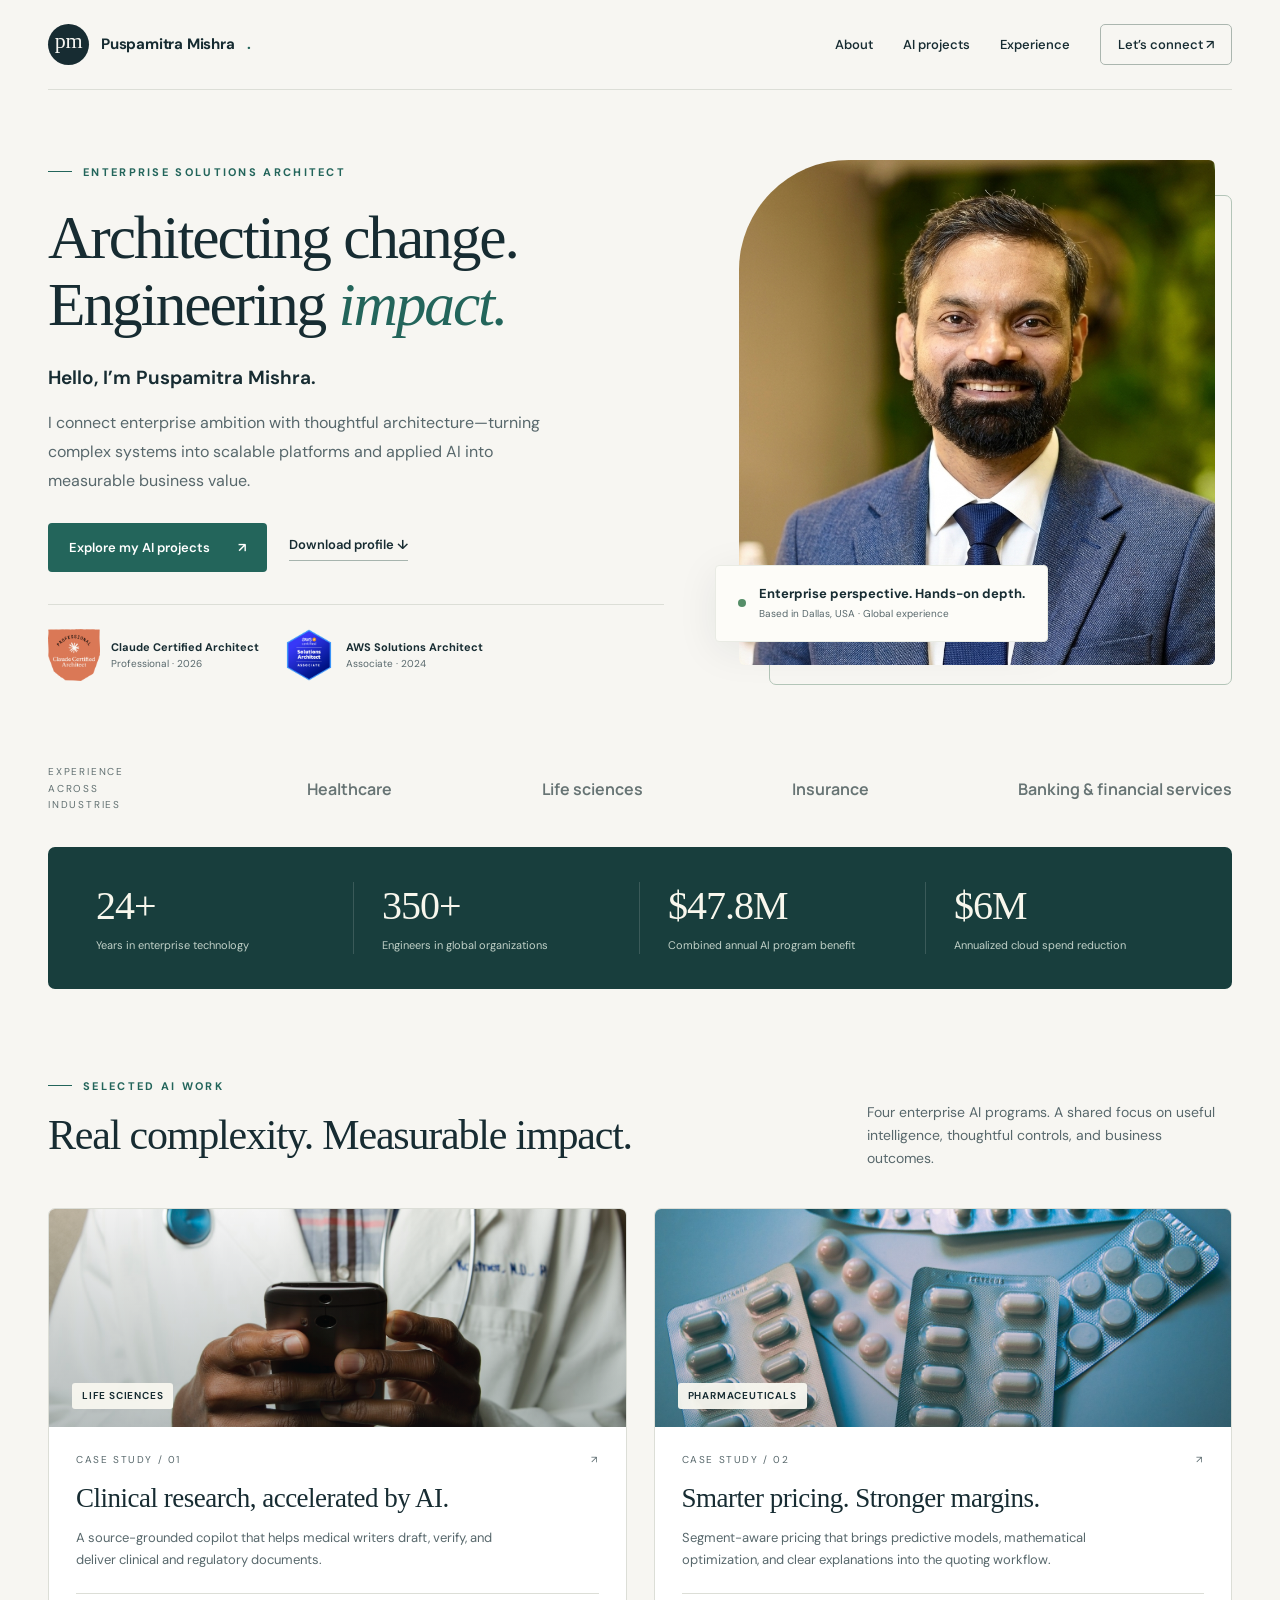
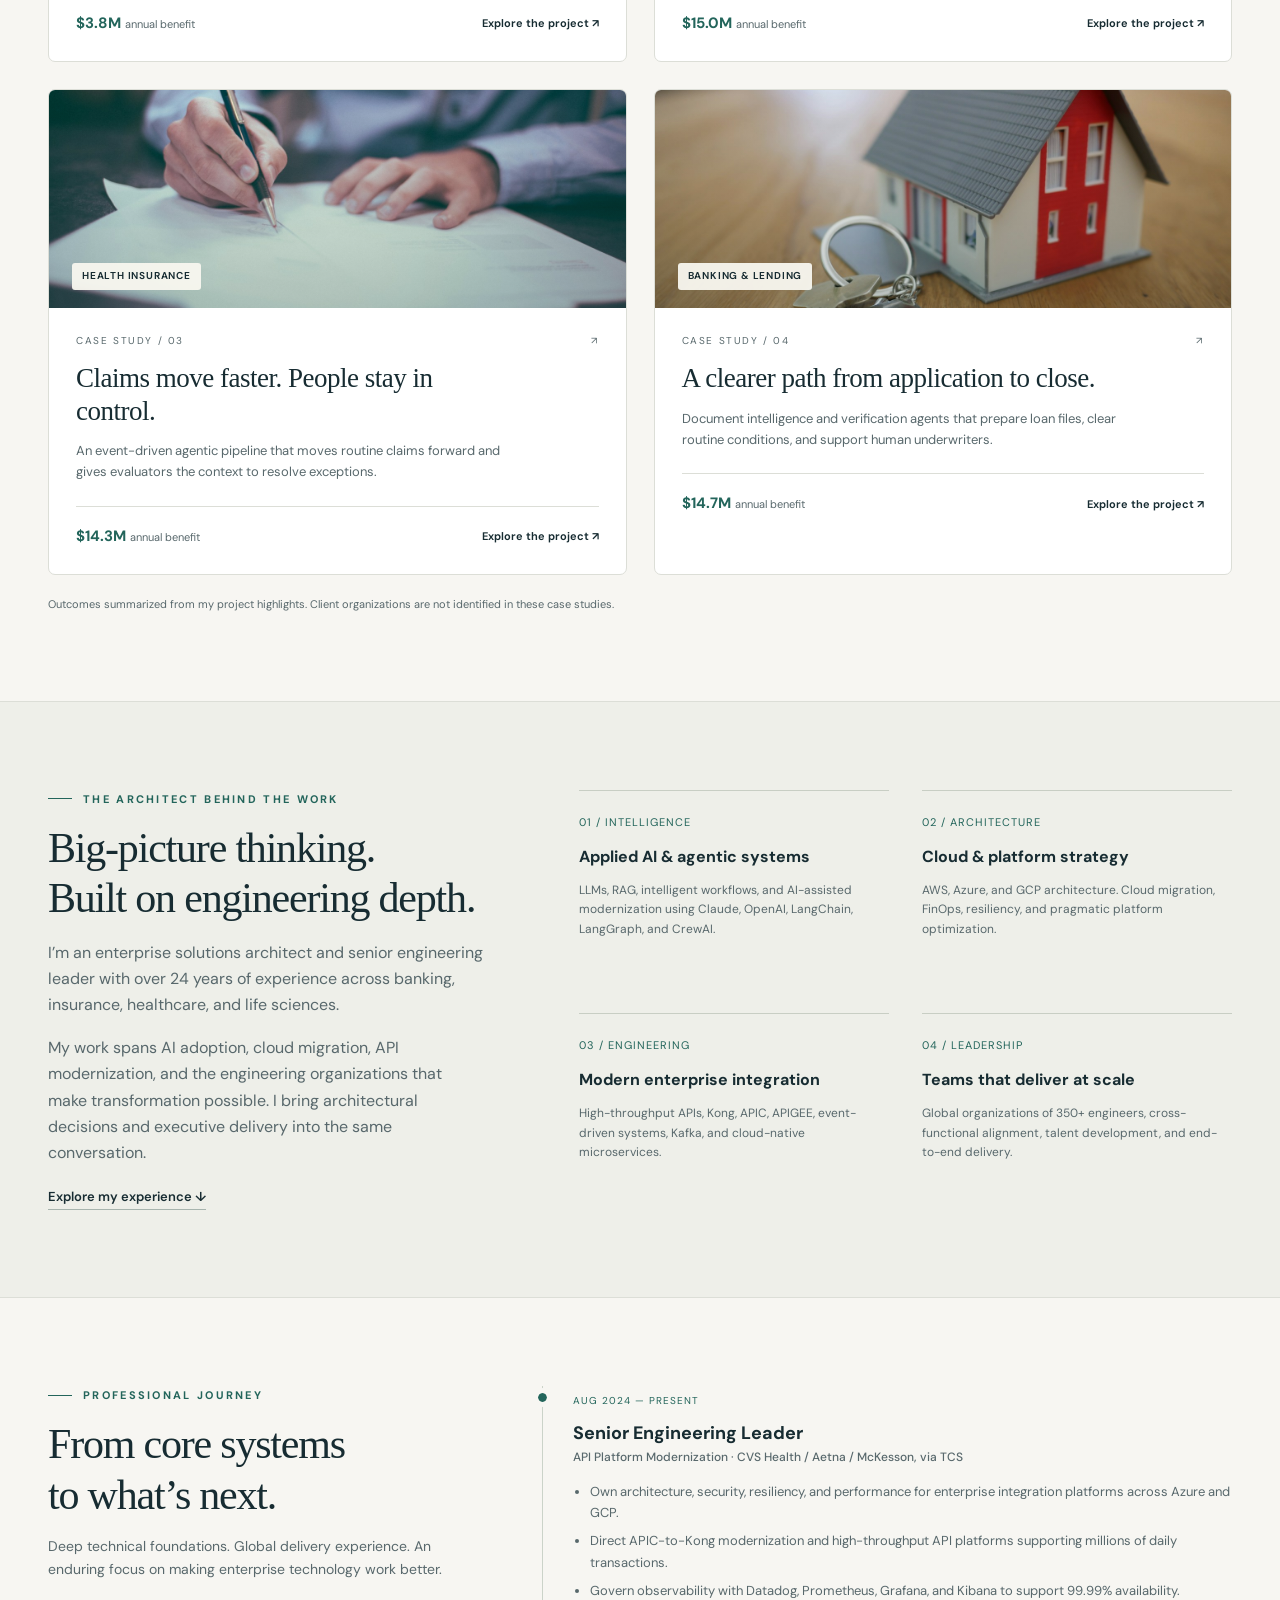
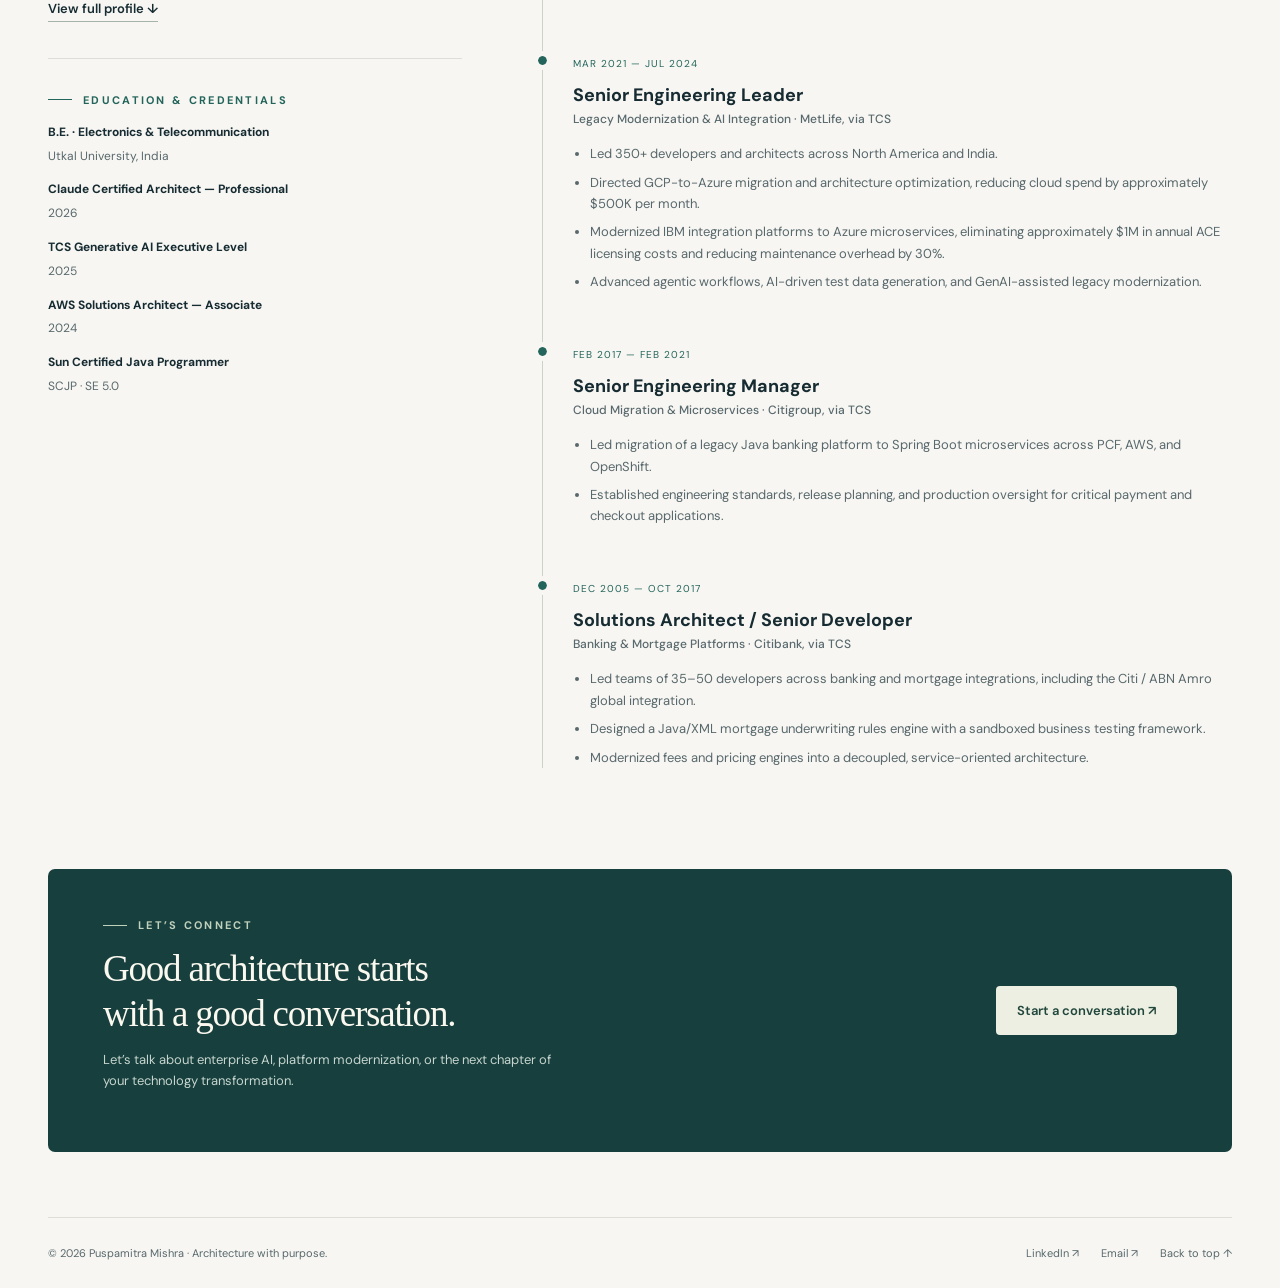
==== site/index.html @ d7cb0565 "first commit" ====
<!doctype html><html lang="en"><head><meta charset="utf-8"><meta name="viewport" content="width=device-width, initial-scale=1"><title>Enterprise Solutions Architect | Puspamitra Mishra</title><meta name="description" content="Puspamitra Mishra — enterprise solutions architect and engineering leader. Explore AI case studies, cloud modernization, and 24+ years of enterprise delivery."><meta name="theme-color" content="#173f3e"><meta property="og:title" content="Enterprise Solutions Architect"><meta property="og:description" content="Puspamitra Mishra — enterprise solutions architect and engineering leader. Explore AI case studies, cloud modernization, and 24+ years of enterprise delivery."><meta property="og:type" content="website"><link rel="icon" href="assets/favicon.svg" type="image/svg+xml"><link rel="stylesheet" href="styles.css"><script src="script.js" defer></script></head><body><a class="skip" href="#main">Skip to content</a><div class="wrap"><header class="header"><a class="brand" href="index.html" aria-label="Puspamitra Mishra home"><span class="monogram">pm<span class="sr-only"></span></span>Puspamitra Mishra<span style="color:var(--teal)">.</span></a><button class="menu" aria-expanded="false" aria-controls="navigation">Menu ☰</button><nav class="nav" id="navigation" aria-label="Main navigation"><a href="index.html#about">About</a><a href="index.html#projects">AI projects</a><a href="index.html#experience">Experience</a><a class="nav-contact" href="index.html#contact">Let’s connect ↗</a></nav></header></div><main id="main"><div class="wrap"><section class="hero" aria-labelledby="hero-title"><div><div class="eyebrow">Enterprise Solutions Architect</div><h1 id="hero-title">Architecting change.<br>Engineering <em>impact.</em></h1><p class="intro-name">Hello, I’m Puspamitra Mishra.</p><p class="hero-description">I connect enterprise ambition with thoughtful architecture—turning complex systems into scalable platforms and applied AI into measurable business value.</p><div class="actions"><a class="button" href="#projects">Explore my AI projects <span aria-hidden="true">↗</span></a><a class="text-link" href="assets/puspamitra-mishra-profile.pdf" download>Download profile ↓</a></div><div class="certs" aria-label="Professional certifications"><div class="cert"><img src="assets/claude-certified.png" width="52" height="54" alt="Claude Certified Architect Professional badge"><div><strong>Claude Certified Architect</strong>Professional · 2026</div></div><div class="cert"><img src="assets/aws-certified.png" width="52" height="54" alt="AWS Certified Solutions Architect Associate badge"><div><strong>AWS Solutions Architect</strong>Associate · 2024</div></div></div></div><div class="portrait-frame"><img class="portrait" src="assets/portrait.png" width="842" height="1008" alt="Puspamitra Mishra in a blue suit" fetchpriority="high"><div class="portrait-note"><span class="status-dot" aria-hidden="true"></span><div><strong>Enterprise perspective. Hands-on depth.</strong><small>Based in Dallas, USA · Global experience</small></div></div></div></section><div class="industries"><span>Experience across industries</span><b>Healthcare</b><b>Life sciences</b><b>Insurance</b><b>Banking & financial services</b></div><div class="metrics "><div class="metric"><strong>24+</strong><span>Years in enterprise technology</span></div><div class="metric"><strong>350+</strong><span>Engineers in global organizations</span></div><div class="metric"><strong>$47.8M</strong><span>Combined annual AI program benefit</span></div><div class="metric"><strong>$6M</strong><span>Annualized cloud spend reduction</span></div></div><section class="section" id="projects"><div class="section-head"><div><div class="eyebrow">Selected AI work</div><h2>Real complexity. Measurable impact.</h2></div><p>Four enterprise AI programs. A shared focus on useful intelligence, thoughtful controls, and business outcomes.</p></div><div class="project-grid"><a class="project-card" href="projects/clinical-document-intelligence.html"><div class="card-image"><img src="assets/clinical.jpg" alt="Clinical professionals reviewing information" width="1400" height="900" loading="lazy"><span class="image-label">Life sciences</span></div><div class="card-body"><div class="card-top"><span>Case study / 01</span><span aria-hidden="true">↗</span></div><h3>Clinical research, accelerated by AI.</h3><p>A source-grounded copilot that helps medical writers draft, verify, and deliver clinical and regulatory documents.</p><div class="card-bottom"><strong>$3.8M <small>annual benefit</small></strong><span>Explore the project <span aria-hidden="true">↗</span></span></div></div></a><a class="project-card" href="projects/ai-pharmaceutical-pricing.html"><div class="card-image"><img src="assets/pricing.jpg" alt="Pharmaceutical products and medication" width="1400" height="900" loading="lazy"><span class="image-label">Pharmaceuticals</span></div><div class="card-body"><div class="card-top"><span>Case study / 02</span><span aria-hidden="true">↗</span></div><h3>Smarter pricing. Stronger margins.</h3><p>Segment-aware pricing that brings predictive models, mathematical optimization, and clear explanations into the quoting workflow.</p><div class="card-bottom"><strong>$15.0M <small>annual benefit</small></strong><span>Explore the project <span aria-hidden="true">↗</span></span></div></div></a><a class="project-card" href="projects/agentic-claims-processing.html"><div class="card-image"><img src="assets/claims.jpg" alt="Professionals reviewing documents at a desk" width="1400" height="900" loading="lazy"><span class="image-label">Health insurance</span></div><div class="card-body"><div class="card-top"><span>Case study / 03</span><span aria-hidden="true">↗</span></div><h3>Claims move faster. People stay in control.</h3><p>An event-driven agentic pipeline that moves routine claims forward and gives evaluators the context to resolve exceptions.</p><div class="card-bottom"><strong>$14.3M <small>annual benefit</small></strong><span>Explore the project <span aria-hidden="true">↗</span></span></div></div></a><a class="project-card" href="projects/ai-mortgage-underwriting.html"><div class="card-image"><img src="assets/mortgage.jpg" alt="Residential home and mortgage-related imagery" width="1400" height="900" loading="lazy"><span class="image-label">Banking & lending</span></div><div class="card-body"><div class="card-top"><span>Case study / 04</span><span aria-hidden="true">↗</span></div><h3>A clearer path from application to close.</h3><p>Document intelligence and verification agents that prepare loan files, clear routine conditions, and support human underwriters.</p><div class="card-bottom"><strong>$14.7M <small>annual benefit</small></strong><span>Explore the project <span aria-hidden="true">↗</span></span></div></div></a></div><p class="project-note">Outcomes summarized from my project highlights. Client organizations are not identified in these case studies.</p></section></div><section class="about-section" id="about"><div class="section wrap about-grid"><div class="about-copy"><div class="eyebrow">The architect behind the work</div><h2>Big-picture thinking.<br>Built on engineering depth.</h2><p>I’m an enterprise solutions architect and senior engineering leader with over 24 years of experience across banking, insurance, healthcare, and life sciences.</p><p>My work spans AI adoption, cloud migration, API modernization, and the engineering organizations that make transformation possible. I bring architectural decisions and executive delivery into the same conversation.</p><a class="text-link" href="#experience">Explore my experience ↓</a></div><div class="expertise"><article><span class="number">01 / INTELLIGENCE</span><h3>Applied AI & agentic systems</h3><p>LLMs, RAG, intelligent workflows, and AI-assisted modernization using Claude, OpenAI, LangChain, LangGraph, and CrewAI.</p></article><article><span class="number">02 / ARCHITECTURE</span><h3>Cloud & platform strategy</h3><p>AWS, Azure, and GCP architecture. Cloud migration, FinOps, resiliency, and pragmatic platform optimization.</p></article><article><span class="number">03 / ENGINEERING</span><h3>Modern enterprise integration</h3><p>High-throughput APIs, Kong, APIC, APIGEE, event-driven systems, Kafka, and cloud-native microservices.</p></article><article><span class="number">04 / LEADERSHIP</span><h3>Teams that deliver at scale</h3><p>Global organizations of 350+ engineers, cross-functional alignment, talent development, and end-to-end delivery.</p></article></div></div></section><section class="section wrap experience-grid" id="experience"><div class="experience-intro"><div class="eyebrow">Professional journey</div><h2>From core systems<br>to what’s next.</h2><p>Deep technical foundations. Global delivery experience. An enduring focus on making enterprise technology work better.</p><a class="text-link" href="assets/puspamitra-mishra-profile.pdf" download>View full profile ↓</a><div class="credentials"><div class="eyebrow">Education & credentials</div><strong>B.E. · Electronics & Telecommunication</strong><p>Utkal University, India</p><strong>Claude Certified Architect — Professional</strong><p>2026</p><strong>TCS Generative AI Executive Level</strong><p>2025</p><strong>AWS Solutions Architect — Associate</strong><p>2024</p><strong>Sun Certified Java Programmer</strong><p>SCJP · SE 5.0</p></div></div><div class="timeline"><article><time>Aug 2024 — Present</time><h3>Senior Engineering Leader</h3><h4>API Platform Modernization · CVS Health / Aetna / McKesson, via TCS</h4><ul><li>Own architecture, security, resiliency, and performance for enterprise integration platforms across Azure and GCP.</li><li>Direct APIC-to-Kong modernization and high-throughput API platforms supporting millions of daily transactions.</li><li>Govern observability with Datadog, Prometheus, Grafana, and Kibana to support 99.99% availability.</li></ul></article><article><time>Mar 2021 — Jul 2024</time><h3>Senior Engineering Leader</h3><h4>Legacy Modernization & AI Integration · MetLife, via TCS</h4><ul><li>Led 350+ developers and architects across North America and India.</li><li>Directed GCP-to-Azure migration and architecture optimization, reducing cloud spend by approximately $500K per month.</li><li>Modernized IBM integration platforms to Azure microservices, eliminating approximately $1M in annual ACE licensing costs and reducing maintenance overhead by 30%.</li><li>Advanced agentic workflows, AI-driven test data generation, and GenAI-assisted legacy modernization.</li></ul></article><article><time>Feb 2017 — Feb 2021</time><h3>Senior Engineering Manager</h3><h4>Cloud Migration & Microservices · Citigroup, via TCS</h4><ul><li>Led migration of a legacy Java banking platform to Spring Boot microservices across PCF, AWS, and OpenShift.</li><li>Established engineering standards, release planning, and production oversight for critical payment and checkout applications.</li></ul></article><article><time>Dec 2005 — Oct 2017</time><h3>Solutions Architect / Senior Developer</h3><h4>Banking & Mortgage Platforms · Citibank, via TCS</h4><ul><li>Led teams of 35–50 developers across banking and mortgage integrations, including the Citi / ABN Amro global integration.</li><li>Designed a Java/XML mortgage underwriting rules engine with a sandboxed business testing framework.</li><li>Modernized fees and pricing engines into a decoupled, service-oriented architecture.</li></ul></article></div></section><section class="contact wrap" id="contact"><div><div class="eyebrow">Let’s connect</div><h2>Good architecture starts<br>with a good conversation.</h2><p>Let’s talk about enterprise AI, platform modernization, or the next chapter of your technology transformation.</p></div><a class="button" href="mailto:puspamitra.mishra@gmail.com">Start a conversation ↗</a></section></main><footer class="footer wrap"><span>© 2026 Puspamitra Mishra · Architecture with purpose.</span><div class="footer-links"><a href="https://www.linkedin.com/in/puspamitra-mishra-6b186b29/">LinkedIn ↗</a><a href="mailto:puspamitra.mishra@gmail.com">Email ↗</a><a href="#main">Back to top ↑</a></div></footer></body></html>
---- site/styles.css ----
@import url('https://fonts.googleapis.com/css2?family=DM+Sans:wght@400;450;500;550;600;650;700&family=Manrope:wght@400;500;600;650;700;750;800&display=swap');
:root{--paper:#f7f6f2;--ink:#172c32;--muted:#58686c;--teal:#23655b;--line:#dcded7;--white:#fff;--serif:Georgia,'Times New Roman',serif}*{box-sizing:border-box}html{scroll-behavior:smooth;scroll-padding-top:95px}body{margin:0;background:var(--paper);color:var(--ink);font-family:'DM Sans',Arial,sans-serif;font-size:16px;line-height:1.65}a{color:inherit;text-decoration:none}button{font:inherit}img{display:block;max-width:100%}::selection{background:#c8e0d3}a:focus-visible,button:focus-visible{outline:3px solid #c67c35;outline-offset:6px}.skip{position:fixed;left:20px;top:-100px;background:white;padding:12px;z-index:99}.skip:focus{top:10px}.wrap{width:min(1200px,calc(100% - 96px));margin:auto}.header{height:90px;display:flex;align-items:center;justify-content:space-between;border-bottom:1px solid var(--line);gap:28px}.brand{display:flex;align-items:center;gap:12px;font-weight:700;font-size:15px;letter-spacing:-.2px}.monogram{display:grid;place-items:center;width:41px;height:41px;background:var(--ink);color:var(--paper);border-radius:50%;font:22px var(--serif)}.nav{display:flex;align-items:center;gap:30px;font-size:13px;font-weight:550}.nav a:hover{color:var(--teal)}.nav .nav-contact{border:1px solid #abb6af;padding:9px 17px;border-radius:5px}.menu{display:none}.eyebrow{text-transform:uppercase;letter-spacing:2.3px;font-size:11px;font-weight:700;color:var(--teal);display:flex;align-items:center;gap:11px}.eyebrow:before{content:'';width:24px;height:1px;background:currentColor}.hero{display:grid;grid-template-columns:1.25fr 1fr;gap:75px;padding:70px 0 55px;align-items:center}.hero h1{font:clamp(42px,4.8vw,66px)/1.1 var(--serif);letter-spacing:-2.1px;margin:23px 0}.hero h1 em{font-weight:400;color:var(--teal)}.intro-name{font-size:19px;font-weight:650;margin:0 0 12px}.hero-description{color:var(--muted);font-size:16px;max-width:515px;line-height:1.8}.actions{display:flex;align-items:center;gap:22px;flex-wrap:wrap;margin:27px 0}.button{display:inline-flex;gap:28px;align-items:center;justify-content:center;background:var(--teal);color:white;font-size:13px;font-weight:600;padding:14px 21px;border-radius:4px;transition:background .2s,transform .2s}.button:hover{background:#174d45;transform:translateY(-2px)}.text-link{font-size:13px;font-weight:600;border-bottom:1px solid #a7b4ae;padding-bottom:4px}.certs{border-top:1px solid var(--line);padding-top:23px;display:flex;gap:24px;margin-top:32px}.cert{display:flex;gap:11px;align-items:center;font-size:10px;line-height:1.5;color:var(--muted)}.cert img{width:52px;height:54px;object-fit:contain}.cert strong{display:block;color:var(--ink);font-size:11px}.portrait-frame{position:relative;padding:0 17px 20px 0}.portrait-frame:after{content:'';position:absolute;inset:35px 0 0 30px;border:1px solid #b3c5b8;border-radius:110px 7px 7px 7px;z-index:-1}.portrait{height:505px;width:100%;object-fit:cover;object-position:center 30%;border-radius:110px 6px 6px 6px}.portrait-note{position:absolute;bottom:43px;left:-24px;background:#fdfcf8;padding:17px 22px;box-shadow:0 8px 40px #142b3214;border:1px solid #e9ebe4;border-radius:4px;display:flex;gap:13px;align-items:center;font-size:12px}.status-dot{width:8px;height:8px;border-radius:50%;background:#558e68}.portrait-note strong{display:block;font-size:13px}.portrait-note small{color:var(--muted)}.industries{display:flex;align-items:center;justify-content:space-between;gap:20px;padding:24px 0 33px;font-size:12px;color:#617071}.industries span:first-child{font-size:10px;letter-spacing:1.8px;text-transform:uppercase;max-width:110px}.industries b{font-family:Manrope,Arial,sans-serif;font-size:16px;color:#677474;font-weight:650}.metrics{background:#183e3d;color:#f8f7ed;border-radius:7px;display:grid;grid-template-columns:repeat(4,1fr);padding:35px 20px}.metric{padding:0 28px;border-right:1px solid #ffffff26}.metric:last-child{border:0}.metric strong{font:40px var(--serif);display:block;letter-spacing:-1px}.metric span{font-size:11px;color:#c1d1c8;display:block;margin-top:7px}.section{padding:88px 0}.section-head{display:flex;justify-content:space-between;align-items:flex-end;gap:35px;margin-bottom:33px}.section h2,.contact h2{font:42px/1.2 var(--serif);letter-spacing:-1.2px;margin:15px 0}.section-head p{max-width:365px;font-size:14px;color:var(--muted);margin:0 0 5px}.project-grid{display:grid;grid-template-columns:1fr 1fr;gap:27px}.project-card{background:#fff;border:1px solid var(--line);border-radius:7px;overflow:hidden;transition:transform .25s,box-shadow .25s}.project-card:hover{transform:translateY(-5px);box-shadow:0 15px 35px #172c3210}.card-image{height:218px;position:relative;overflow:hidden;background:#dbe4de}.card-image img{width:100%;height:100%;object-fit:cover;transition:transform .6s}.project-card:hover img{transform:scale(1.035)}.card-image:after{content:'';position:absolute;inset:0;background:linear-gradient(transparent,#112c3340)}.image-label{position:absolute;left:23px;bottom:18px;background:#f8f7f0f2;border-radius:3px;z-index:1;padding:5px 10px;font-size:10px;font-weight:650;letter-spacing:.8px;text-transform:uppercase}.card-body{padding:25px 27px}.card-top{display:flex;justify-content:space-between;font-size:10px;letter-spacing:1.6px;text-transform:uppercase;color:var(--muted)}.card-body h3{font:27px/1.2 var(--serif);letter-spacing:-.5px;max-width:420px;margin:13px 0}.card-body p{font-size:13px;color:var(--muted);margin:0 0 23px;max-width:440px}.card-bottom{border-top:1px solid var(--line);padding-top:17px;display:flex;align-items:center;justify-content:space-between;gap:12px}.card-bottom strong{color:var(--teal);font-size:15px}.card-bottom strong small{font-weight:400;font-size:11px;color:var(--muted)}.card-bottom span{font-size:11px;font-weight:650}.project-note{font-size:11px;color:var(--muted);margin:20px 0 0}.about-section{border-top:1px solid var(--line);border-bottom:1px solid var(--line);background:#eeefe9}.about-grid{display:grid;grid-template-columns:.8fr 1.2fr;gap:95px}.about-copy p{font-size:16px;color:var(--muted)}.expertise{display:grid;grid-template-columns:1fr 1fr;gap:27px 33px}.expertise article{border-top:1px solid #c8cec4;padding-top:17px}.expertise .number{color:var(--teal);font-size:11px;letter-spacing:1px}.expertise h3{font-size:16px;margin:10px 0}.expertise p{font-size:12px;color:var(--muted);margin:0}.experience-grid{display:grid;grid-template-columns:.75fr 1.25fr;gap:80px}.experience-intro p{font-size:14px;color:var(--muted)}.timeline article{border-left:1px solid #cbd3c9;position:relative;padding:0 0 34px 30px}.timeline article:last-child{padding-bottom:0}.timeline article:before{content:'';width:9px;height:9px;border-radius:50%;background:var(--teal);position:absolute;top:7px;left:-5px;outline:5px solid var(--paper)}.timeline time{font-size:10px;color:var(--teal);letter-spacing:1px;text-transform:uppercase}.timeline h3{font-size:18px;line-height:1.4;margin:8px 0 2px}.timeline h4{font-size:12px;font-weight:500;margin:0 0 12px;color:var(--muted)}.timeline ul{padding-left:17px;font-size:13px;color:var(--muted)}.timeline li{margin-bottom:7px}.credentials{border-top:1px solid var(--line);padding-top:32px;margin-top:36px;font-size:12px}.credentials strong{display:block;margin:14px 0 4px}.credentials p{font-size:12px;margin:0}.contact{background:#173f3e;color:#faf8ef;border-radius:7px;padding:47px 55px;display:flex;align-items:center;justify-content:space-between;gap:35px;margin-bottom:65px}.contact .eyebrow{color:#c0d1bc}.contact h2{font-size:37px;margin:13px 0}.contact p{color:#c6d5cd;font-size:13px;max-width:470px}.contact .button{background:#ecefe1;color:#21463c;white-space:nowrap}.footer{display:flex;justify-content:space-between;padding:26px 0;border-top:1px solid var(--line);font-size:11px;color:var(--muted);gap:20px}.footer-links{display:flex;gap:22px}.case-hero{padding:43px 0 45px}.back{font-size:12px;color:var(--muted);display:inline-block;margin-bottom:40px}.case-title-grid{display:grid;grid-template-columns:1.4fr .6fr;gap:70px;align-items:end}.case-title-grid h1{font:clamp(37px,4.6vw,60px)/1.1 var(--serif);letter-spacing:-1.8px;margin:20px 0}.case-title-grid p{font-size:16px;color:var(--muted);max-width:720px}.case-meta{font-size:12px;border-left:1px solid var(--line);padding-left:28px;margin-bottom:20px}.case-meta dt{text-transform:uppercase;letter-spacing:1.5px;font-size:9px;color:var(--muted);margin:15px 0 5px}.case-meta dd{margin:0}.case-cover{height:355px;object-fit:cover;width:100%;border-radius:7px}.case-metrics{margin-top:-1px;border-radius:0 0 7px 7px}.case-metrics .metric strong{font-size:33px}.article-layout{display:grid;grid-template-columns:230px 1fr;gap:65px;padding-top:64px}.article-nav{position:sticky;top:35px;align-self:start}.article-nav p{font-size:10px;letter-spacing:1.5px;text-transform:uppercase;margin:0 0 18px}.article-nav a{display:block;font-size:12px;padding:9px 0;color:var(--muted)}.article-nav a:hover{color:var(--teal)}.case-content section{margin-bottom:43px;scroll-margin-top:35px}.case-content h2{font:32px/1.2 var(--serif);margin:0 0 20px;letter-spacing:-.5px}.case-content p,.case-content li{color:var(--muted);font-size:15px;line-height:1.9}.case-content li{margin-bottom:12px}.case-content ul{padding-left:20px}.flow{background:#e9eee7;border:1px solid #d3ddcf;border-radius:6px;padding:29px;margin-top:25px}.flow-caption{font-size:10px;text-transform:uppercase;letter-spacing:1.6px;color:var(--teal);margin-bottom:20px}.flow-steps{display:grid;grid-template-columns:repeat(4,1fr);gap:17px}.flow-step{background:#fcfcf8;border:1px solid #c8d5c5;border-radius:5px;padding:17px 12px;position:relative;font-size:12px;line-height:1.5}.flow-step:not(:last-child):after{content:'→';position:absolute;right:-15px;top:42%;color:var(--teal)}.flow-step span{display:block;color:var(--teal);font-size:10px;margin-bottom:13px}.human-control{margin-top:16px;border-top:1px dashed #afc0ad;padding-top:14px;text-align:center;font-size:11px;color:#456449}.quote{padding:26px 30px;border-left:3px solid var(--teal);background:#eeefe8;font:24px/1.45 var(--serif);margin:23px 0}.results-table{width:100%;border-collapse:collapse;font-size:13px}.results-table th{text-align:left;font-size:10px;letter-spacing:1px;text-transform:uppercase;color:var(--muted);padding:13px 12px;background:#e9ede6}.results-table td{padding:15px 12px;border-bottom:1px solid var(--line)}.results-table td:last-child{color:var(--teal);font-weight:650}.next-project{display:block;border-top:1px solid var(--line);padding:30px 0 60px;margin-top:30px}.next-project small{font-size:10px;text-transform:uppercase;letter-spacing:2px;color:var(--muted)}.next-project strong{display:block;font:29px/1.3 var(--serif);margin-top:10px}.photo-credit{font-size:10px;color:var(--muted);margin:8px 0}.photo-credit a{text-decoration:underline}.case-footer-note{font-size:11px!important;border-top:1px solid var(--line);padding-top:18px}.mobile-only{display:none}
@media(min-width:1500px){.wrap{width:min(1280px,calc(100% - 120px))}.hero{gap:110px}.portrait{height:555px}.hero h1{font-size:72px}}
@media(max-width:1000px){.wrap{width:calc(100% - 56px)}.hero{gap:38px}.hero h1{font-size:49px}.portrait{height:480px}.certs{gap:12px}.cert{gap:7px}.cert img{width:42px}.nav{gap:20px}.about-grid,.experience-grid{gap:40px}.metric{padding:0 18px}.metric strong{font-size:34px}.case-title-grid{gap:35px}.article-layout{grid-template-columns:170px 1fr;gap:35px}}
@media(max-width:720px){.wrap{width:calc(100% - 40px)}.header{height:75px;position:relative}.brand{font-size:13px}.menu{display:block;border:1px solid var(--line);background:transparent;border-radius:4px;padding:7px 11px;font-size:12px}.nav{display:none;position:absolute;top:65px;left:0;right:0;padding:18px;background:var(--paper);border:1px solid var(--line);border-radius:5px;z-index:5;box-shadow:0 10px 20px #172c3210}.nav.open{display:flex;flex-direction:column;align-items:stretch;gap:16px}.hero{grid-template-columns:1fr;padding:40px 0 25px;gap:33px}.hero h1{font-size:48px;letter-spacing:-1.7px;max-width:500px}.hero-description{font-size:15px}.certs{gap:24px}.portrait-frame{max-width:460px;width:100%;margin:auto;padding-left:10px}.portrait{height:440px;border-radius:85px 5px 5px 5px}.portrait-note{left:0;bottom:40px}.industries{flex-wrap:wrap;justify-content:flex-start;gap:17px 23px;padding-bottom:27px}.industries span:first-child{max-width:none;width:100%}.industries b{font-size:13px}.metrics{grid-template-columns:1fr 1fr;padding:25px 10px;gap:25px 0}.metric{padding:0 16px}.metric:nth-child(2){border:0}.metric strong{font-size:34px}.metric span{font-size:10px}.section{padding:56px 0}.section-head{display:block}.section h2{font-size:35px}.section-head p{max-width:100%}.project-grid{grid-template-columns:1fr;gap:23px}.card-image{height:225px}.card-body{padding:23px}.card-body h3{font-size:27px}.about-grid,.experience-grid{grid-template-columns:1fr;gap:30px}.expertise{gap:25px}.expertise h3{font-size:15px}.contact{padding:30px;display:block;margin-bottom:35px}.contact h2{font-size:32px}.contact .button{margin-top:15px}.footer{flex-direction:column;gap:12px}.case-hero{padding-top:28px}.back{margin-bottom:24px}.case-title-grid{grid-template-columns:1fr;gap:7px}.case-title-grid h1{font-size:43px}.case-meta{display:flex;gap:28px;border-left:0;padding-left:0;flex-wrap:wrap}.case-cover{height:260px}.article-layout{display:block;padding-top:37px}.article-nav{position:static;display:flex;gap:15px;flex-wrap:wrap;border-bottom:1px solid var(--line);margin-bottom:32px;padding-bottom:15px}.article-nav p{width:100%;margin:0}.article-nav a{padding:0;font-size:11px}.flow{padding:18px}.flow-steps{grid-template-columns:1fr 1fr;gap:17px}.flow-step:nth-child(2):after{display:none}.results-table{font-size:11px}.results-table td,.results-table th{padding:12px 7px}.next-project strong{font-size:25px}}
@media(prefers-reduced-motion:reduce){html{scroll-behavior:auto}*,*:before,*:after{transition:none!important}}
@media(max-width:720px){html:not(.js) .header{height:auto;flex-wrap:wrap;padding:18px 0}html:not(.js) .menu{display:none}html:not(.js) .nav{display:flex;position:static;flex-wrap:wrap;box-shadow:none;border:0;padding:0}}
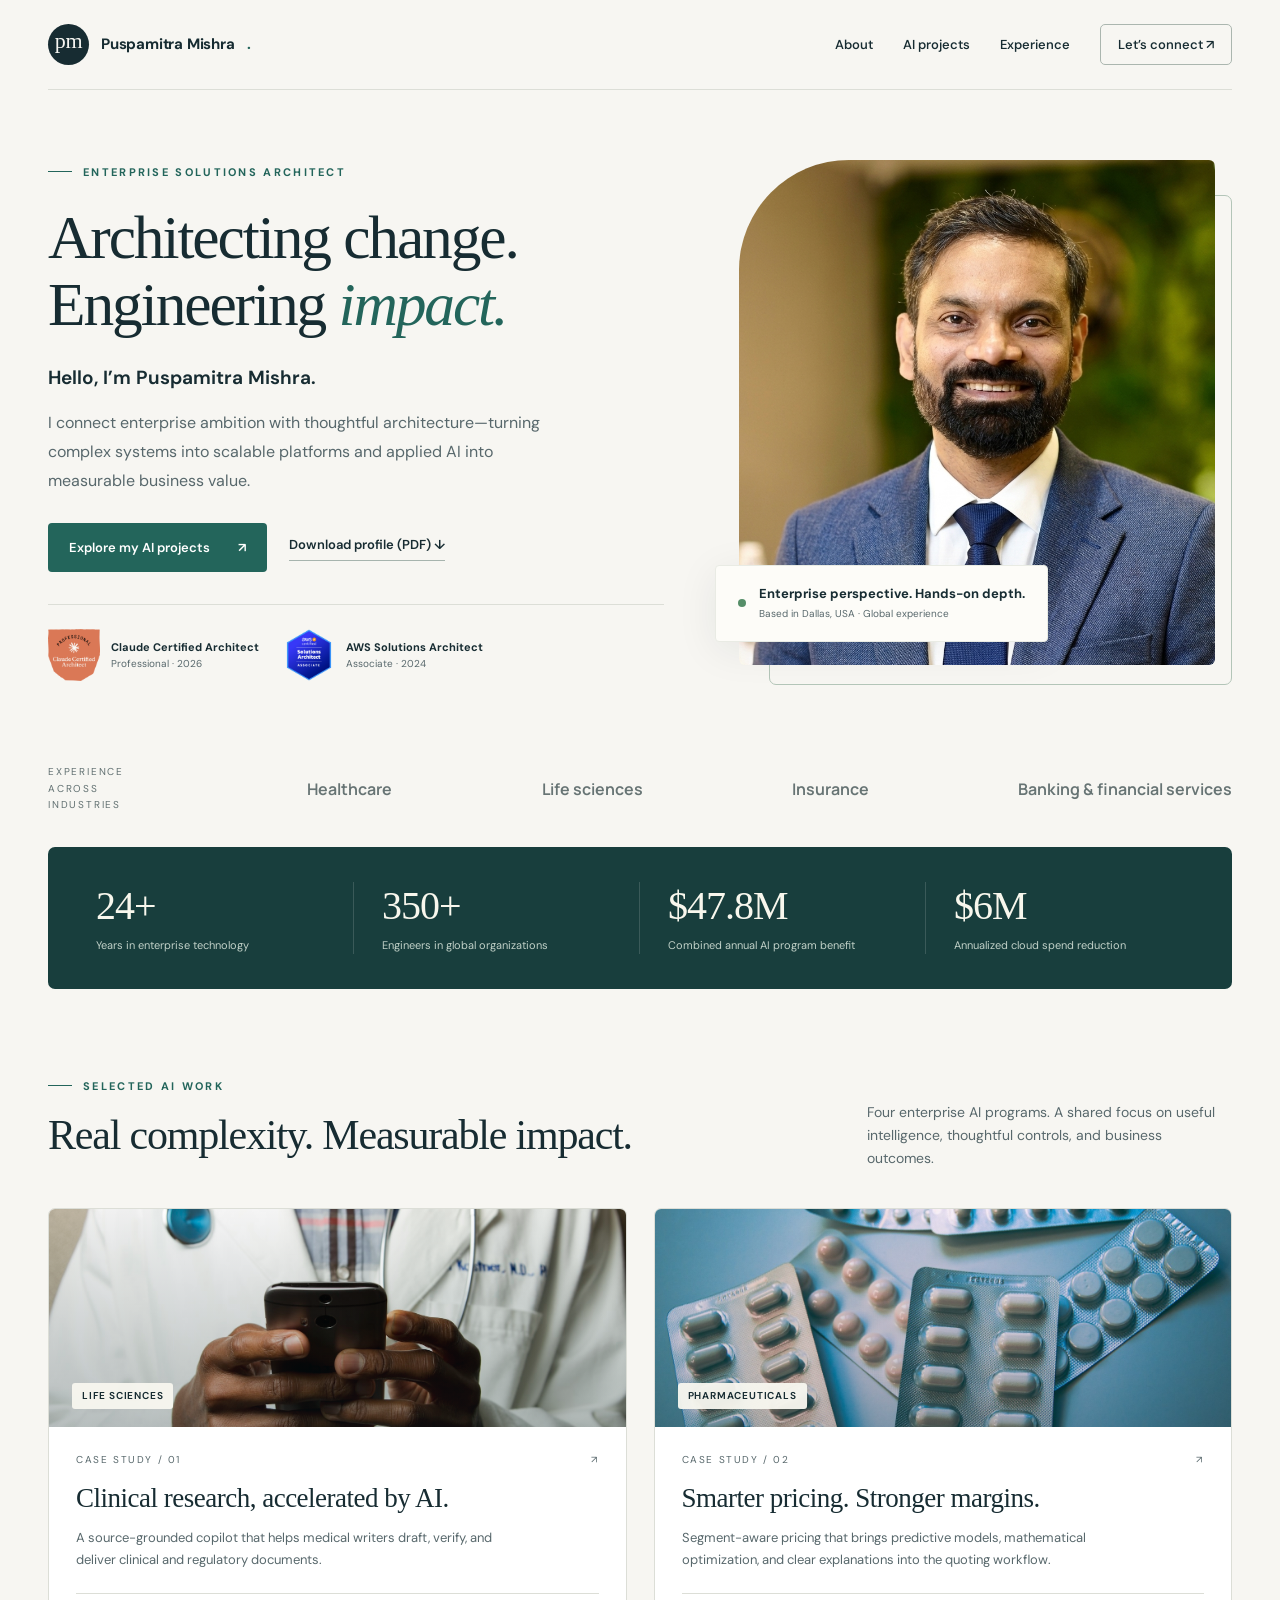
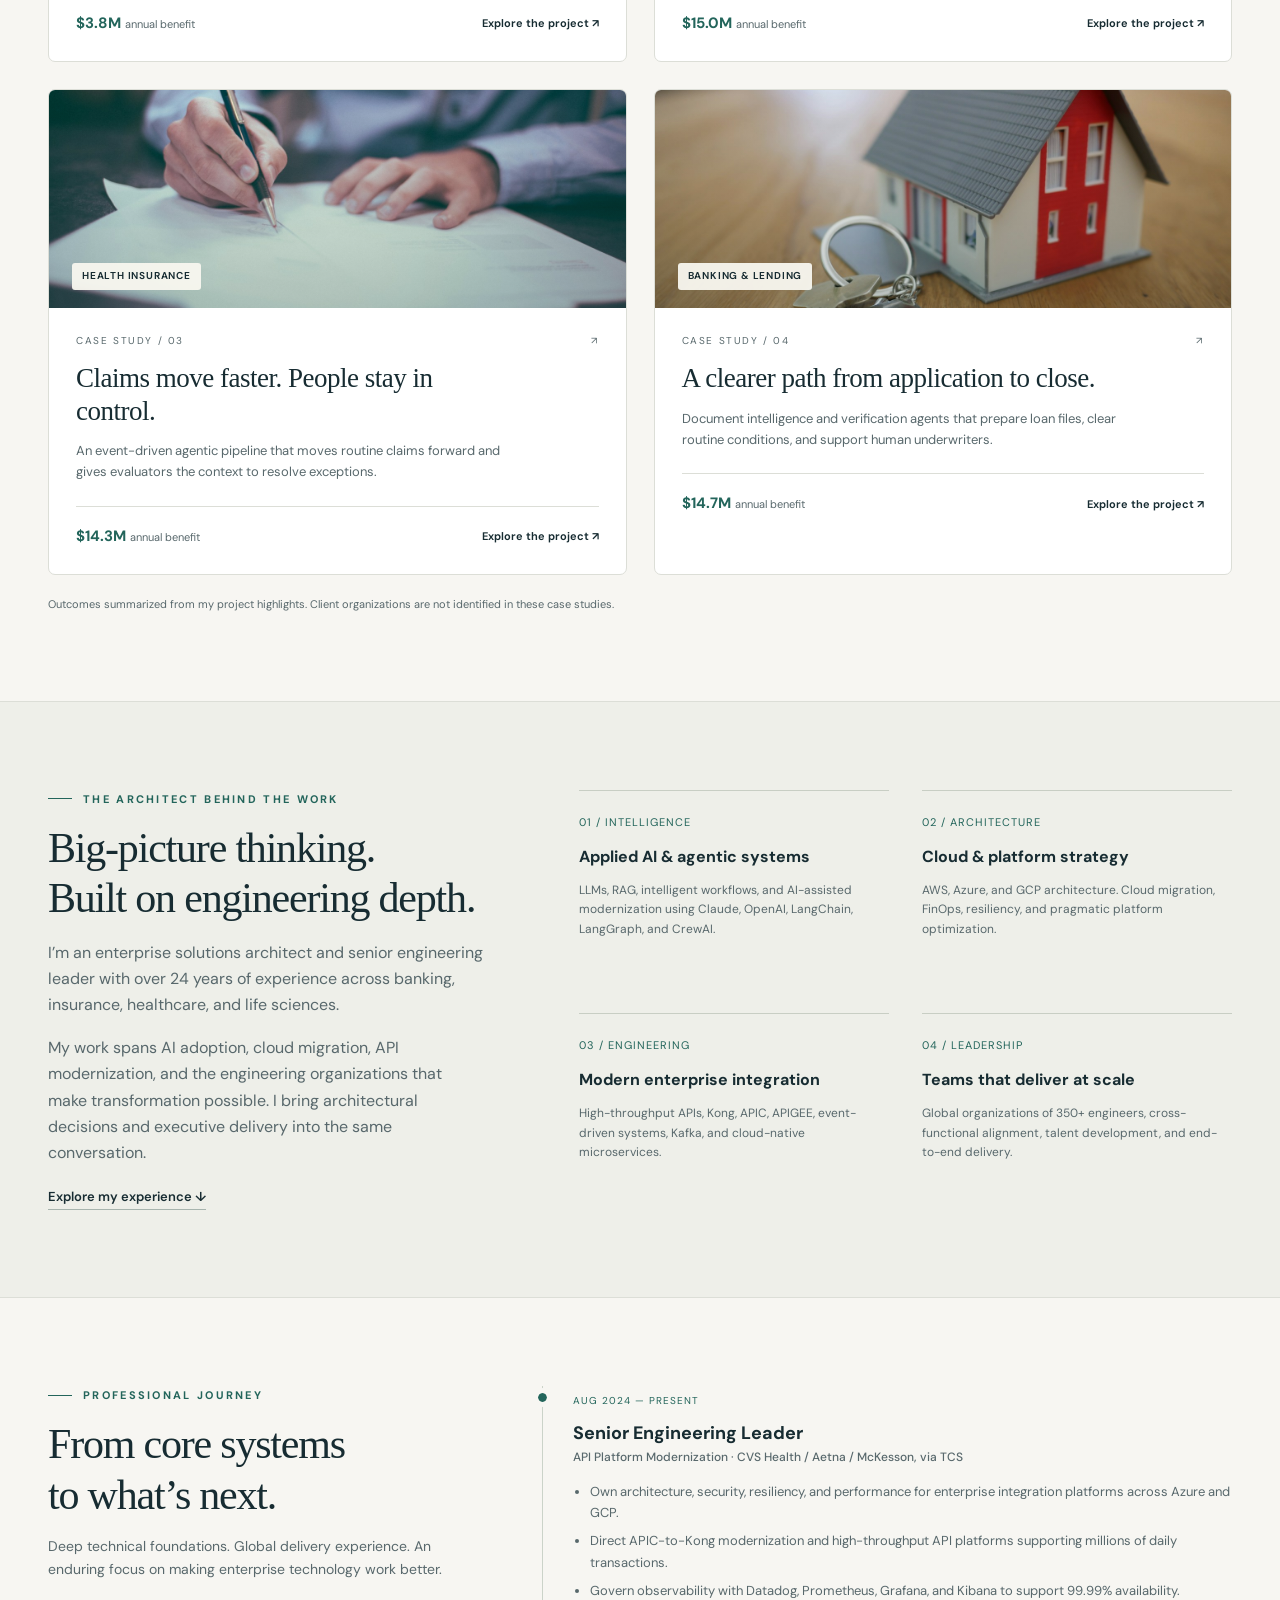
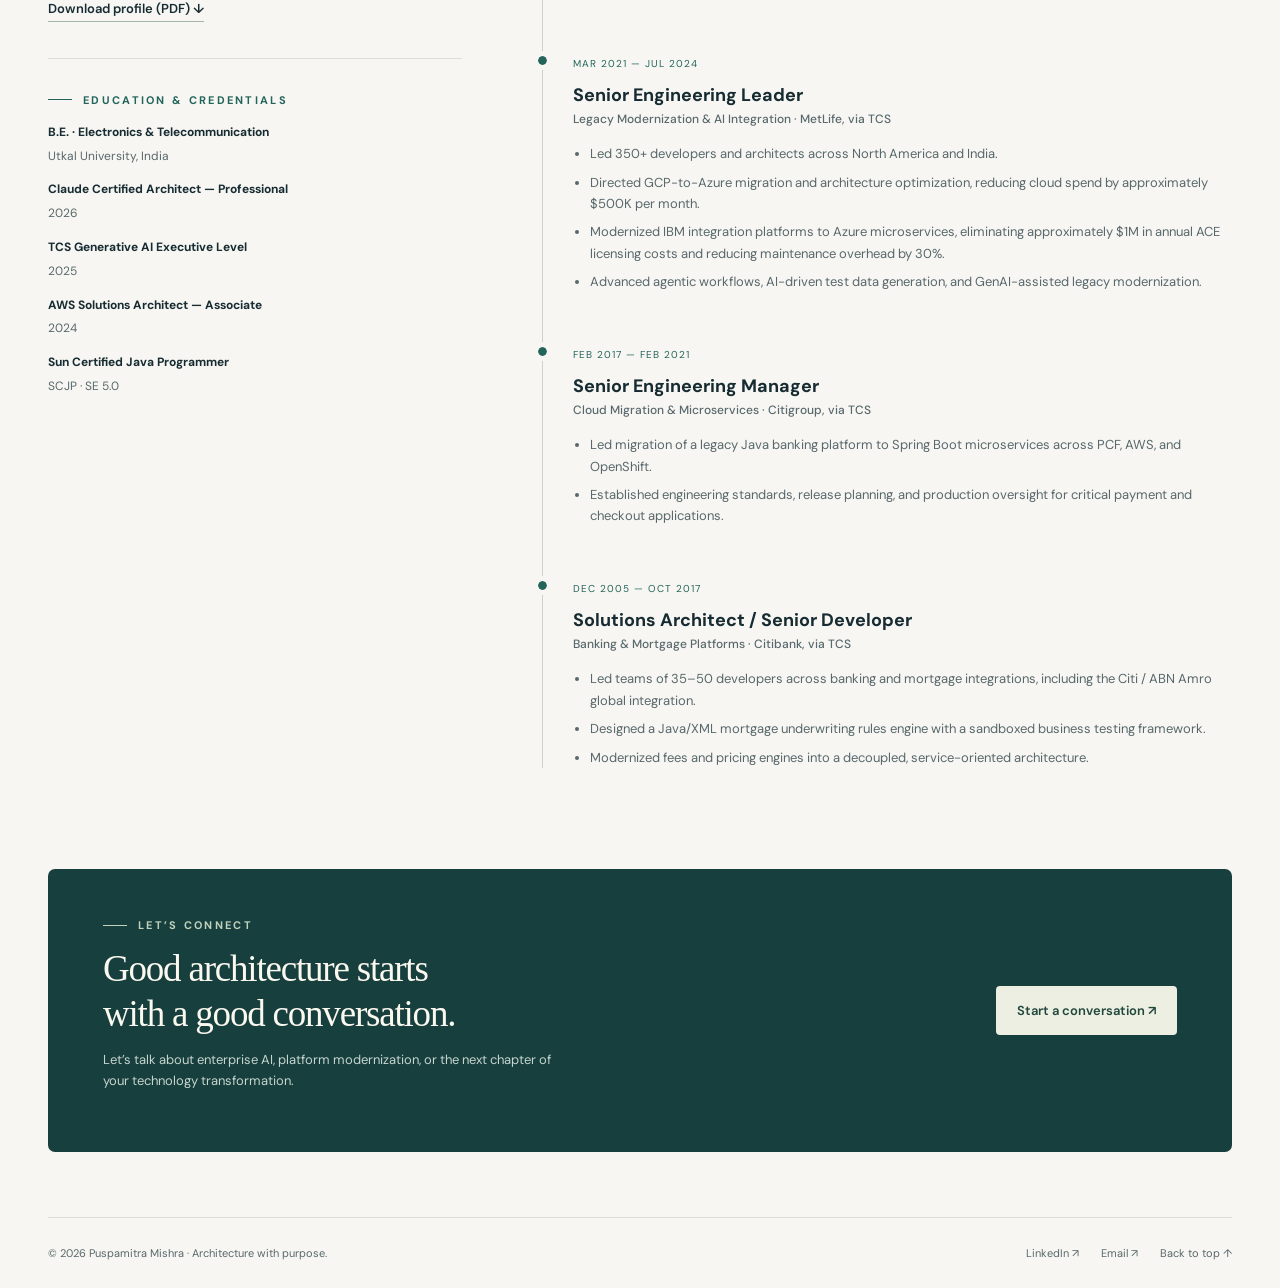
==== commit 7b18913d: "Updated download features" ====
--- a/site/index.html
+++ b/site/index.html
@@ -1 +1 @@
-<!doctype html><html lang="en"><head><meta charset="utf-8"><meta name="viewport" content="width=device-width, initial-scale=1"><title>Enterprise Solutions Architect | Puspamitra Mishra</title><meta name="description" content="Puspamitra Mishra — enterprise solutions architect and engineering leader. Explore AI case studies, cloud modernization, and 24+ years of enterprise delivery."><meta name="theme-color" content="#173f3e"><meta property="og:title" content="Enterprise Solutions Architect"><meta property="og:description" content="Puspamitra Mishra — enterprise solutions architect and engineering leader. Explore AI case studies, cloud modernization, and 24+ years of enterprise delivery."><meta property="og:type" content="website"><link rel="icon" href="assets/favicon.svg" type="image/svg+xml"><link rel="stylesheet" href="styles.css"><script src="script.js" defer></script></head><body><a class="skip" href="#main">Skip to content</a><div class="wrap"><header class="header"><a class="brand" href="index.html" aria-label="Puspamitra Mishra home"><span class="monogram">pm<span class="sr-only"></span></span>Puspamitra Mishra<span style="color:var(--teal)">.</span></a><button class="menu" aria-expanded="false" aria-controls="navigation">Menu ☰</button><nav class="nav" id="navigation" aria-label="Main navigation"><a href="index.html#about">About</a><a href="index.html#projects">AI projects</a><a href="index.html#experience">Experience</a><a class="nav-contact" href="index.html#contact">Let’s connect ↗</a></nav></header></div><main id="main"><div class="wrap"><section class="hero" aria-labelledby="hero-title"><div><div class="eyebrow">Enterprise Solutions Architect</div><h1 id="hero-title">Architecting change.<br>Engineering <em>impact.</em></h1><p class="intro-name">Hello, I’m Puspamitra Mishra.</p><p class="hero-description">I connect enterprise ambition with thoughtful architecture—turning complex systems into scalable platforms and applied AI into measurable business value.</p><div class="actions"><a class="button" href="#projects">Explore my AI projects <span aria-hidden="true">↗</span></a><a class="text-link" href="assets/puspamitra-mishra-profile.pdf" download>Download profile ↓</a></div><div class="certs" aria-label="Professional certifications"><div class="cert"><img src="assets/claude-certified.png" width="52" height="54" alt="Claude Certified Architect Professional badge"><div><strong>Claude Certified Architect</strong>Professional · 2026</div></div><div class="cert"><img src="assets/aws-certified.png" width="52" height="54" alt="AWS Certified Solutions Architect Associate badge"><div><strong>AWS Solutions Architect</strong>Associate · 2024</div></div></div></div><div class="portrait-frame"><img class="portrait" src="assets/portrait.png" width="842" height="1008" alt="Puspamitra Mishra in a blue suit" fetchpriority="high"><div class="portrait-note"><span class="status-dot" aria-hidden="true"></span><div><strong>Enterprise perspective. Hands-on depth.</strong><small>Based in Dallas, USA · Global experience</small></div></div></div></section><div class="industries"><span>Experience across industries</span><b>Healthcare</b><b>Life sciences</b><b>Insurance</b><b>Banking & financial services</b></div><div class="metrics "><div class="metric"><strong>24+</strong><span>Years in enterprise technology</span></div><div class="metric"><strong>350+</strong><span>Engineers in global organizations</span></div><div class="metric"><strong>$47.8M</strong><span>Combined annual AI program benefit</span></div><div class="metric"><strong>$6M</strong><span>Annualized cloud spend reduction</span></div></div><section class="section" id="projects"><div class="section-head"><div><div class="eyebrow">Selected AI work</div><h2>Real complexity. Measurable impact.</h2></div><p>Four enterprise AI programs. A shared focus on useful intelligence, thoughtful controls, and business outcomes.</p></div><div class="project-grid"><a class="project-card" href="projects/clinical-document-intelligence.html"><div class="card-image"><img src="assets/clinical.jpg" alt="Clinical professionals reviewing information" width="1400" height="900" loading="lazy"><span class="image-label">Life sciences</span></div><div class="card-body"><div class="card-top"><span>Case study / 01</span><span aria-hidden="true">↗</span></div><h3>Clinical research, accelerated by AI.</h3><p>A source-grounded copilot that helps medical writers draft, verify, and deliver clinical and regulatory documents.</p><div class="card-bottom"><strong>$3.8M <small>annual benefit</small></strong><span>Explore the project <span aria-hidden="true">↗</span></span></div></div></a><a class="project-card" href="projects/ai-pharmaceutical-pricing.html"><div class="card-image"><img src="assets/pricing.jpg" alt="Pharmaceutical products and medication" width="1400" height="900" loading="lazy"><span class="image-label">Pharmaceuticals</span></div><div class="card-body"><div class="card-top"><span>Case study / 02</span><span aria-hidden="true">↗</span></div><h3>Smarter pricing. Stronger margins.</h3><p>Segment-aware pricing that brings predictive models, mathematical optimization, and clear explanations into the quoting workflow.</p><div class="card-bottom"><strong>$15.0M <small>annual benefit</small></strong><span>Explore the project <span aria-hidden="true">↗</span></span></div></div></a><a class="project-card" href="projects/agentic-claims-processing.html"><div class="card-image"><img src="assets/claims.jpg" alt="Professionals reviewing documents at a desk" width="1400" height="900" loading="lazy"><span class="image-label">Health insurance</span></div><div class="card-body"><div class="card-top"><span>Case study / 03</span><span aria-hidden="true">↗</span></div><h3>Claims move faster. People stay in control.</h3><p>An event-driven agentic pipeline that moves routine claims forward and gives evaluators the context to resolve exceptions.</p><div class="card-bottom"><strong>$14.3M <small>annual benefit</small></strong><span>Explore the project <span aria-hidden="true">↗</span></span></div></div></a><a class="project-card" href="projects/ai-mortgage-underwriting.html"><div class="card-image"><img src="assets/mortgage.jpg" alt="Residential home and mortgage-related imagery" width="1400" height="900" loading="lazy"><span class="image-label">Banking & lending</span></div><div class="card-body"><div class="card-top"><span>Case study / 04</span><span aria-hidden="true">↗</span></div><h3>A clearer path from application to close.</h3><p>Document intelligence and verification agents that prepare loan files, clear routine conditions, and support human underwriters.</p><div class="card-bottom"><strong>$14.7M <small>annual benefit</small></strong><span>Explore the project <span aria-hidden="true">↗</span></span></div></div></a></div><p class="project-note">Outcomes summarized from my project highlights. Client organizations are not identified in these case studies.</p></section></div><section class="about-section" id="about"><div class="section wrap about-grid"><div class="about-copy"><div class="eyebrow">The architect behind the work</div><h2>Big-picture thinking.<br>Built on engineering depth.</h2><p>I’m an enterprise solutions architect and senior engineering leader with over 24 years of experience across banking, insurance, healthcare, and life sciences.</p><p>My work spans AI adoption, cloud migration, API modernization, and the engineering organizations that make transformation possible. I bring architectural decisions and executive delivery into the same conversation.</p><a class="text-link" href="#experience">Explore my experience ↓</a></div><div class="expertise"><article><span class="number">01 / INTELLIGENCE</span><h3>Applied AI & agentic systems</h3><p>LLMs, RAG, intelligent workflows, and AI-assisted modernization using Claude, OpenAI, LangChain, LangGraph, and CrewAI.</p></article><article><span class="number">02 / ARCHITECTURE</span><h3>Cloud & platform strategy</h3><p>AWS, Azure, and GCP architecture. Cloud migration, FinOps, resiliency, and pragmatic platform optimization.</p></article><article><span class="number">03 / ENGINEERING</span><h3>Modern enterprise integration</h3><p>High-throughput APIs, Kong, APIC, APIGEE, event-driven systems, Kafka, and cloud-native microservices.</p></article><article><span class="number">04 / LEADERSHIP</span><h3>Teams that deliver at scale</h3><p>Global organizations of 350+ engineers, cross-functional alignment, talent development, and end-to-end delivery.</p></article></div></div></section><section class="section wrap experience-grid" id="experience"><div class="experience-intro"><div class="eyebrow">Professional journey</div><h2>From core systems<br>to what’s next.</h2><p>Deep technical foundations. Global delivery experience. An enduring focus on making enterprise technology work better.</p><a class="text-link" href="assets/puspamitra-mishra-profile.pdf" download>View full profile ↓</a><div class="credentials"><div class="eyebrow">Education & credentials</div><strong>B.E. · Electronics & Telecommunication</strong><p>Utkal University, India</p><strong>Claude Certified Architect — Professional</strong><p>2026</p><strong>TCS Generative AI Executive Level</strong><p>2025</p><strong>AWS Solutions Architect — Associate</strong><p>2024</p><strong>Sun Certified Java Programmer</strong><p>SCJP · SE 5.0</p></div></div><div class="timeline"><article><time>Aug 2024 — Present</time><h3>Senior Engineering Leader</h3><h4>API Platform Modernization · CVS Health / Aetna / McKesson, via TCS</h4><ul><li>Own architecture, security, resiliency, and performance for enterprise integration platforms across Azure and GCP.</li><li>Direct APIC-to-Kong modernization and high-throughput API platforms supporting millions of daily transactions.</li><li>Govern observability with Datadog, Prometheus, Grafana, and Kibana to support 99.99% availability.</li></ul></article><article><time>Mar 2021 — Jul 2024</time><h3>Senior Engineering Leader</h3><h4>Legacy Modernization & AI Integration · MetLife, via TCS</h4><ul><li>Led 350+ developers and architects across North America and India.</li><li>Directed GCP-to-Azure migration and architecture optimization, reducing cloud spend by approximately $500K per month.</li><li>Modernized IBM integration platforms to Azure microservices, eliminating approximately $1M in annual ACE licensing costs and reducing maintenance overhead by 30%.</li><li>Advanced agentic workflows, AI-driven test data generation, and GenAI-assisted legacy modernization.</li></ul></article><article><time>Feb 2017 — Feb 2021</time><h3>Senior Engineering Manager</h3><h4>Cloud Migration & Microservices · Citigroup, via TCS</h4><ul><li>Led migration of a legacy Java banking platform to Spring Boot microservices across PCF, AWS, and OpenShift.</li><li>Established engineering standards, release planning, and production oversight for critical payment and checkout applications.</li></ul></article><article><time>Dec 2005 — Oct 2017</time><h3>Solutions Architect / Senior Developer</h3><h4>Banking & Mortgage Platforms · Citibank, via TCS</h4><ul><li>Led teams of 35–50 developers across banking and mortgage integrations, including the Citi / ABN Amro global integration.</li><li>Designed a Java/XML mortgage underwriting rules engine with a sandboxed business testing framework.</li><li>Modernized fees and pricing engines into a decoupled, service-oriented architecture.</li></ul></article></div></section><section class="contact wrap" id="contact"><div><div class="eyebrow">Let’s connect</div><h2>Good architecture starts<br>with a good conversation.</h2><p>Let’s talk about enterprise AI, platform modernization, or the next chapter of your technology transformation.</p></div><a class="button" href="mailto:puspamitra.mishra@gmail.com">Start a conversation ↗</a></section></main><footer class="footer wrap"><span>© 2026 Puspamitra Mishra · Architecture with purpose.</span><div class="footer-links"><a href="https://www.linkedin.com/in/puspamitra-mishra-6b186b29/">LinkedIn ↗</a><a href="mailto:puspamitra.mishra@gmail.com">Email ↗</a><a href="#main">Back to top ↑</a></div></footer></body></html>+<!doctype html><html lang="en"><head><meta charset="utf-8"><meta name="viewport" content="width=device-width, initial-scale=1"><title>Enterprise Solutions Architect | Puspamitra Mishra</title><meta name="description" content="Puspamitra Mishra — enterprise solutions architect and engineering leader. Explore AI case studies, cloud modernization, and 24+ years of enterprise delivery."><meta name="theme-color" content="#173f3e"><meta property="og:title" content="Enterprise Solutions Architect"><meta property="og:description" content="Puspamitra Mishra — enterprise solutions architect and engineering leader. Explore AI case studies, cloud modernization, and 24+ years of enterprise delivery."><meta property="og:type" content="website"><link rel="icon" href="assets/favicon.svg" type="image/svg+xml"><link rel="stylesheet" href="styles.css"><script src="script.js" defer></script></head><body><a class="skip" href="#main">Skip to content</a><div class="wrap"><header class="header"><a class="brand" href="index.html" aria-label="Puspamitra Mishra home"><span class="monogram">pm<span class="sr-only"></span></span>Puspamitra Mishra<span style="color:var(--teal)">.</span></a><button class="menu" aria-expanded="false" aria-controls="navigation">Menu ☰</button><nav class="nav" id="navigation" aria-label="Main navigation"><a href="index.html#about">About</a><a href="index.html#projects">AI projects</a><a href="index.html#experience">Experience</a><a class="nav-contact" href="index.html#contact">Let’s connect ↗</a></nav></header></div><main id="main"><div class="wrap"><section class="hero" aria-labelledby="hero-title"><div><div class="eyebrow">Enterprise Solutions Architect</div><h1 id="hero-title">Architecting change.<br>Engineering <em>impact.</em></h1><p class="intro-name">Hello, I’m Puspamitra Mishra.</p><p class="hero-description">I connect enterprise ambition with thoughtful architecture—turning complex systems into scalable platforms and applied AI into measurable business value.</p><div class="actions"><a class="button" href="#projects">Explore my AI projects <span aria-hidden="true">↗</span></a><a class="text-link" href="assets/puspamitra-mishra-profile.pdf" download="Puspamitra-Mishra-Profile.pdf" type="application/pdf" aria-label="Download profile (PDF, 3 pages)">Download profile (PDF) ↓</a></div><div class="certs" aria-label="Professional certifications"><div class="cert"><img src="assets/claude-certified.png" width="52" height="54" alt="Claude Certified Architect Professional badge"><div><strong>Claude Certified Architect</strong>Professional · 2026</div></div><div class="cert"><img src="assets/aws-certified.png" width="52" height="54" alt="AWS Certified Solutions Architect Associate badge"><div><strong>AWS Solutions Architect</strong>Associate · 2024</div></div></div></div><div class="portrait-frame"><img class="portrait" src="assets/portrait.png" width="842" height="1008" alt="Puspamitra Mishra in a blue suit" fetchpriority="high"><div class="portrait-note"><span class="status-dot" aria-hidden="true"></span><div><strong>Enterprise perspective. Hands-on depth.</strong><small>Based in Dallas, USA · Global experience</small></div></div></div></section><div class="industries"><span>Experience across industries</span><b>Healthcare</b><b>Life sciences</b><b>Insurance</b><b>Banking & financial services</b></div><div class="metrics "><div class="metric"><strong>24+</strong><span>Years in enterprise technology</span></div><div class="metric"><strong>350+</strong><span>Engineers in global organizations</span></div><div class="metric"><strong>$47.8M</strong><span>Combined annual AI program benefit</span></div><div class="metric"><strong>$6M</strong><span>Annualized cloud spend reduction</span></div></div><section class="section" id="projects"><div class="section-head"><div><div class="eyebrow">Selected AI work</div><h2>Real complexity. Measurable impact.</h2></div><p>Four enterprise AI programs. A shared focus on useful intelligence, thoughtful controls, and business outcomes.</p></div><div class="project-grid"><a class="project-card" href="projects/clinical-document-intelligence.html"><div class="card-image"><img src="assets/clinical.jpg" alt="Clinical professionals reviewing information" width="1400" height="900" loading="lazy"><span class="image-label">Life sciences</span></div><div class="card-body"><div class="card-top"><span>Case study / 01</span><span aria-hidden="true">↗</span></div><h3>Clinical research, accelerated by AI.</h3><p>A source-grounded copilot that helps medical writers draft, verify, and deliver clinical and regulatory documents.</p><div class="card-bottom"><strong>$3.8M <small>annual benefit</small></strong><span>Explore the project <span aria-hidden="true">↗</span></span></div></div></a><a class="project-card" href="projects/ai-pharmaceutical-pricing.html"><div class="card-image"><img src="assets/pricing.jpg" alt="Pharmaceutical products and medication" width="1400" height="900" loading="lazy"><span class="image-label">Pharmaceuticals</span></div><div class="card-body"><div class="card-top"><span>Case study / 02</span><span aria-hidden="true">↗</span></div><h3>Smarter pricing. Stronger margins.</h3><p>Segment-aware pricing that brings predictive models, mathematical optimization, and clear explanations into the quoting workflow.</p><div class="card-bottom"><strong>$15.0M <small>annual benefit</small></strong><span>Explore the project <span aria-hidden="true">↗</span></span></div></div></a><a class="project-card" href="projects/agentic-claims-processing.html"><div class="card-image"><img src="assets/claims.jpg" alt="Professionals reviewing documents at a desk" width="1400" height="900" loading="lazy"><span class="image-label">Health insurance</span></div><div class="card-body"><div class="card-top"><span>Case study / 03</span><span aria-hidden="true">↗</span></div><h3>Claims move faster. People stay in control.</h3><p>An event-driven agentic pipeline that moves routine claims forward and gives evaluators the context to resolve exceptions.</p><div class="card-bottom"><strong>$14.3M <small>annual benefit</small></strong><span>Explore the project <span aria-hidden="true">↗</span></span></div></div></a><a class="project-card" href="projects/ai-mortgage-underwriting.html"><div class="card-image"><img src="assets/mortgage.jpg" alt="Residential home and mortgage-related imagery" width="1400" height="900" loading="lazy"><span class="image-label">Banking & lending</span></div><div class="card-body"><div class="card-top"><span>Case study / 04</span><span aria-hidden="true">↗</span></div><h3>A clearer path from application to close.</h3><p>Document intelligence and verification agents that prepare loan files, clear routine conditions, and support human underwriters.</p><div class="card-bottom"><strong>$14.7M <small>annual benefit</small></strong><span>Explore the project <span aria-hidden="true">↗</span></span></div></div></a></div><p class="project-note">Outcomes summarized from my project highlights. Client organizations are not identified in these case studies.</p></section></div><section class="about-section" id="about"><div class="section wrap about-grid"><div class="about-copy"><div class="eyebrow">The architect behind the work</div><h2>Big-picture thinking.<br>Built on engineering depth.</h2><p>I’m an enterprise solutions architect and senior engineering leader with over 24 years of experience across banking, insurance, healthcare, and life sciences.</p><p>My work spans AI adoption, cloud migration, API modernization, and the engineering organizations that make transformation possible. I bring architectural decisions and executive delivery into the same conversation.</p><a class="text-link" href="#experience">Explore my experience ↓</a></div><div class="expertise"><article><span class="number">01 / INTELLIGENCE</span><h3>Applied AI & agentic systems</h3><p>LLMs, RAG, intelligent workflows, and AI-assisted modernization using Claude, OpenAI, LangChain, LangGraph, and CrewAI.</p></article><article><span class="number">02 / ARCHITECTURE</span><h3>Cloud & platform strategy</h3><p>AWS, Azure, and GCP architecture. Cloud migration, FinOps, resiliency, and pragmatic platform optimization.</p></article><article><span class="number">03 / ENGINEERING</span><h3>Modern enterprise integration</h3><p>High-throughput APIs, Kong, APIC, APIGEE, event-driven systems, Kafka, and cloud-native microservices.</p></article><article><span class="number">04 / LEADERSHIP</span><h3>Teams that deliver at scale</h3><p>Global organizations of 350+ engineers, cross-functional alignment, talent development, and end-to-end delivery.</p></article></div></div></section><section class="section wrap experience-grid" id="experience"><div class="experience-intro"><div class="eyebrow">Professional journey</div><h2>From core systems<br>to what’s next.</h2><p>Deep technical foundations. Global delivery experience. An enduring focus on making enterprise technology work better.</p><a class="text-link" href="assets/puspamitra-mishra-profile.pdf" download="Puspamitra-Mishra-Profile.pdf" type="application/pdf" aria-label="Download profile (PDF, 3 pages)">Download profile (PDF) ↓</a><div class="credentials"><div class="eyebrow">Education & credentials</div><strong>B.E. · Electronics & Telecommunication</strong><p>Utkal University, India</p><strong>Claude Certified Architect — Professional</strong><p>2026</p><strong>TCS Generative AI Executive Level</strong><p>2025</p><strong>AWS Solutions Architect — Associate</strong><p>2024</p><strong>Sun Certified Java Programmer</strong><p>SCJP · SE 5.0</p></div></div><div class="timeline"><article><time>Aug 2024 — Present</time><h3>Senior Engineering Leader</h3><h4>API Platform Modernization · CVS Health / Aetna / McKesson, via TCS</h4><ul><li>Own architecture, security, resiliency, and performance for enterprise integration platforms across Azure and GCP.</li><li>Direct APIC-to-Kong modernization and high-throughput API platforms supporting millions of daily transactions.</li><li>Govern observability with Datadog, Prometheus, Grafana, and Kibana to support 99.99% availability.</li></ul></article><article><time>Mar 2021 — Jul 2024</time><h3>Senior Engineering Leader</h3><h4>Legacy Modernization & AI Integration · MetLife, via TCS</h4><ul><li>Led 350+ developers and architects across North America and India.</li><li>Directed GCP-to-Azure migration and architecture optimization, reducing cloud spend by approximately $500K per month.</li><li>Modernized IBM integration platforms to Azure microservices, eliminating approximately $1M in annual ACE licensing costs and reducing maintenance overhead by 30%.</li><li>Advanced agentic workflows, AI-driven test data generation, and GenAI-assisted legacy modernization.</li></ul></article><article><time>Feb 2017 — Feb 2021</time><h3>Senior Engineering Manager</h3><h4>Cloud Migration & Microservices · Citigroup, via TCS</h4><ul><li>Led migration of a legacy Java banking platform to Spring Boot microservices across PCF, AWS, and OpenShift.</li><li>Established engineering standards, release planning, and production oversight for critical payment and checkout applications.</li></ul></article><article><time>Dec 2005 — Oct 2017</time><h3>Solutions Architect / Senior Developer</h3><h4>Banking & Mortgage Platforms · Citibank, via TCS</h4><ul><li>Led teams of 35–50 developers across banking and mortgage integrations, including the Citi / ABN Amro global integration.</li><li>Designed a Java/XML mortgage underwriting rules engine with a sandboxed business testing framework.</li><li>Modernized fees and pricing engines into a decoupled, service-oriented architecture.</li></ul></article></div></section><section class="contact wrap" id="contact"><div><div class="eyebrow">Let’s connect</div><h2>Good architecture starts<br>with a good conversation.</h2><p>Let’s talk about enterprise AI, platform modernization, or the next chapter of your technology transformation.</p></div><a class="button" href="mailto:puspamitra.mishra@gmail.com">Start a conversation ↗</a></section></main><footer class="footer wrap"><span>© 2026 Puspamitra Mishra · Architecture with purpose.</span><div class="footer-links"><a href="https://www.linkedin.com/in/puspamitra-mishra-6b186b29/">LinkedIn ↗</a><a href="mailto:puspamitra.mishra@gmail.com">Email ↗</a><a href="#main">Back to top ↑</a></div></footer></body></html>
--- a/site/styles.css
+++ b/site/styles.css
@@ -4,4 +4,22 @@
 @media(max-width:1000px){.wrap{width:calc(100% - 56px)}.hero{gap:38px}.hero h1{font-size:49px}.portrait{height:480px}.certs{gap:12px}.cert{gap:7px}.cert img{width:42px}.nav{gap:20px}.about-grid,.experience-grid{gap:40px}.metric{padding:0 18px}.metric strong{font-size:34px}.case-title-grid{gap:35px}.article-layout{grid-template-columns:170px 1fr;gap:35px}}
 @media(max-width:720px){.wrap{width:calc(100% - 40px)}.header{height:75px;position:relative}.brand{font-size:13px}.menu{display:block;border:1px solid var(--line);background:transparent;border-radius:4px;padding:7px 11px;font-size:12px}.nav{display:none;position:absolute;top:65px;left:0;right:0;padding:18px;background:var(--paper);border:1px solid var(--line);border-radius:5px;z-index:5;box-shadow:0 10px 20px #172c3210}.nav.open{display:flex;flex-direction:column;align-items:stretch;gap:16px}.hero{grid-template-columns:1fr;padding:40px 0 25px;gap:33px}.hero h1{font-size:48px;letter-spacing:-1.7px;max-width:500px}.hero-description{font-size:15px}.certs{gap:24px}.portrait-frame{max-width:460px;width:100%;margin:auto;padding-left:10px}.portrait{height:440px;border-radius:85px 5px 5px 5px}.portrait-note{left:0;bottom:40px}.industries{flex-wrap:wrap;justify-content:flex-start;gap:17px 23px;padding-bottom:27px}.industries span:first-child{max-width:none;width:100%}.industries b{font-size:13px}.metrics{grid-template-columns:1fr 1fr;padding:25px 10px;gap:25px 0}.metric{padding:0 16px}.metric:nth-child(2){border:0}.metric strong{font-size:34px}.metric span{font-size:10px}.section{padding:56px 0}.section-head{display:block}.section h2{font-size:35px}.section-head p{max-width:100%}.project-grid{grid-template-columns:1fr;gap:23px}.card-image{height:225px}.card-body{padding:23px}.card-body h3{font-size:27px}.about-grid,.experience-grid{grid-template-columns:1fr;gap:30px}.expertise{gap:25px}.expertise h3{font-size:15px}.contact{padding:30px;display:block;margin-bottom:35px}.contact h2{font-size:32px}.contact .button{margin-top:15px}.footer{flex-direction:column;gap:12px}.case-hero{padding-top:28px}.back{margin-bottom:24px}.case-title-grid{grid-template-columns:1fr;gap:7px}.case-title-grid h1{font-size:43px}.case-meta{display:flex;gap:28px;border-left:0;padding-left:0;flex-wrap:wrap}.case-cover{height:260px}.article-layout{display:block;padding-top:37px}.article-nav{position:static;display:flex;gap:15px;flex-wrap:wrap;border-bottom:1px solid var(--line);margin-bottom:32px;padding-bottom:15px}.article-nav p{width:100%;margin:0}.article-nav a{padding:0;font-size:11px}.flow{padding:18px}.flow-steps{grid-template-columns:1fr 1fr;gap:17px}.flow-step:nth-child(2):after{display:none}.results-table{font-size:11px}.results-table td,.results-table th{padding:12px 7px}.next-project strong{font-size:25px}}
 @media(prefers-reduced-motion:reduce){html{scroll-behavior:auto}*,*:before,*:after{transition:none!important}}
+/* A compact identity-first hero for phones; desktop rules remain unchanged. */
+@media(max-width:720px){
+  .hero{gap:0;padding:28px 0 25px;text-align:center}
+  .hero > div:first-child{display:contents}
+  .hero .intro-name{grid-row:1;font-size:23px;line-height:1.3;margin:0 0 8px}
+  .hero > div:first-child > .eyebrow{grid-row:2;justify-content:center;font-size:9px;letter-spacing:1.6px;margin-bottom:20px}
+  .hero > div:first-child > .eyebrow:before{display:none}
+  .hero .portrait-frame{grid-row:3;width:180px;max-width:100%;padding:0;margin:0 auto 20px}
+  .hero .portrait-frame:after,.hero .portrait-note{display:none}
+  .hero .portrait{width:180px;height:190px;border-radius:70px 6px 6px 6px;object-position:center 28%}
+  .hero h1{grid-row:4;font-size:30px;line-height:1.15;letter-spacing:-.8px;margin:0 0 12px;max-width:none}
+  .hero-description{grid-row:5;font-size:14px;line-height:1.65;max-width:360px;margin:0 auto 18px;text-wrap:pretty}
+  .hero .certs{grid-row:6;display:grid;grid-template-columns:1fr 1fr;gap:12px;width:100%;max-width:380px;margin:0 auto;padding-top:16px;text-align:left}
+  .hero .cert{gap:8px;min-width:0;font-size:9px}
+  .hero .cert strong{font-size:10px}
+  .hero .cert img{width:44px;height:46px;flex-shrink:0}
+  .hero .actions{grid-row:7;justify-content:center;gap:15px 20px;margin:22px 0 0}
+}
 @media(max-width:720px){html:not(.js) .header{height:auto;flex-wrap:wrap;padding:18px 0}html:not(.js) .menu{display:none}html:not(.js) .nav{display:flex;position:static;flex-wrap:wrap;box-shadow:none;border:0;padding:0}}
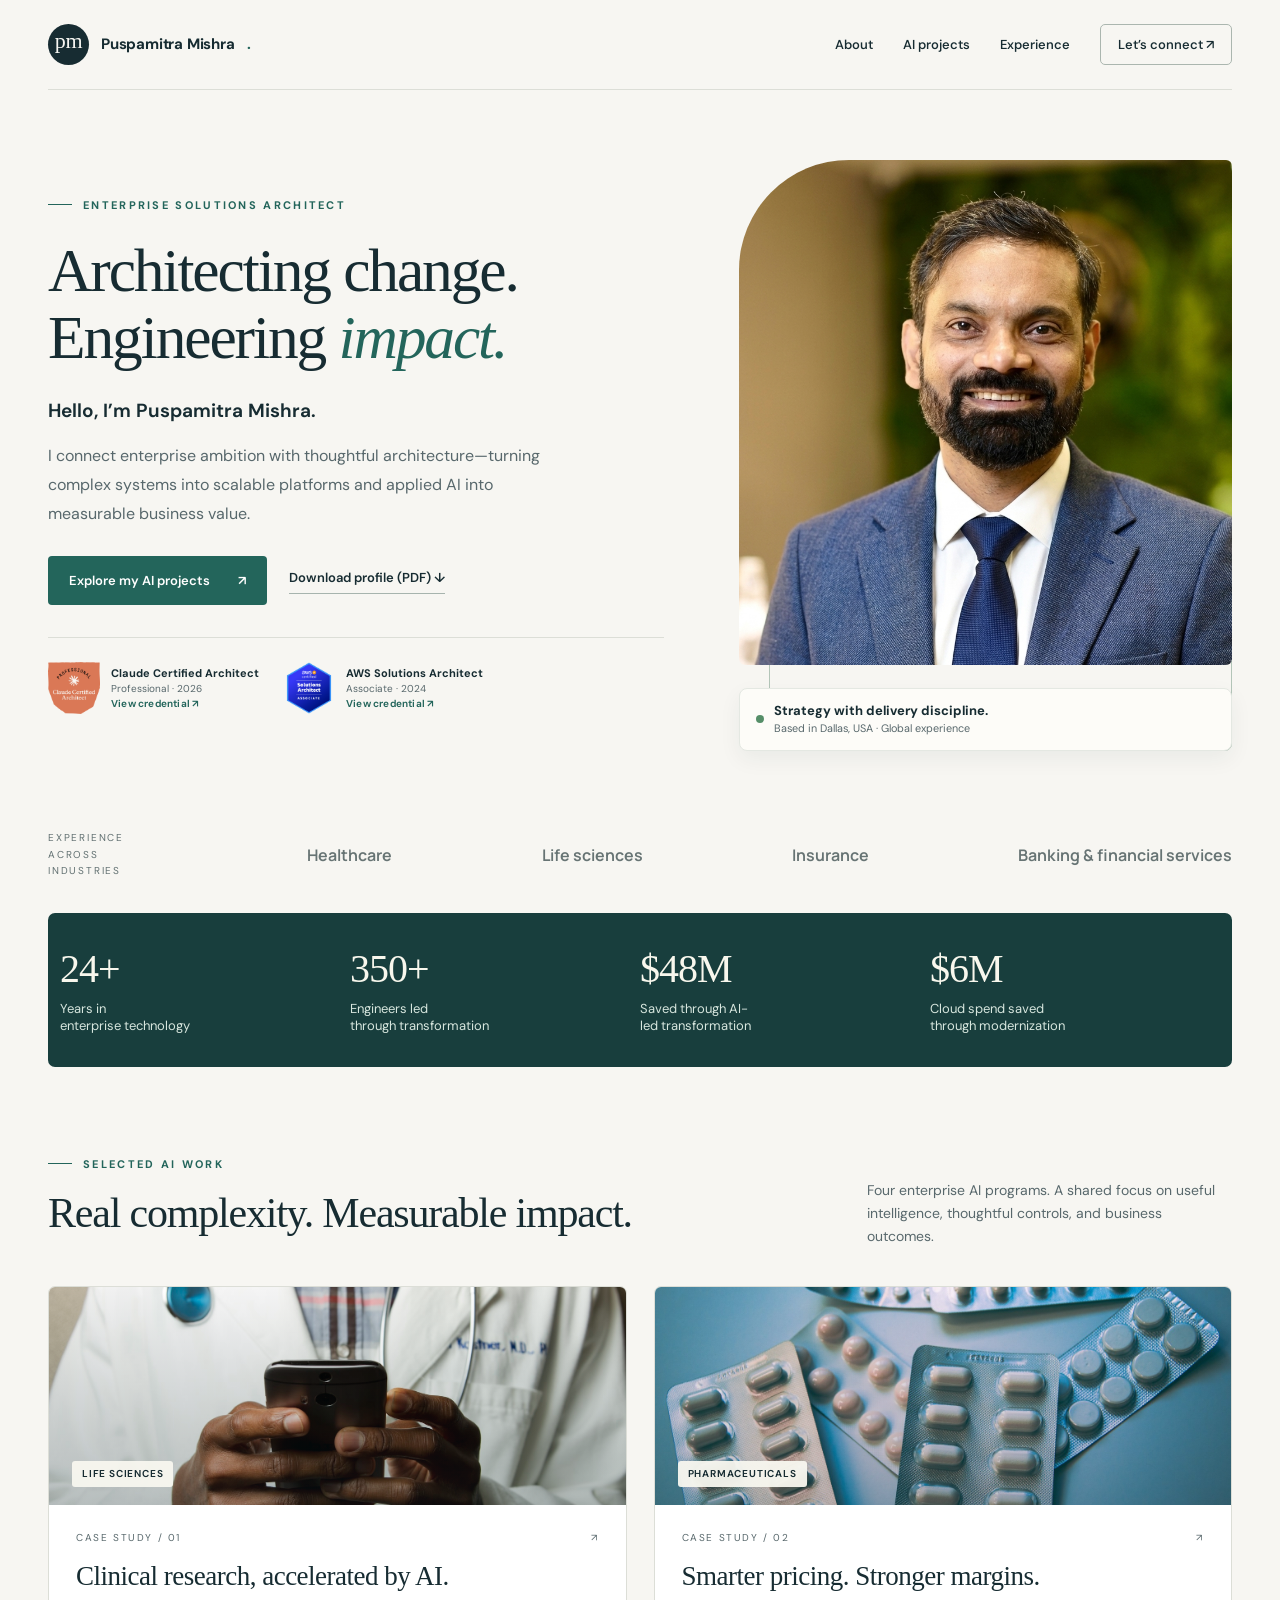
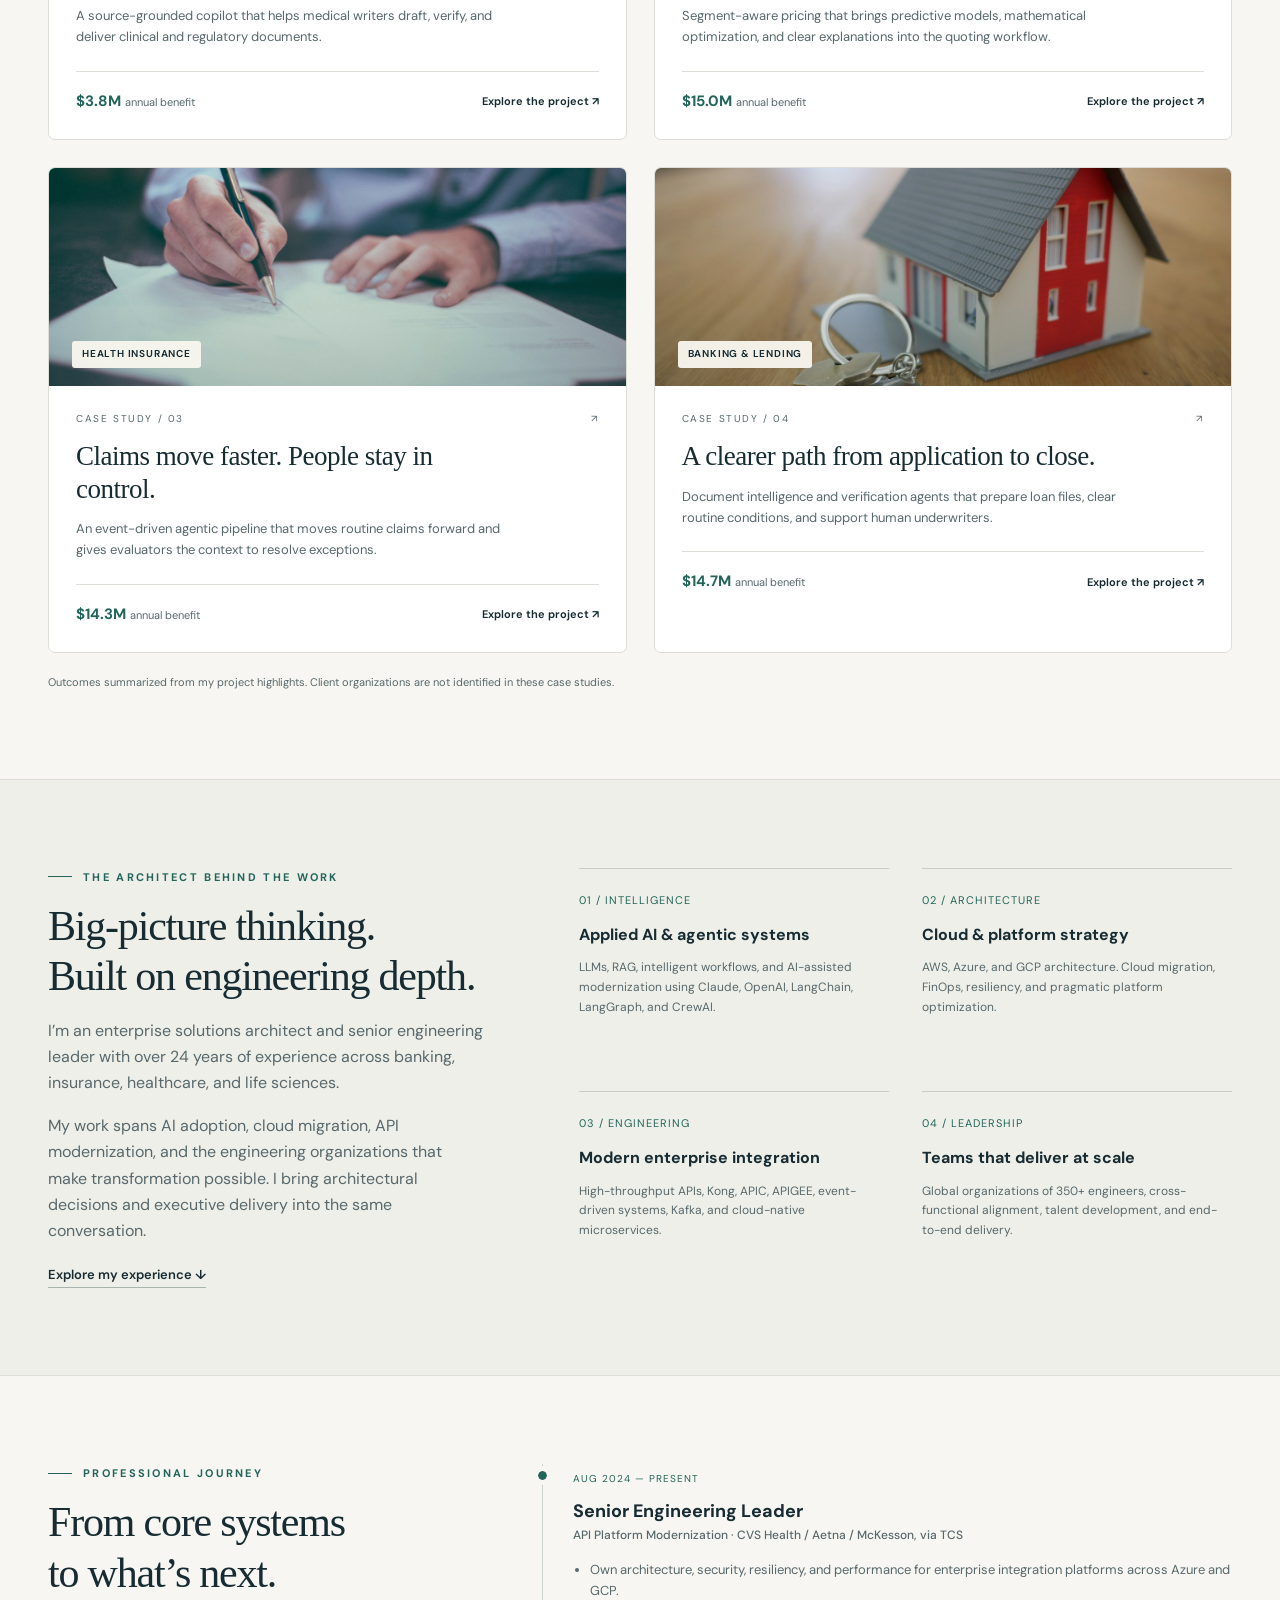
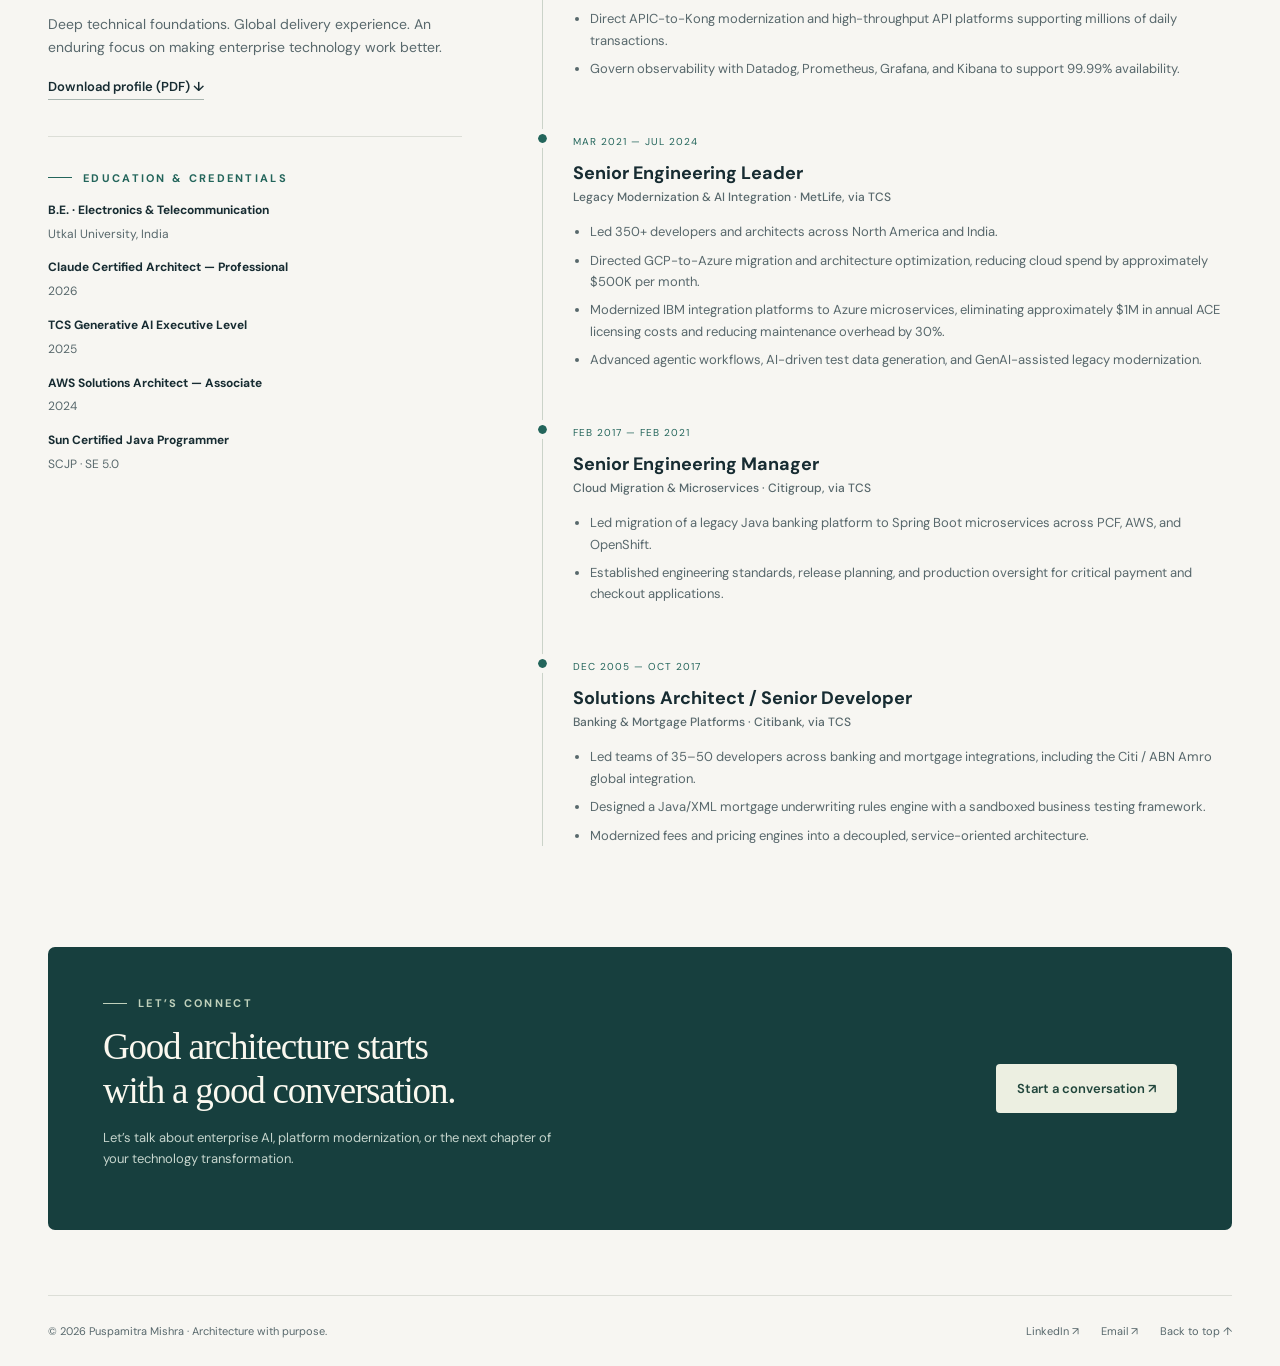
==== commit a017f048: "UX and Download profile changes" ====
--- a/site/index.html
+++ b/site/index.html
@@ -1 +1 @@
-<!doctype html><html lang="en"><head><meta charset="utf-8"><meta name="viewport" content="width=device-width, initial-scale=1"><title>Enterprise Solutions Architect | Puspamitra Mishra</title><meta name="description" content="Puspamitra Mishra — enterprise solutions architect and engineering leader. Explore AI case studies, cloud modernization, and 24+ years of enterprise delivery."><meta name="theme-color" content="#173f3e"><meta property="og:title" content="Enterprise Solutions Architect"><meta property="og:description" content="Puspamitra Mishra — enterprise solutions architect and engineering leader. Explore AI case studies, cloud modernization, and 24+ years of enterprise delivery."><meta property="og:type" content="website"><link rel="icon" href="assets/favicon.svg" type="image/svg+xml"><link rel="stylesheet" href="styles.css"><script src="script.js" defer></script></head><body><a class="skip" href="#main">Skip to content</a><div class="wrap"><header class="header"><a class="brand" href="index.html" aria-label="Puspamitra Mishra home"><span class="monogram">pm<span class="sr-only"></span></span>Puspamitra Mishra<span style="color:var(--teal)">.</span></a><button class="menu" aria-expanded="false" aria-controls="navigation">Menu ☰</button><nav class="nav" id="navigation" aria-label="Main navigation"><a href="index.html#about">About</a><a href="index.html#projects">AI projects</a><a href="index.html#experience">Experience</a><a class="nav-contact" href="index.html#contact">Let’s connect ↗</a></nav></header></div><main id="main"><div class="wrap"><section class="hero" aria-labelledby="hero-title"><div><div class="eyebrow">Enterprise Solutions Architect</div><h1 id="hero-title">Architecting change.<br>Engineering <em>impact.</em></h1><p class="intro-name">Hello, I’m Puspamitra Mishra.</p><p class="hero-description">I connect enterprise ambition with thoughtful architecture—turning complex systems into scalable platforms and applied AI into measurable business value.</p><div class="actions"><a class="button" href="#projects">Explore my AI projects <span aria-hidden="true">↗</span></a><a class="text-link" href="assets/puspamitra-mishra-profile.pdf" download="Puspamitra-Mishra-Profile.pdf" type="application/pdf" aria-label="Download profile (PDF, 3 pages)">Download profile (PDF) ↓</a></div><div class="certs" aria-label="Professional certifications"><div class="cert"><img src="assets/claude-certified.png" width="52" height="54" alt="Claude Certified Architect Professional badge"><div><strong>Claude Certified Architect</strong>Professional · 2026</div></div><div class="cert"><img src="assets/aws-certified.png" width="52" height="54" alt="AWS Certified Solutions Architect Associate badge"><div><strong>AWS Solutions Architect</strong>Associate · 2024</div></div></div></div><div class="portrait-frame"><img class="portrait" src="assets/portrait.png" width="842" height="1008" alt="Puspamitra Mishra in a blue suit" fetchpriority="high"><div class="portrait-note"><span class="status-dot" aria-hidden="true"></span><div><strong>Enterprise perspective. Hands-on depth.</strong><small>Based in Dallas, USA · Global experience</small></div></div></div></section><div class="industries"><span>Experience across industries</span><b>Healthcare</b><b>Life sciences</b><b>Insurance</b><b>Banking & financial services</b></div><div class="metrics "><div class="metric"><strong>24+</strong><span>Years in enterprise technology</span></div><div class="metric"><strong>350+</strong><span>Engineers in global organizations</span></div><div class="metric"><strong>$47.8M</strong><span>Combined annual AI program benefit</span></div><div class="metric"><strong>$6M</strong><span>Annualized cloud spend reduction</span></div></div><section class="section" id="projects"><div class="section-head"><div><div class="eyebrow">Selected AI work</div><h2>Real complexity. Measurable impact.</h2></div><p>Four enterprise AI programs. A shared focus on useful intelligence, thoughtful controls, and business outcomes.</p></div><div class="project-grid"><a class="project-card" href="projects/clinical-document-intelligence.html"><div class="card-image"><img src="assets/clinical.jpg" alt="Clinical professionals reviewing information" width="1400" height="900" loading="lazy"><span class="image-label">Life sciences</span></div><div class="card-body"><div class="card-top"><span>Case study / 01</span><span aria-hidden="true">↗</span></div><h3>Clinical research, accelerated by AI.</h3><p>A source-grounded copilot that helps medical writers draft, verify, and deliver clinical and regulatory documents.</p><div class="card-bottom"><strong>$3.8M <small>annual benefit</small></strong><span>Explore the project <span aria-hidden="true">↗</span></span></div></div></a><a class="project-card" href="projects/ai-pharmaceutical-pricing.html"><div class="card-image"><img src="assets/pricing.jpg" alt="Pharmaceutical products and medication" width="1400" height="900" loading="lazy"><span class="image-label">Pharmaceuticals</span></div><div class="card-body"><div class="card-top"><span>Case study / 02</span><span aria-hidden="true">↗</span></div><h3>Smarter pricing. Stronger margins.</h3><p>Segment-aware pricing that brings predictive models, mathematical optimization, and clear explanations into the quoting workflow.</p><div class="card-bottom"><strong>$15.0M <small>annual benefit</small></strong><span>Explore the project <span aria-hidden="true">↗</span></span></div></div></a><a class="project-card" href="projects/agentic-claims-processing.html"><div class="card-image"><img src="assets/claims.jpg" alt="Professionals reviewing documents at a desk" width="1400" height="900" loading="lazy"><span class="image-label">Health insurance</span></div><div class="card-body"><div class="card-top"><span>Case study / 03</span><span aria-hidden="true">↗</span></div><h3>Claims move faster. People stay in control.</h3><p>An event-driven agentic pipeline that moves routine claims forward and gives evaluators the context to resolve exceptions.</p><div class="card-bottom"><strong>$14.3M <small>annual benefit</small></strong><span>Explore the project <span aria-hidden="true">↗</span></span></div></div></a><a class="project-card" href="projects/ai-mortgage-underwriting.html"><div class="card-image"><img src="assets/mortgage.jpg" alt="Residential home and mortgage-related imagery" width="1400" height="900" loading="lazy"><span class="image-label">Banking & lending</span></div><div class="card-body"><div class="card-top"><span>Case study / 04</span><span aria-hidden="true">↗</span></div><h3>A clearer path from application to close.</h3><p>Document intelligence and verification agents that prepare loan files, clear routine conditions, and support human underwriters.</p><div class="card-bottom"><strong>$14.7M <small>annual benefit</small></strong><span>Explore the project <span aria-hidden="true">↗</span></span></div></div></a></div><p class="project-note">Outcomes summarized from my project highlights. Client organizations are not identified in these case studies.</p></section></div><section class="about-section" id="about"><div class="section wrap about-grid"><div class="about-copy"><div class="eyebrow">The architect behind the work</div><h2>Big-picture thinking.<br>Built on engineering depth.</h2><p>I’m an enterprise solutions architect and senior engineering leader with over 24 years of experience across banking, insurance, healthcare, and life sciences.</p><p>My work spans AI adoption, cloud migration, API modernization, and the engineering organizations that make transformation possible. I bring architectural decisions and executive delivery into the same conversation.</p><a class="text-link" href="#experience">Explore my experience ↓</a></div><div class="expertise"><article><span class="number">01 / INTELLIGENCE</span><h3>Applied AI & agentic systems</h3><p>LLMs, RAG, intelligent workflows, and AI-assisted modernization using Claude, OpenAI, LangChain, LangGraph, and CrewAI.</p></article><article><span class="number">02 / ARCHITECTURE</span><h3>Cloud & platform strategy</h3><p>AWS, Azure, and GCP architecture. Cloud migration, FinOps, resiliency, and pragmatic platform optimization.</p></article><article><span class="number">03 / ENGINEERING</span><h3>Modern enterprise integration</h3><p>High-throughput APIs, Kong, APIC, APIGEE, event-driven systems, Kafka, and cloud-native microservices.</p></article><article><span class="number">04 / LEADERSHIP</span><h3>Teams that deliver at scale</h3><p>Global organizations of 350+ engineers, cross-functional alignment, talent development, and end-to-end delivery.</p></article></div></div></section><section class="section wrap experience-grid" id="experience"><div class="experience-intro"><div class="eyebrow">Professional journey</div><h2>From core systems<br>to what’s next.</h2><p>Deep technical foundations. Global delivery experience. An enduring focus on making enterprise technology work better.</p><a class="text-link" href="assets/puspamitra-mishra-profile.pdf" download="Puspamitra-Mishra-Profile.pdf" type="application/pdf" aria-label="Download profile (PDF, 3 pages)">Download profile (PDF) ↓</a><div class="credentials"><div class="eyebrow">Education & credentials</div><strong>B.E. · Electronics & Telecommunication</strong><p>Utkal University, India</p><strong>Claude Certified Architect — Professional</strong><p>2026</p><strong>TCS Generative AI Executive Level</strong><p>2025</p><strong>AWS Solutions Architect — Associate</strong><p>2024</p><strong>Sun Certified Java Programmer</strong><p>SCJP · SE 5.0</p></div></div><div class="timeline"><article><time>Aug 2024 — Present</time><h3>Senior Engineering Leader</h3><h4>API Platform Modernization · CVS Health / Aetna / McKesson, via TCS</h4><ul><li>Own architecture, security, resiliency, and performance for enterprise integration platforms across Azure and GCP.</li><li>Direct APIC-to-Kong modernization and high-throughput API platforms supporting millions of daily transactions.</li><li>Govern observability with Datadog, Prometheus, Grafana, and Kibana to support 99.99% availability.</li></ul></article><article><time>Mar 2021 — Jul 2024</time><h3>Senior Engineering Leader</h3><h4>Legacy Modernization & AI Integration · MetLife, via TCS</h4><ul><li>Led 350+ developers and architects across North America and India.</li><li>Directed GCP-to-Azure migration and architecture optimization, reducing cloud spend by approximately $500K per month.</li><li>Modernized IBM integration platforms to Azure microservices, eliminating approximately $1M in annual ACE licensing costs and reducing maintenance overhead by 30%.</li><li>Advanced agentic workflows, AI-driven test data generation, and GenAI-assisted legacy modernization.</li></ul></article><article><time>Feb 2017 — Feb 2021</time><h3>Senior Engineering Manager</h3><h4>Cloud Migration & Microservices · Citigroup, via TCS</h4><ul><li>Led migration of a legacy Java banking platform to Spring Boot microservices across PCF, AWS, and OpenShift.</li><li>Established engineering standards, release planning, and production oversight for critical payment and checkout applications.</li></ul></article><article><time>Dec 2005 — Oct 2017</time><h3>Solutions Architect / Senior Developer</h3><h4>Banking & Mortgage Platforms · Citibank, via TCS</h4><ul><li>Led teams of 35–50 developers across banking and mortgage integrations, including the Citi / ABN Amro global integration.</li><li>Designed a Java/XML mortgage underwriting rules engine with a sandboxed business testing framework.</li><li>Modernized fees and pricing engines into a decoupled, service-oriented architecture.</li></ul></article></div></section><section class="contact wrap" id="contact"><div><div class="eyebrow">Let’s connect</div><h2>Good architecture starts<br>with a good conversation.</h2><p>Let’s talk about enterprise AI, platform modernization, or the next chapter of your technology transformation.</p></div><a class="button" href="mailto:puspamitra.mishra@gmail.com">Start a conversation ↗</a></section></main><footer class="footer wrap"><span>© 2026 Puspamitra Mishra · Architecture with purpose.</span><div class="footer-links"><a href="https://www.linkedin.com/in/puspamitra-mishra-6b186b29/">LinkedIn ↗</a><a href="mailto:puspamitra.mishra@gmail.com">Email ↗</a><a href="#main">Back to top ↑</a></div></footer></body></html>+<!doctype html><html lang="en"><head><meta charset="utf-8"><meta name="viewport" content="width=device-width, initial-scale=1"><title>Enterprise Solutions Architect | Puspamitra Mishra</title><meta name="description" content="Puspamitra Mishra — enterprise solutions architect and engineering leader. Explore AI case studies, cloud modernization, and 24+ years of enterprise delivery."><meta name="theme-color" content="#173f3e"><meta property="og:title" content="Enterprise Solutions Architect"><meta property="og:description" content="Puspamitra Mishra — enterprise solutions architect and engineering leader. Explore AI case studies, cloud modernization, and 24+ years of enterprise delivery."><meta property="og:type" content="website"><link rel="icon" href="assets/favicon.svg" type="image/svg+xml"><link rel="stylesheet" href="styles.css"><script src="script.js" defer></script></head><body><a class="skip" href="#main">Skip to content</a><div class="wrap"><header class="header"><a class="brand" href="index.html" aria-label="Puspamitra Mishra home"><span class="monogram">pm<span class="sr-only"></span></span>Puspamitra Mishra<span style="color:var(--teal)">.</span></a><button class="menu" aria-expanded="false" aria-controls="navigation">Menu ☰</button><nav class="nav" id="navigation" aria-label="Main navigation"><a href="index.html#about">About</a><a href="index.html#projects">AI projects</a><a href="index.html#experience">Experience</a><a class="nav-contact" href="index.html#contact">Let’s connect ↗</a></nav></header></div><main id="main"><div class="wrap"><section class="hero" aria-labelledby="hero-title"><div><div class="eyebrow">Enterprise Solutions Architect</div><h1 id="hero-title">Architecting change.<br>Engineering <em>impact.</em></h1><p class="intro-name">Hello, I’m Puspamitra Mishra.</p><p class="hero-description">I connect enterprise ambition with thoughtful architecture—turning complex systems into scalable platforms and applied AI into measurable business value.</p><div class="actions"><a class="button" href="#projects">Explore my AI projects <span aria-hidden="true">↗</span></a><a class="text-link" href="assets/puspamitra-mishra-profile.pdf" download="Puspamitra-Mishra-Profile.pdf" type="application/pdf" aria-label="Download profile (PDF, 3 pages)">Download profile (PDF) ↓</a></div><div class="certs" aria-label="Professional certifications"><a class="cert" href="https://www.credly.com/badges/764b629f-2a50-4570-b988-5cd7cc30ea04" target="_blank" rel="noopener noreferrer"><img src="assets/claude-certified.png" width="52" height="54" alt="Claude Certified Architect Professional badge"><div><strong>Claude Certified Architect</strong>Professional · 2026 <span class="cert-link">View credential ↗</span></div></a><a class="cert" href="https://www.credly.com/badges/07dc9b54-49b2-461e-a9d6-54759287af67/public_url" target="_blank" rel="noopener noreferrer"><img src="assets/aws-certified.png" width="52" height="54" alt="AWS Certified Solutions Architect Associate badge"><div><strong>AWS Solutions Architect</strong>Associate · 2024 <span class="cert-link">View credential ↗</span></div></a></div></div><div class="portrait-frame"><img class="portrait" src="assets/portrait.png" width="842" height="1008" alt="Puspamitra Mishra in a blue suit" fetchpriority="high"><div class="portrait-note"><span class="status-dot" aria-hidden="true"></span><div><strong>Strategy with delivery discipline.</strong><small>Based in Dallas, USA · Global experience</small></div></div></div></section><div class="industries"><span>Experience across industries</span><b>Healthcare</b><b>Life sciences</b><b>Insurance</b><b>Banking & financial services</b></div><div class="metrics "><div class="metric"><strong>24+</strong><span>Years in enterprise technology</span></div><div class="metric"><strong>350+</strong><span>Engineers led through transformation</span></div><div class="metric"><strong>$48M</strong><span>Saved through AI-led transformation</span></div><div class="metric"><strong>$6M</strong><span>Cloud spend saved through modernization</span></div></div><section class="section" id="projects"><div class="section-head"><div><div class="eyebrow">Selected AI work</div><h2>Real complexity. Measurable impact.</h2></div><p>Four enterprise AI programs. A shared focus on useful intelligence, thoughtful controls, and business outcomes.</p></div><div class="project-grid"><a class="project-card" href="projects/clinical-document-intelligence.html"><div class="card-image"><img src="assets/clinical.jpg" alt="Clinical professionals reviewing information" width="1400" height="900" loading="lazy"><span class="image-label">Life sciences</span></div><div class="card-body"><div class="card-top"><span>Case study / 01</span><span aria-hidden="true">↗</span></div><h3>Clinical research, accelerated by AI.</h3><p>A source-grounded copilot that helps medical writers draft, verify, and deliver clinical and regulatory documents.</p><div class="card-bottom"><strong>$3.8M <small>annual benefit</small></strong><span>Explore the project <span aria-hidden="true">↗</span></span></div></div></a><a class="project-card" href="projects/ai-pharmaceutical-pricing.html"><div class="card-image"><img src="assets/pricing.jpg" alt="Pharmaceutical products and medication" width="1400" height="900" loading="lazy"><span class="image-label">Pharmaceuticals</span></div><div class="card-body"><div class="card-top"><span>Case study / 02</span><span aria-hidden="true">↗</span></div><h3>Smarter pricing. Stronger margins.</h3><p>Segment-aware pricing that brings predictive models, mathematical optimization, and clear explanations into the quoting workflow.</p><div class="card-bottom"><strong>$15.0M <small>annual benefit</small></strong><span>Explore the project <span aria-hidden="true">↗</span></span></div></div></a><a class="project-card" href="projects/agentic-claims-processing.html"><div class="card-image"><img src="assets/claims.jpg" alt="Professionals reviewing documents at a desk" width="1400" height="900" loading="lazy"><span class="image-label">Health insurance</span></div><div class="card-body"><div class="card-top"><span>Case study / 03</span><span aria-hidden="true">↗</span></div><h3>Claims move faster. People stay in control.</h3><p>An event-driven agentic pipeline that moves routine claims forward and gives evaluators the context to resolve exceptions.</p><div class="card-bottom"><strong>$14.3M <small>annual benefit</small></strong><span>Explore the project <span aria-hidden="true">↗</span></span></div></div></a><a class="project-card" href="projects/ai-mortgage-underwriting.html"><div class="card-image"><img src="assets/mortgage.jpg" alt="Residential home and mortgage-related imagery" width="1400" height="900" loading="lazy"><span class="image-label">Banking & lending</span></div><div class="card-body"><div class="card-top"><span>Case study / 04</span><span aria-hidden="true">↗</span></div><h3>A clearer path from application to close.</h3><p>Document intelligence and verification agents that prepare loan files, clear routine conditions, and support human underwriters.</p><div class="card-bottom"><strong>$14.7M <small>annual benefit</small></strong><span>Explore the project <span aria-hidden="true">↗</span></span></div></div></a></div><p class="project-note">Outcomes summarized from my project highlights. Client organizations are not identified in these case studies.</p></section></div><section class="about-section" id="about"><div class="section wrap about-grid"><div class="about-copy"><div class="eyebrow">The architect behind the work</div><h2>Big-picture thinking.<br>Built on engineering depth.</h2><p>I’m an enterprise solutions architect and senior engineering leader with over 24 years of experience across banking, insurance, healthcare, and life sciences.</p><p>My work spans AI adoption, cloud migration, API modernization, and the engineering organizations that make transformation possible. I bring architectural decisions and executive delivery into the same conversation.</p><a class="text-link" href="#experience">Explore my experience ↓</a></div><div class="expertise"><article><span class="number">01 / INTELLIGENCE</span><h3>Applied AI & agentic systems</h3><p>LLMs, RAG, intelligent workflows, and AI-assisted modernization using Claude, OpenAI, LangChain, LangGraph, and CrewAI.</p></article><article><span class="number">02 / ARCHITECTURE</span><h3>Cloud & platform strategy</h3><p>AWS, Azure, and GCP architecture. Cloud migration, FinOps, resiliency, and pragmatic platform optimization.</p></article><article><span class="number">03 / ENGINEERING</span><h3>Modern enterprise integration</h3><p>High-throughput APIs, Kong, APIC, APIGEE, event-driven systems, Kafka, and cloud-native microservices.</p></article><article><span class="number">04 / LEADERSHIP</span><h3>Teams that deliver at scale</h3><p>Global organizations of 350+ engineers, cross-functional alignment, talent development, and end-to-end delivery.</p></article></div></div></section><section class="section wrap experience-grid" id="experience"><div class="experience-intro"><div class="eyebrow">Professional journey</div><h2>From core systems<br>to what’s next.</h2><p>Deep technical foundations. Global delivery experience. An enduring focus on making enterprise technology work better.</p><a class="text-link" href="assets/puspamitra-mishra-profile.pdf" download="Puspamitra-Mishra-Profile.pdf" type="application/pdf" aria-label="Download profile (PDF, 3 pages)">Download profile (PDF) ↓</a><div class="credentials"><div class="eyebrow">Education & credentials</div><strong>B.E. · Electronics & Telecommunication</strong><p>Utkal University, India</p><strong>Claude Certified Architect — Professional</strong><p>2026</p><strong>TCS Generative AI Executive Level</strong><p>2025</p><strong>AWS Solutions Architect — Associate</strong><p>2024</p><strong>Sun Certified Java Programmer</strong><p>SCJP · SE 5.0</p></div></div><div class="timeline"><article><time>Aug 2024 — Present</time><h3>Senior Engineering Leader</h3><h4>API Platform Modernization · CVS Health / Aetna / McKesson, via TCS</h4><ul><li>Own architecture, security, resiliency, and performance for enterprise integration platforms across Azure and GCP.</li><li>Direct APIC-to-Kong modernization and high-throughput API platforms supporting millions of daily transactions.</li><li>Govern observability with Datadog, Prometheus, Grafana, and Kibana to support 99.99% availability.</li></ul></article><article><time>Mar 2021 — Jul 2024</time><h3>Senior Engineering Leader</h3><h4>Legacy Modernization & AI Integration · MetLife, via TCS</h4><ul><li>Led 350+ developers and architects across North America and India.</li><li>Directed GCP-to-Azure migration and architecture optimization, reducing cloud spend by approximately $500K per month.</li><li>Modernized IBM integration platforms to Azure microservices, eliminating approximately $1M in annual ACE licensing costs and reducing maintenance overhead by 30%.</li><li>Advanced agentic workflows, AI-driven test data generation, and GenAI-assisted legacy modernization.</li></ul></article><article><time>Feb 2017 — Feb 2021</time><h3>Senior Engineering Manager</h3><h4>Cloud Migration & Microservices · Citigroup, via TCS</h4><ul><li>Led migration of a legacy Java banking platform to Spring Boot microservices across PCF, AWS, and OpenShift.</li><li>Established engineering standards, release planning, and production oversight for critical payment and checkout applications.</li></ul></article><article><time>Dec 2005 — Oct 2017</time><h3>Solutions Architect / Senior Developer</h3><h4>Banking & Mortgage Platforms · Citibank, via TCS</h4><ul><li>Led teams of 35–50 developers across banking and mortgage integrations, including the Citi / ABN Amro global integration.</li><li>Designed a Java/XML mortgage underwriting rules engine with a sandboxed business testing framework.</li><li>Modernized fees and pricing engines into a decoupled, service-oriented architecture.</li></ul></article></div></section><section class="contact wrap" id="contact"><div><div class="eyebrow">Let’s connect</div><h2>Good architecture starts<br>with a good conversation.</h2><p>Let’s talk about enterprise AI, platform modernization, or the next chapter of your technology transformation.</p></div><a class="button" href="mailto:puspamitra.mishra@gmail.com">Start a conversation ↗</a></section></main><footer class="footer wrap"><span>© 2026 Puspamitra Mishra · Architecture with purpose.</span><div class="footer-links"><a href="https://www.linkedin.com/in/puspamitra-mishra-6b186b29/">LinkedIn ↗</a><a href="mailto:puspamitra.mishra@gmail.com">Email ↗</a><a href="#main">Back to top ↑</a></div></footer></body></html>
--- a/site/styles.css
+++ b/site/styles.css
@@ -1,8 +1,8 @@
 @import url('https://fonts.googleapis.com/css2?family=DM+Sans:wght@400;450;500;550;600;650;700&family=Manrope:wght@400;500;600;650;700;750;800&display=swap');
-:root{--paper:#f7f6f2;--ink:#172c32;--muted:#58686c;--teal:#23655b;--line:#dcded7;--white:#fff;--serif:Georgia,'Times New Roman',serif}*{box-sizing:border-box}html{scroll-behavior:smooth;scroll-padding-top:95px}body{margin:0;background:var(--paper);color:var(--ink);font-family:'DM Sans',Arial,sans-serif;font-size:16px;line-height:1.65}a{color:inherit;text-decoration:none}button{font:inherit}img{display:block;max-width:100%}::selection{background:#c8e0d3}a:focus-visible,button:focus-visible{outline:3px solid #c67c35;outline-offset:6px}.skip{position:fixed;left:20px;top:-100px;background:white;padding:12px;z-index:99}.skip:focus{top:10px}.wrap{width:min(1200px,calc(100% - 96px));margin:auto}.header{height:90px;display:flex;align-items:center;justify-content:space-between;border-bottom:1px solid var(--line);gap:28px}.brand{display:flex;align-items:center;gap:12px;font-weight:700;font-size:15px;letter-spacing:-.2px}.monogram{display:grid;place-items:center;width:41px;height:41px;background:var(--ink);color:var(--paper);border-radius:50%;font:22px var(--serif)}.nav{display:flex;align-items:center;gap:30px;font-size:13px;font-weight:550}.nav a:hover{color:var(--teal)}.nav .nav-contact{border:1px solid #abb6af;padding:9px 17px;border-radius:5px}.menu{display:none}.eyebrow{text-transform:uppercase;letter-spacing:2.3px;font-size:11px;font-weight:700;color:var(--teal);display:flex;align-items:center;gap:11px}.eyebrow:before{content:'';width:24px;height:1px;background:currentColor}.hero{display:grid;grid-template-columns:1.25fr 1fr;gap:75px;padding:70px 0 55px;align-items:center}.hero h1{font:clamp(42px,4.8vw,66px)/1.1 var(--serif);letter-spacing:-2.1px;margin:23px 0}.hero h1 em{font-weight:400;color:var(--teal)}.intro-name{font-size:19px;font-weight:650;margin:0 0 12px}.hero-description{color:var(--muted);font-size:16px;max-width:515px;line-height:1.8}.actions{display:flex;align-items:center;gap:22px;flex-wrap:wrap;margin:27px 0}.button{display:inline-flex;gap:28px;align-items:center;justify-content:center;background:var(--teal);color:white;font-size:13px;font-weight:600;padding:14px 21px;border-radius:4px;transition:background .2s,transform .2s}.button:hover{background:#174d45;transform:translateY(-2px)}.text-link{font-size:13px;font-weight:600;border-bottom:1px solid #a7b4ae;padding-bottom:4px}.certs{border-top:1px solid var(--line);padding-top:23px;display:flex;gap:24px;margin-top:32px}.cert{display:flex;gap:11px;align-items:center;font-size:10px;line-height:1.5;color:var(--muted)}.cert img{width:52px;height:54px;object-fit:contain}.cert strong{display:block;color:var(--ink);font-size:11px}.portrait-frame{position:relative;padding:0 17px 20px 0}.portrait-frame:after{content:'';position:absolute;inset:35px 0 0 30px;border:1px solid #b3c5b8;border-radius:110px 7px 7px 7px;z-index:-1}.portrait{height:505px;width:100%;object-fit:cover;object-position:center 30%;border-radius:110px 6px 6px 6px}.portrait-note{position:absolute;bottom:43px;left:-24px;background:#fdfcf8;padding:17px 22px;box-shadow:0 8px 40px #142b3214;border:1px solid #e9ebe4;border-radius:4px;display:flex;gap:13px;align-items:center;font-size:12px}.status-dot{width:8px;height:8px;border-radius:50%;background:#558e68}.portrait-note strong{display:block;font-size:13px}.portrait-note small{color:var(--muted)}.industries{display:flex;align-items:center;justify-content:space-between;gap:20px;padding:24px 0 33px;font-size:12px;color:#617071}.industries span:first-child{font-size:10px;letter-spacing:1.8px;text-transform:uppercase;max-width:110px}.industries b{font-family:Manrope,Arial,sans-serif;font-size:16px;color:#677474;font-weight:650}.metrics{background:#183e3d;color:#f8f7ed;border-radius:7px;display:grid;grid-template-columns:repeat(4,1fr);padding:35px 20px}.metric{padding:0 28px;border-right:1px solid #ffffff26}.metric:last-child{border:0}.metric strong{font:40px var(--serif);display:block;letter-spacing:-1px}.metric span{font-size:11px;color:#c1d1c8;display:block;margin-top:7px}.section{padding:88px 0}.section-head{display:flex;justify-content:space-between;align-items:flex-end;gap:35px;margin-bottom:33px}.section h2,.contact h2{font:42px/1.2 var(--serif);letter-spacing:-1.2px;margin:15px 0}.section-head p{max-width:365px;font-size:14px;color:var(--muted);margin:0 0 5px}.project-grid{display:grid;grid-template-columns:1fr 1fr;gap:27px}.project-card{background:#fff;border:1px solid var(--line);border-radius:7px;overflow:hidden;transition:transform .25s,box-shadow .25s}.project-card:hover{transform:translateY(-5px);box-shadow:0 15px 35px #172c3210}.card-image{height:218px;position:relative;overflow:hidden;background:#dbe4de}.card-image img{width:100%;height:100%;object-fit:cover;transition:transform .6s}.project-card:hover img{transform:scale(1.035)}.card-image:after{content:'';position:absolute;inset:0;background:linear-gradient(transparent,#112c3340)}.image-label{position:absolute;left:23px;bottom:18px;background:#f8f7f0f2;border-radius:3px;z-index:1;padding:5px 10px;font-size:10px;font-weight:650;letter-spacing:.8px;text-transform:uppercase}.card-body{padding:25px 27px}.card-top{display:flex;justify-content:space-between;font-size:10px;letter-spacing:1.6px;text-transform:uppercase;color:var(--muted)}.card-body h3{font:27px/1.2 var(--serif);letter-spacing:-.5px;max-width:420px;margin:13px 0}.card-body p{font-size:13px;color:var(--muted);margin:0 0 23px;max-width:440px}.card-bottom{border-top:1px solid var(--line);padding-top:17px;display:flex;align-items:center;justify-content:space-between;gap:12px}.card-bottom strong{color:var(--teal);font-size:15px}.card-bottom strong small{font-weight:400;font-size:11px;color:var(--muted)}.card-bottom span{font-size:11px;font-weight:650}.project-note{font-size:11px;color:var(--muted);margin:20px 0 0}.about-section{border-top:1px solid var(--line);border-bottom:1px solid var(--line);background:#eeefe9}.about-grid{display:grid;grid-template-columns:.8fr 1.2fr;gap:95px}.about-copy p{font-size:16px;color:var(--muted)}.expertise{display:grid;grid-template-columns:1fr 1fr;gap:27px 33px}.expertise article{border-top:1px solid #c8cec4;padding-top:17px}.expertise .number{color:var(--teal);font-size:11px;letter-spacing:1px}.expertise h3{font-size:16px;margin:10px 0}.expertise p{font-size:12px;color:var(--muted);margin:0}.experience-grid{display:grid;grid-template-columns:.75fr 1.25fr;gap:80px}.experience-intro p{font-size:14px;color:var(--muted)}.timeline article{border-left:1px solid #cbd3c9;position:relative;padding:0 0 34px 30px}.timeline article:last-child{padding-bottom:0}.timeline article:before{content:'';width:9px;height:9px;border-radius:50%;background:var(--teal);position:absolute;top:7px;left:-5px;outline:5px solid var(--paper)}.timeline time{font-size:10px;color:var(--teal);letter-spacing:1px;text-transform:uppercase}.timeline h3{font-size:18px;line-height:1.4;margin:8px 0 2px}.timeline h4{font-size:12px;font-weight:500;margin:0 0 12px;color:var(--muted)}.timeline ul{padding-left:17px;font-size:13px;color:var(--muted)}.timeline li{margin-bottom:7px}.credentials{border-top:1px solid var(--line);padding-top:32px;margin-top:36px;font-size:12px}.credentials strong{display:block;margin:14px 0 4px}.credentials p{font-size:12px;margin:0}.contact{background:#173f3e;color:#faf8ef;border-radius:7px;padding:47px 55px;display:flex;align-items:center;justify-content:space-between;gap:35px;margin-bottom:65px}.contact .eyebrow{color:#c0d1bc}.contact h2{font-size:37px;margin:13px 0}.contact p{color:#c6d5cd;font-size:13px;max-width:470px}.contact .button{background:#ecefe1;color:#21463c;white-space:nowrap}.footer{display:flex;justify-content:space-between;padding:26px 0;border-top:1px solid var(--line);font-size:11px;color:var(--muted);gap:20px}.footer-links{display:flex;gap:22px}.case-hero{padding:43px 0 45px}.back{font-size:12px;color:var(--muted);display:inline-block;margin-bottom:40px}.case-title-grid{display:grid;grid-template-columns:1.4fr .6fr;gap:70px;align-items:end}.case-title-grid h1{font:clamp(37px,4.6vw,60px)/1.1 var(--serif);letter-spacing:-1.8px;margin:20px 0}.case-title-grid p{font-size:16px;color:var(--muted);max-width:720px}.case-meta{font-size:12px;border-left:1px solid var(--line);padding-left:28px;margin-bottom:20px}.case-meta dt{text-transform:uppercase;letter-spacing:1.5px;font-size:9px;color:var(--muted);margin:15px 0 5px}.case-meta dd{margin:0}.case-cover{height:355px;object-fit:cover;width:100%;border-radius:7px}.case-metrics{margin-top:-1px;border-radius:0 0 7px 7px}.case-metrics .metric strong{font-size:33px}.article-layout{display:grid;grid-template-columns:230px 1fr;gap:65px;padding-top:64px}.article-nav{position:sticky;top:35px;align-self:start}.article-nav p{font-size:10px;letter-spacing:1.5px;text-transform:uppercase;margin:0 0 18px}.article-nav a{display:block;font-size:12px;padding:9px 0;color:var(--muted)}.article-nav a:hover{color:var(--teal)}.case-content section{margin-bottom:43px;scroll-margin-top:35px}.case-content h2{font:32px/1.2 var(--serif);margin:0 0 20px;letter-spacing:-.5px}.case-content p,.case-content li{color:var(--muted);font-size:15px;line-height:1.9}.case-content li{margin-bottom:12px}.case-content ul{padding-left:20px}.flow{background:#e9eee7;border:1px solid #d3ddcf;border-radius:6px;padding:29px;margin-top:25px}.flow-caption{font-size:10px;text-transform:uppercase;letter-spacing:1.6px;color:var(--teal);margin-bottom:20px}.flow-steps{display:grid;grid-template-columns:repeat(4,1fr);gap:17px}.flow-step{background:#fcfcf8;border:1px solid #c8d5c5;border-radius:5px;padding:17px 12px;position:relative;font-size:12px;line-height:1.5}.flow-step:not(:last-child):after{content:'→';position:absolute;right:-15px;top:42%;color:var(--teal)}.flow-step span{display:block;color:var(--teal);font-size:10px;margin-bottom:13px}.human-control{margin-top:16px;border-top:1px dashed #afc0ad;padding-top:14px;text-align:center;font-size:11px;color:#456449}.quote{padding:26px 30px;border-left:3px solid var(--teal);background:#eeefe8;font:24px/1.45 var(--serif);margin:23px 0}.results-table{width:100%;border-collapse:collapse;font-size:13px}.results-table th{text-align:left;font-size:10px;letter-spacing:1px;text-transform:uppercase;color:var(--muted);padding:13px 12px;background:#e9ede6}.results-table td{padding:15px 12px;border-bottom:1px solid var(--line)}.results-table td:last-child{color:var(--teal);font-weight:650}.next-project{display:block;border-top:1px solid var(--line);padding:30px 0 60px;margin-top:30px}.next-project small{font-size:10px;text-transform:uppercase;letter-spacing:2px;color:var(--muted)}.next-project strong{display:block;font:29px/1.3 var(--serif);margin-top:10px}.photo-credit{font-size:10px;color:var(--muted);margin:8px 0}.photo-credit a{text-decoration:underline}.case-footer-note{font-size:11px!important;border-top:1px solid var(--line);padding-top:18px}.mobile-only{display:none}
+:root{--paper:#f7f6f2;--ink:#172c32;--muted:#58686c;--teal:#23655b;--line:#dcded7;--white:#fff;--serif:Georgia,'Times New Roman',serif}*{box-sizing:border-box}html{scroll-behavior:smooth;scroll-padding-top:95px}body{margin:0;background:var(--paper);color:var(--ink);font-family:'DM Sans',Arial,sans-serif;font-size:16px;line-height:1.65}a{color:inherit;text-decoration:none}button{font:inherit}img{display:block;max-width:100%}::selection{background:#c8e0d3}a:focus-visible,button:focus-visible{outline:3px solid #c67c35;outline-offset:6px}.skip{position:fixed;left:20px;top:-100px;background:white;padding:12px;z-index:99}.skip:focus{top:10px}.wrap{width:min(1200px,calc(100% - 96px));margin:auto}.header{height:90px;display:flex;align-items:center;justify-content:space-between;border-bottom:1px solid var(--line);gap:28px}.brand{display:flex;align-items:center;gap:12px;font-weight:700;font-size:15px;letter-spacing:-.2px}.monogram{display:grid;place-items:center;width:41px;height:41px;background:var(--ink);color:var(--paper);border-radius:50%;font:22px var(--serif)}.nav{display:flex;align-items:center;gap:30px;font-size:13px;font-weight:550}.nav a:hover{color:var(--teal)}.nav .nav-contact{border:1px solid #abb6af;padding:9px 17px;border-radius:5px}.menu{display:none}.eyebrow{text-transform:uppercase;letter-spacing:2.3px;font-size:11px;font-weight:700;color:var(--teal);display:flex;align-items:center;gap:11px}.eyebrow:before{content:'';width:24px;height:1px;background:currentColor}.hero{display:grid;grid-template-columns:1.25fr 1fr;gap:75px;padding:70px 0 55px;align-items:center}.hero h1{font:clamp(42px,4.8vw,66px)/1.1 var(--serif);letter-spacing:-2.1px;margin:23px 0}.hero h1 em{font-weight:400;color:var(--teal)}.intro-name{font-size:19px;font-weight:650;margin:0 0 12px}.hero-description{color:var(--muted);font-size:16px;max-width:515px;line-height:1.8}.actions{display:flex;align-items:center;gap:22px;flex-wrap:wrap;margin:27px 0}.button{display:inline-flex;gap:28px;align-items:center;justify-content:center;background:var(--teal);color:white;font-size:13px;font-weight:600;padding:14px 21px;border-radius:4px;transition:background .2s,transform .2s}.button:hover{background:#174d45;transform:translateY(-2px)}.text-link{font-size:13px;font-weight:600;border-bottom:1px solid #a7b4ae;padding-bottom:4px}.certs{border-top:1px solid var(--line);padding-top:23px;display:flex;gap:24px;margin-top:32px}.cert{display:flex;gap:11px;align-items:center;font-size:10px;line-height:1.5;color:var(--muted);border-radius:6px}.cert:hover{color:var(--teal)}.cert:hover strong{color:var(--teal)}.cert-link{display:block;color:var(--teal);font-weight:650;letter-spacing:.2px}.cert img{width:52px;height:54px;object-fit:contain}.cert strong{display:block;color:var(--ink);font-size:11px}.portrait-frame{position:relative;padding:0 0 86px 0}.portrait-frame:after{content:'';position:absolute;inset:35px 0 0 30px;border:1px solid #b3c5b8;border-radius:110px 7px 7px 7px;z-index:-1}.portrait{height:505px;width:100%;object-fit:cover;object-position:center 22%;border-radius:110px 6px 6px 6px}.portrait-note{position:absolute;left:0;right:0;bottom:0;background:#fdfcf8;padding:13px 16px;box-shadow:0 8px 22px #142b320f;border:1px solid #e4e8e2;border-radius:8px;display:flex;gap:10px;align-items:center;font-size:13px;line-height:1.35}.status-dot{width:8px;height:8px;border-radius:50%;background:#558e68}.portrait-note strong{display:block;font-size:13px}.portrait-note small{color:var(--muted)}.industries{display:flex;align-items:center;justify-content:space-between;gap:20px;padding:24px 0 33px;font-size:12px;color:#617071}.industries span:first-child{font-size:10px;letter-spacing:1.8px;text-transform:uppercase;max-width:110px}.industries b{font-family:Manrope,Arial,sans-serif;font-size:16px;color:#677474;font-weight:650}.metrics{background:#183e3d;color:#f8f7ed;border-radius:7px;display:grid;grid-template-columns:repeat(4,1fr);padding:32px 12px;align-items:start}1metric{padding:0 28px;border-right:1px solid #ffffff26}.metric:last-child{border:0}.metric strong{font:40px var(--serif);display:block;letter-spacing:-1px}.metric span{font-size:13px;line-height:1.35;color:#d7e6de;display:block;margin-top:8px;max-width:16ch;text-wrap:balance}.section{padding:88px 0}.section-head{display:flex;justify-content:space-between;align-items:flex-end;gap:35px;margin-bottom:33px}.section h2,.contact h2{font:42px/1.2 var(--serif);letter-spacing:-1.2px;margin:15px 0}.section-head p{max-width:365px;font-size:14px;color:var(--muted);margin:0 0 5px}.project-grid{display:grid;grid-template-columns:1fr 1fr;gap:27px}.project-card{background:#fff;border:1px solid var(--line);border-radius:7px;overflow:hidden;transition:transform .25s,box-shadow .25s}.project-card:hover{transform:translateY(-5px);box-shadow:0 15px 35px #172c3210}.card-image{height:218px;position:relative;overflow:hidden;background:#dbe4de}.card-image img{width:100%;height:100%;object-fit:cover;transition:transform .6s}.project-card:hover img{transform:scale(1.035)}.card-image:after{content:'';position:absolute;inset:0;background:linear-gradient(transparent,#112c3340)}.image-label{position:absolute;left:23px;bottom:18px;background:#f8f7f0f2;border-radius:3px;z-index:1;padding:5px 10px;font-size:10px;font-weight:650;letter-spacing:.8px;text-transform:uppercase}.card-body{padding:25px 27px}.card-top{display:flex;justify-content:space-between;font-size:10px;letter-spacing:1.6px;text-transform:uppercase;color:var(--muted)}.card-body h3{font:27px/1.2 var(--serif);letter-spacing:-.5px;max-width:420px;margin:13px 0}.card-body p{font-size:13px;color:var(--muted);margin:0 0 23px;max-width:440px}.card-bottom{border-top:1px solid var(--line);padding-top:17px;display:flex;align-items:center;justify-content:space-between;gap:12px}.card-bottom strong{color:var(--teal);font-size:15px}.card-bottom strong small{font-weight:400;font-size:11px;color:var(--muted)}.card-bottom span{font-size:11px;font-weight:650}.project-note{font-size:11px;color:var(--muted);margin:20px 0 0}.about-section{border-top:1px solid var(--line);border-bottom:1px solid var(--line);background:#eeefe9}.about-grid{display:grid;grid-template-columns:.8fr 1.2fr;gap:95px}.about-copy p{font-size:16px;color:var(--muted)}.expertise{display:grid;grid-template-columns:1fr 1fr;gap:27px 33px}.expertise article{border-top:1px solid #c8cec4;padding-top:17px}.expertise .number{color:var(--teal);font-size:11px;letter-spacing:1px}.expertise h3{font-size:16px;margin:10px 0}.expertise p{font-size:12px;color:var(--muted);margin:0}.experience-grid{display:grid;grid-template-columns:.75fr 1.25fr;gap:80px}.experience-intro p{font-size:14px;color:var(--muted)}.timeline article{border-left:1px solid #cbd3c9;position:relative;padding:0 0 34px 30px}.timeline article:last-child{padding-bottom:0}.timeline article:before{content:'';width:9px;height:9px;border-radius:50%;background:var(--teal);position:absolute;top:7px;left:-5px;outline:5px solid var(--paper)}.timeline time{font-size:10px;color:var(--teal);letter-spacing:1px;text-transform:uppercase}.timeline h3{font-size:18px;line-height:1.4;margin:8px 0 2px}.timeline h4{font-size:12px;font-weight:500;margin:0 0 12px;color:var(--muted)}.timeline ul{padding-left:17px;font-size:13px;color:var(--muted)}.timeline li{margin-bottom:7px}.credentials{border-top:1px solid var(--line);padding-top:32px;margin-top:36px;font-size:12px}.credentials strong{display:block;margin:14px 0 4px}.credentials p{font-size:12px;margin:0}.contact{background:#173f3e;color:#faf8ef;border-radius:7px;padding:47px 55px;display:flex;align-items:center;justify-content:space-between;gap:35px;margin-bottom:65px}.contact .eyebrow{color:#c0d1bc}.contact h2{font-size:37px;margin:13px 0}.contact p{color:#c6d5cd;font-size:13px;max-width:470px}.contact .button{background:#ecefe1;color:#21463c;white-space:nowrap}.footer{display:flex;justify-content:space-between;padding:26px 0;border-top:1px solid var(--line);font-size:11px;color:var(--muted);gap:20px}.footer-links{display:flex;gap:22px}.case-hero{padding:43px 0 45px}.back{font-size:12px;color:var(--muted);display:inline-block;margin-bottom:40px}.case-title-grid{display:grid;grid-template-columns:1.4fr .6fr;gap:70px;align-items:end}.case-title-grid h1{font:clamp(37px,4.6vw,60px)/1.1 var(--serif);letter-spacing:-1.8px;margin:20px 0}.case-title-grid p{font-size:16px;color:var(--muted);max-width:720px}.case-meta{font-size:12px;border-left:1px solid var(--line);padding-left:28px;margin-bottom:20px}.case-meta dt{text-transform:uppercase;letter-spacing:1.5px;font-size:9px;color:var(--muted);margin:15px 0 5px}.case-meta dd{margin:0}.case-cover{height:355px;object-fit:cover;width:100%;border-radius:7px}.case-metrics{margin-top:-1px;border-radius:0 0 7px 7px}.case-metrics .metric strong{font-size:33px}.article-layout{display:grid;grid-template-columns:230px 1fr;gap:65px;padding-top:64px}.article-nav{position:sticky;top:35px;align-self:start}.article-nav p{font-size:10px;letter-spacing:1.5px;text-transform:uppercase;margin:0 0 18px}.article-nav a{display:block;font-size:12px;padding:9px 0;color:var(--muted)}.article-nav a:hover{color:var(--teal)}.case-content section{margin-bottom:43px;scroll-margin-top:35px}.case-content h2{font:32px/1.2 var(--serif);margin:0 0 20px;letter-spacing:-.5px}.case-content p,.case-content li{color:var(--muted);font-size:15px;line-height:1.9}.case-content li{margin-bottom:12px}.case-content ul{padding-left:20px}.flow{background:#e9eee7;border:1px solid #d3ddcf;border-radius:6px;padding:29px;margin-top:25px}.flow-caption{font-size:10px;text-transform:uppercase;letter-spacing:1.6px;color:var(--teal);margin-bottom:20px}.flow-steps{display:grid;grid-template-columns:repeat(4,1fr);gap:17px}.flow-step{background:#fcfcf8;border:1px solid #c8d5c5;border-radius:5px;padding:17px 12px;position:relative;font-size:12px;line-height:1.5}.flow-step:not(:last-child):after{content:'→';position:absolute;right:-15px;top:42%;color:var(--teal)}.flow-step span{display:block;color:var(--teal);font-size:10px;margin-bottom:13px}.human-control{margin-top:16px;border-top:1px dashed #afc0ad;padding-top:14px;text-align:center;font-size:11px;color:#456449}.quote{padding:26px 30px;border-left:3px solid var(--teal);background:#eeefe8;font:24px/1.45 var(--serif);margin:23px 0}.results-table{width:100%;border-collapse:collapse;font-size:13px}.results-table th{text-align:left;font-size:10px;letter-spacing:1px;text-transform:uppercase;color:var(--muted);padding:13px 12px;background:#e9ede6}.results-table td{padding:15px 12px;border-bottom:1px solid var(--line)}.results-table td:last-child{color:var(--teal);font-weight:650}.next-project{display:block;border-top:1px solid var(--line);padding:30px 0 60px;margin-top:30px}.next-project small{font-size:10px;text-transform:uppercase;letter-spacing:2px;color:var(--muted)}.next-project strong{display:block;font:29px/1.3 var(--serif);margin-top:10px}.photo-credit{font-size:10px;color:var(--muted);margin:8px 0}.photo-credit a{text-decoration:underline}.case-footer-note{font-size:11px!important;border-top:1px solid var(--line);padding-top:18px}.mobile-only{display:none}
 @media(min-width:1500px){.wrap{width:min(1280px,calc(100% - 120px))}.hero{gap:110px}.portrait{height:555px}.hero h1{font-size:72px}}
 @media(max-width:1000px){.wrap{width:calc(100% - 56px)}.hero{gap:38px}.hero h1{font-size:49px}.portrait{height:480px}.certs{gap:12px}.cert{gap:7px}.cert img{width:42px}.nav{gap:20px}.about-grid,.experience-grid{gap:40px}.metric{padding:0 18px}.metric strong{font-size:34px}.case-title-grid{gap:35px}.article-layout{grid-template-columns:170px 1fr;gap:35px}}
-@media(max-width:720px){.wrap{width:calc(100% - 40px)}.header{height:75px;position:relative}.brand{font-size:13px}.menu{display:block;border:1px solid var(--line);background:transparent;border-radius:4px;padding:7px 11px;font-size:12px}.nav{display:none;position:absolute;top:65px;left:0;right:0;padding:18px;background:var(--paper);border:1px solid var(--line);border-radius:5px;z-index:5;box-shadow:0 10px 20px #172c3210}.nav.open{display:flex;flex-direction:column;align-items:stretch;gap:16px}.hero{grid-template-columns:1fr;padding:40px 0 25px;gap:33px}.hero h1{font-size:48px;letter-spacing:-1.7px;max-width:500px}.hero-description{font-size:15px}.certs{gap:24px}.portrait-frame{max-width:460px;width:100%;margin:auto;padding-left:10px}.portrait{height:440px;border-radius:85px 5px 5px 5px}.portrait-note{left:0;bottom:40px}.industries{flex-wrap:wrap;justify-content:flex-start;gap:17px 23px;padding-bottom:27px}.industries span:first-child{max-width:none;width:100%}.industries b{font-size:13px}.metrics{grid-template-columns:1fr 1fr;padding:25px 10px;gap:25px 0}.metric{padding:0 16px}.metric:nth-child(2){border:0}.metric strong{font-size:34px}.metric span{font-size:10px}.section{padding:56px 0}.section-head{display:block}.section h2{font-size:35px}.section-head p{max-width:100%}.project-grid{grid-template-columns:1fr;gap:23px}.card-image{height:225px}.card-body{padding:23px}.card-body h3{font-size:27px}.about-grid,.experience-grid{grid-template-columns:1fr;gap:30px}.expertise{gap:25px}.expertise h3{font-size:15px}.contact{padding:30px;display:block;margin-bottom:35px}.contact h2{font-size:32px}.contact .button{margin-top:15px}.footer{flex-direction:column;gap:12px}.case-hero{padding-top:28px}.back{margin-bottom:24px}.case-title-grid{grid-template-columns:1fr;gap:7px}.case-title-grid h1{font-size:43px}.case-meta{display:flex;gap:28px;border-left:0;padding-left:0;flex-wrap:wrap}.case-cover{height:260px}.article-layout{display:block;padding-top:37px}.article-nav{position:static;display:flex;gap:15px;flex-wrap:wrap;border-bottom:1px solid var(--line);margin-bottom:32px;padding-bottom:15px}.article-nav p{width:100%;margin:0}.article-nav a{padding:0;font-size:11px}.flow{padding:18px}.flow-steps{grid-template-columns:1fr 1fr;gap:17px}.flow-step:nth-child(2):after{display:none}.results-table{font-size:11px}.results-table td,.results-table th{padding:12px 7px}.next-project strong{font-size:25px}}
+@media(max-width:720px){.wrap{width:calc(100% - 40px)}.header{height:75px;position:relative}.brand{font-size:13px}.menu{display:block;border:1px solid var(--line);background:transparent;border-radius:4px;padding:7px 11px;font-size:12px}.nav{display:none;position:absolute;top:65px;left:0;right:0;padding:18px;background:var(--paper);border:1px solid var(--line);border-radius:5px;z-index:5;box-shadow:0 10px 20px #172c3210}.nav.open{display:flex;flex-direction:column;align-items:stretch;gap:16px}.hero{grid-template-columns:1fr;padding:40px 0 25px;gap:33px}.hero h1{font-size:48px;letter-spacing:-1.7px;max-width:500px}.hero-description{font-size:15px}.certs{gap:24px}.portrait-frame{max-width:460px;width:100%;margin:auto;padding:0 0 78px 0}.portrait{height:440px;border-radius:85px 5px 5px 5px}.portrait-note{left:0;right:0;bottom:0}.industries{flex-wrap:wrap;justify-content:flex-start;gap:17px 23px;padding-bottom:27px}.industries span:first-child{max-width:none;width:100%}.industries b{font-size:13px}.metrics{grid-template-columns:1fr 1fr;padding:25px 10px;gap:25px 0}.metric{padding:0 16px}.metric:nth-child(2){border:0}.metric strong{font-size:34px}.metric span{font-size:12px;max-width:16ch}.section{padding:56px 0}.section-head{display:block}.section h2{font-size:35px}.section-head p{max-width:100%}.project-grid{grid-template-columns:1fr;gap:23px}.card-image{height:225px}.card-body{padding:23px}.card-body h3{font-size:27px}.about-grid,.experience-grid{grid-template-columns:1fr;gap:30px}.expertise{gap:25px}.expertise h3{font-size:15px}.contact{padding:30px;display:block;margin-bottom:35px}.contact h2{font-size:32px}.contact .button{margin-top:15px}.footer{flex-direction:column;gap:12px}.case-hero{padding-top:28px}.back{margin-bottom:24px}.case-title-grid{grid-template-columns:1fr;gap:7px}.case-title-grid h1{font-size:43px}.case-meta{display:flex;gap:28px;border-left:0;padding-left:0;flex-wrap:wrap}.case-cover{height:260px}.article-layout{display:block;padding-top:37px}.article-nav{position:static;display:flex;gap:15px;flex-wrap:wrap;border-bottom:1px solid var(--line);margin-bottom:32px;padding-bottom:15px}.article-nav p{width:100%;margin:0}.article-nav a{padding:0;font-size:11px}.flow{padding:18px}.flow-steps{grid-template-columns:1fr 1fr;gap:17px}.flow-step:nth-child(2):after{display:none}.results-table{font-size:11px}.results-table td,.results-table th{padding:12px 7px}.next-project strong{font-size:25px}}
 @media(prefers-reduced-motion:reduce){html{scroll-behavior:auto}*,*:before,*:after{transition:none!important}}
 /* A compact identity-first hero for phones; desktop rules remain unchanged. */
 @media(max-width:720px){
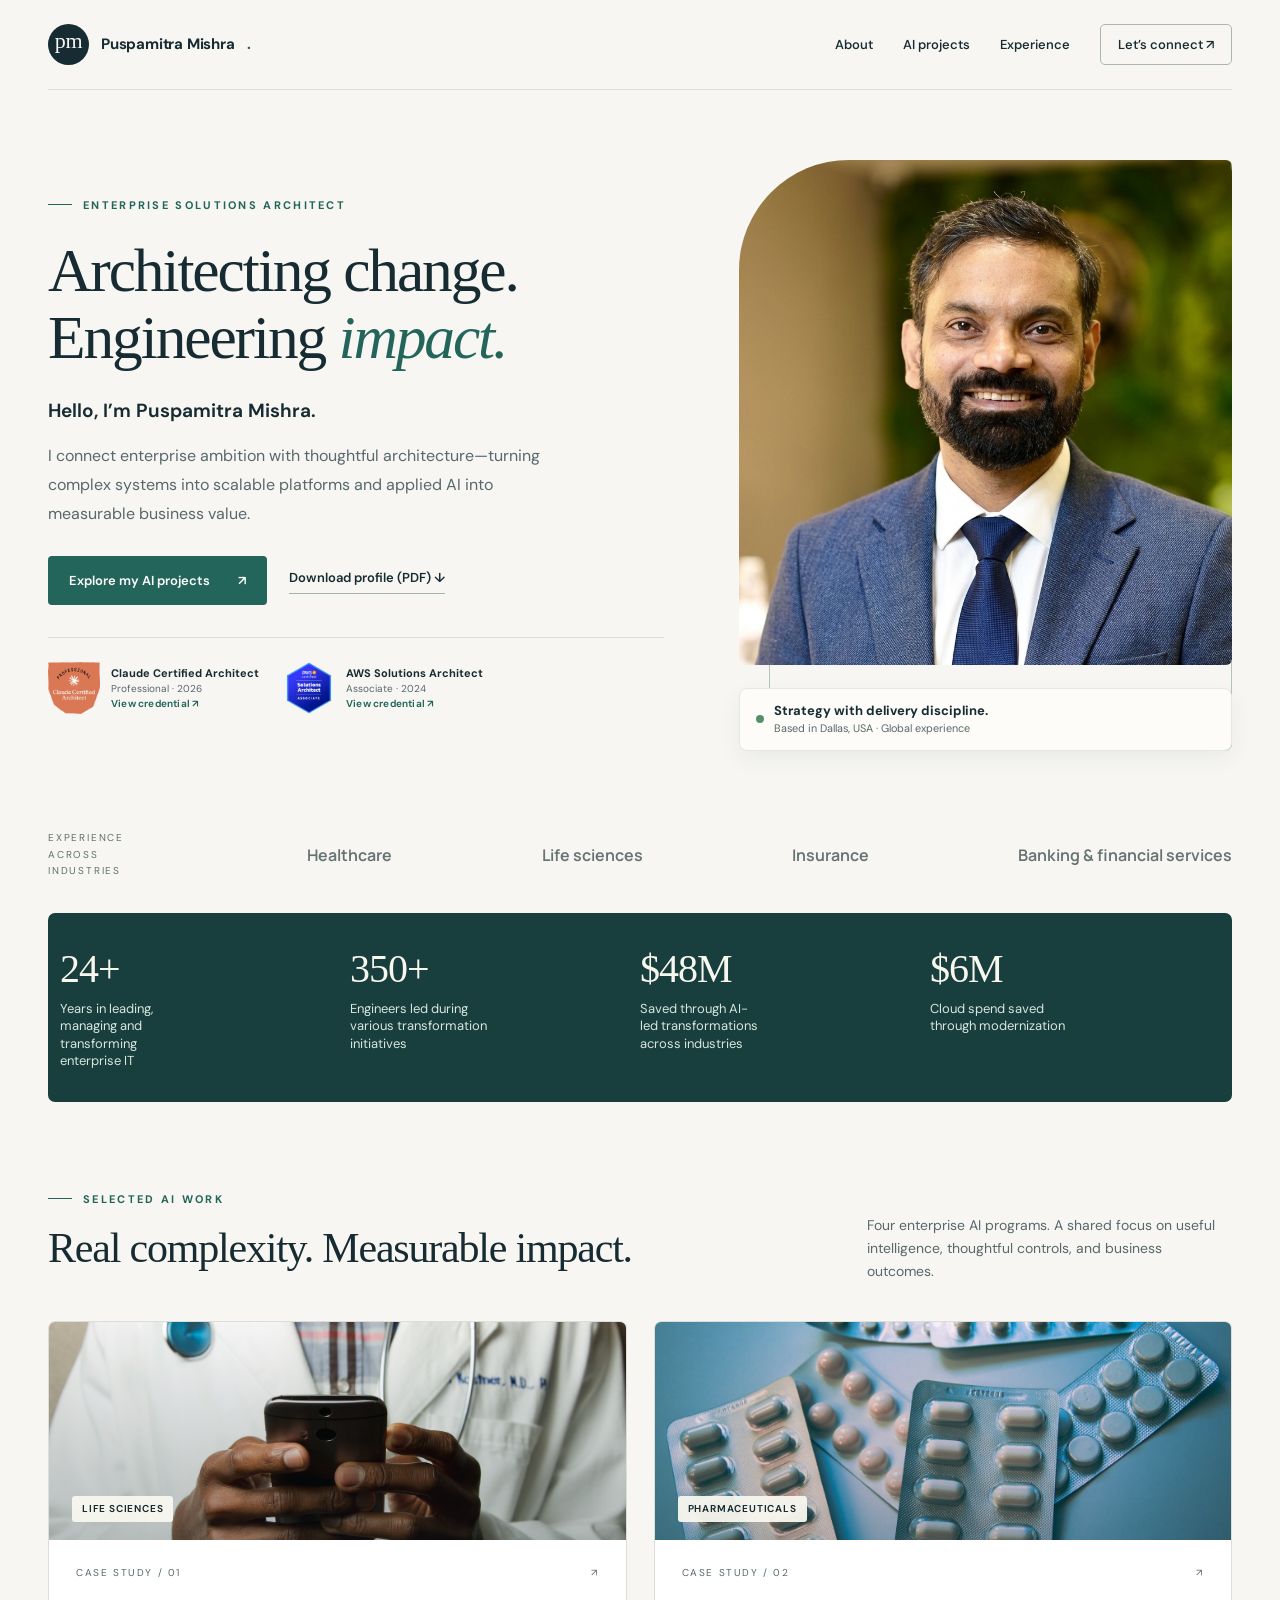
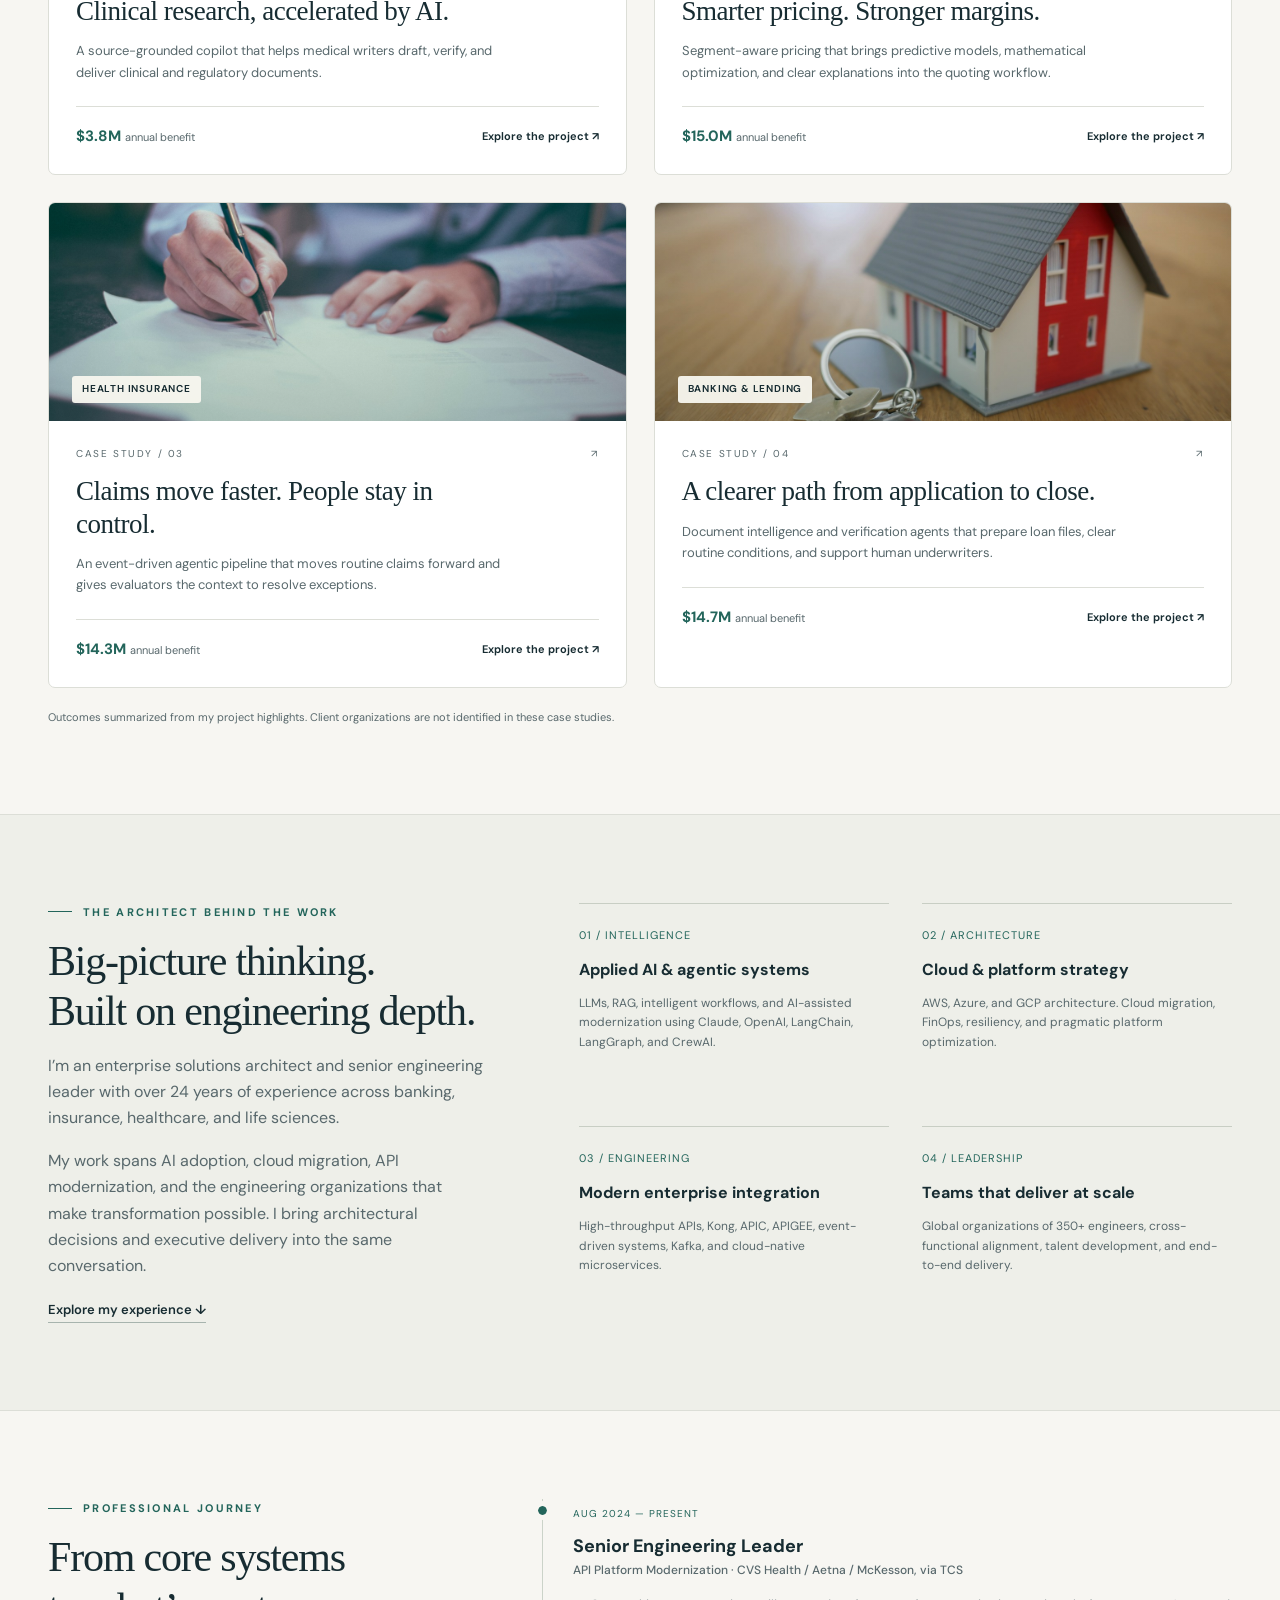
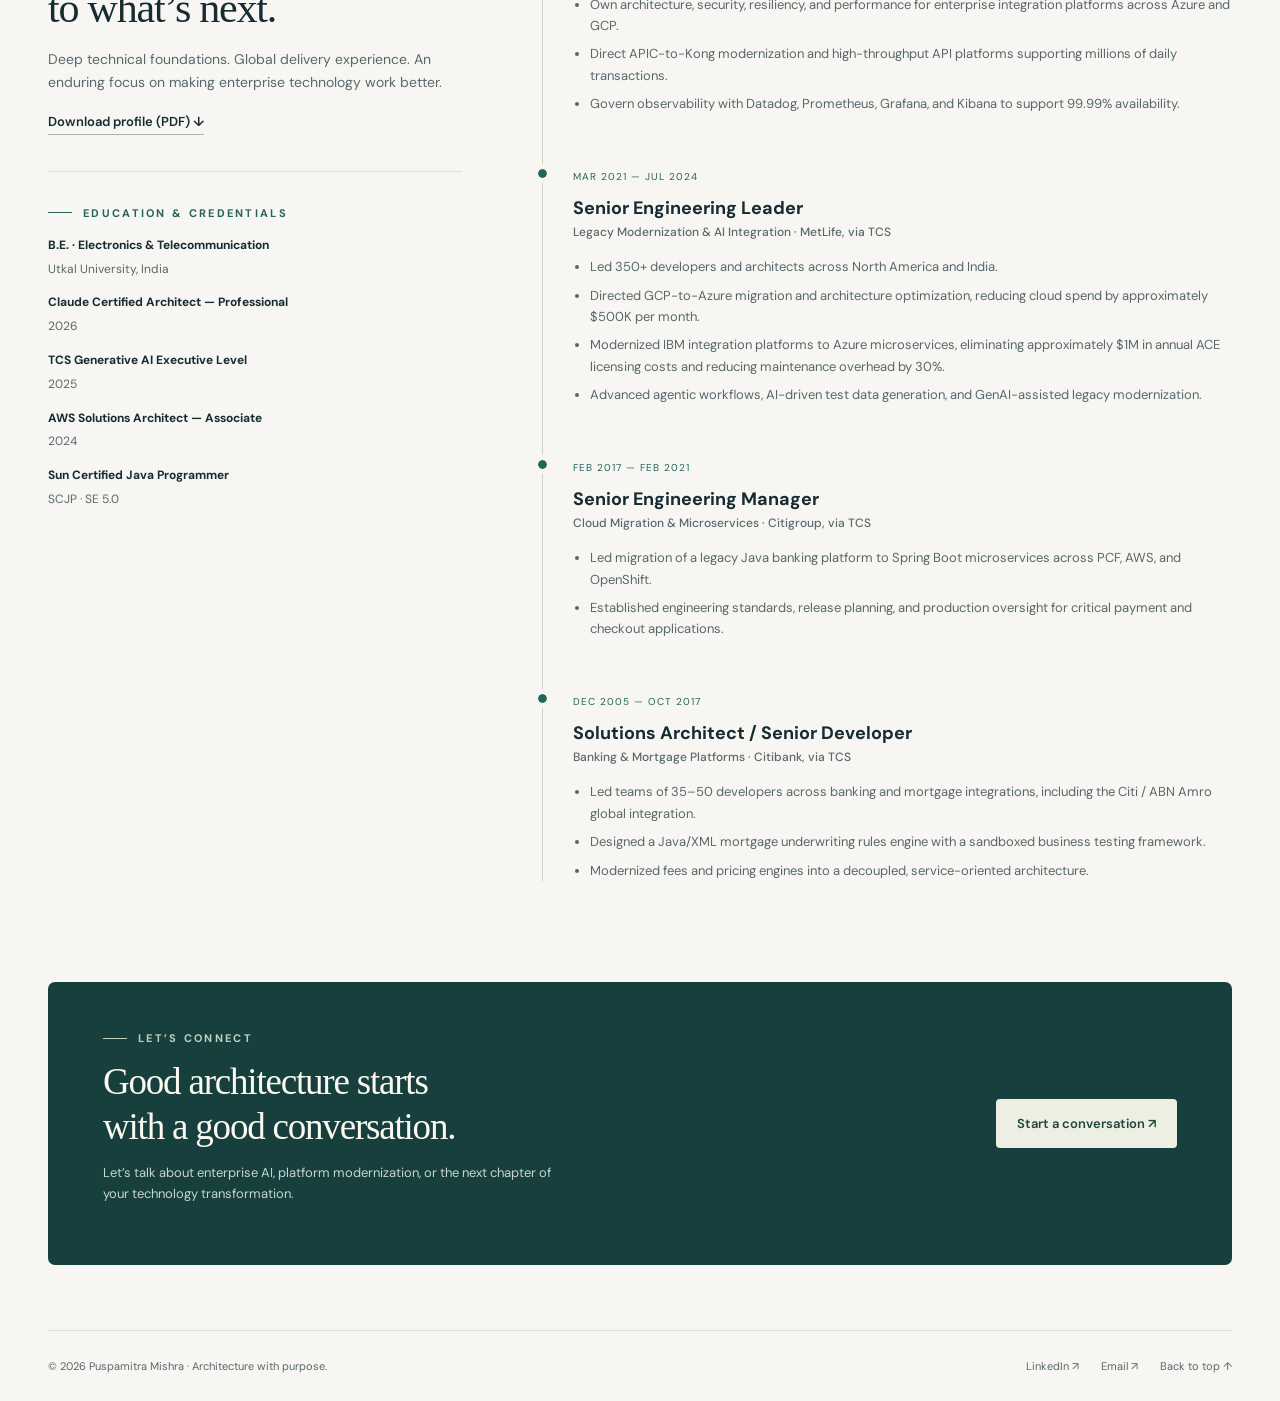
==== commit 34b651ff: "." ====
--- a/site/index.html
+++ b/site/index.html
@@ -1 +1 @@
-<!doctype html><html lang="en"><head><meta charset="utf-8"><meta name="viewport" content="width=device-width, initial-scale=1"><title>Enterprise Solutions Architect | Puspamitra Mishra</title><meta name="description" content="Puspamitra Mishra — enterprise solutions architect and engineering leader. Explore AI case studies, cloud modernization, and 24+ years of enterprise delivery."><meta name="theme-color" content="#173f3e"><meta property="og:title" content="Enterprise Solutions Architect"><meta property="og:description" content="Puspamitra Mishra — enterprise solutions architect and engineering leader. Explore AI case studies, cloud modernization, and 24+ years of enterprise delivery."><meta property="og:type" content="website"><link rel="icon" href="assets/favicon.svg" type="image/svg+xml"><link rel="stylesheet" href="styles.css"><script src="script.js" defer></script></head><body><a class="skip" href="#main">Skip to content</a><div class="wrap"><header class="header"><a class="brand" href="index.html" aria-label="Puspamitra Mishra home"><span class="monogram">pm<span class="sr-only"></span></span>Puspamitra Mishra<span style="color:var(--teal)">.</span></a><button class="menu" aria-expanded="false" aria-controls="navigation">Menu ☰</button><nav class="nav" id="navigation" aria-label="Main navigation"><a href="index.html#about">About</a><a href="index.html#projects">AI projects</a><a href="index.html#experience">Experience</a><a class="nav-contact" href="index.html#contact">Let’s connect ↗</a></nav></header></div><main id="main"><div class="wrap"><section class="hero" aria-labelledby="hero-title"><div><div class="eyebrow">Enterprise Solutions Architect</div><h1 id="hero-title">Architecting change.<br>Engineering <em>impact.</em></h1><p class="intro-name">Hello, I’m Puspamitra Mishra.</p><p class="hero-description">I connect enterprise ambition with thoughtful architecture—turning complex systems into scalable platforms and applied AI into measurable business value.</p><div class="actions"><a class="button" href="#projects">Explore my AI projects <span aria-hidden="true">↗</span></a><a class="text-link" href="assets/puspamitra-mishra-profile.pdf" download="Puspamitra-Mishra-Profile.pdf" type="application/pdf" aria-label="Download profile (PDF, 3 pages)">Download profile (PDF) ↓</a></div><div class="certs" aria-label="Professional certifications"><a class="cert" href="https://www.credly.com/badges/764b629f-2a50-4570-b988-5cd7cc30ea04" target="_blank" rel="noopener noreferrer"><img src="assets/claude-certified.png" width="52" height="54" alt="Claude Certified Architect Professional badge"><div><strong>Claude Certified Architect</strong>Professional · 2026 <span class="cert-link">View credential ↗</span></div></a><a class="cert" href="https://www.credly.com/badges/07dc9b54-49b2-461e-a9d6-54759287af67/public_url" target="_blank" rel="noopener noreferrer"><img src="assets/aws-certified.png" width="52" height="54" alt="AWS Certified Solutions Architect Associate badge"><div><strong>AWS Solutions Architect</strong>Associate · 2024 <span class="cert-link">View credential ↗</span></div></a></div></div><div class="portrait-frame"><img class="portrait" src="assets/portrait.png" width="842" height="1008" alt="Puspamitra Mishra in a blue suit" fetchpriority="high"><div class="portrait-note"><span class="status-dot" aria-hidden="true"></span><div><strong>Strategy with delivery discipline.</strong><small>Based in Dallas, USA · Global experience</small></div></div></div></section><div class="industries"><span>Experience across industries</span><b>Healthcare</b><b>Life sciences</b><b>Insurance</b><b>Banking & financial services</b></div><div class="metrics "><div class="metric"><strong>24+</strong><span>Years in enterprise technology</span></div><div class="metric"><strong>350+</strong><span>Engineers led through transformation</span></div><div class="metric"><strong>$48M</strong><span>Saved through AI-led transformation</span></div><div class="metric"><strong>$6M</strong><span>Cloud spend saved through modernization</span></div></div><section class="section" id="projects"><div class="section-head"><div><div class="eyebrow">Selected AI work</div><h2>Real complexity. Measurable impact.</h2></div><p>Four enterprise AI programs. A shared focus on useful intelligence, thoughtful controls, and business outcomes.</p></div><div class="project-grid"><a class="project-card" href="projects/clinical-document-intelligence.html"><div class="card-image"><img src="assets/clinical.jpg" alt="Clinical professionals reviewing information" width="1400" height="900" loading="lazy"><span class="image-label">Life sciences</span></div><div class="card-body"><div class="card-top"><span>Case study / 01</span><span aria-hidden="true">↗</span></div><h3>Clinical research, accelerated by AI.</h3><p>A source-grounded copilot that helps medical writers draft, verify, and deliver clinical and regulatory documents.</p><div class="card-bottom"><strong>$3.8M <small>annual benefit</small></strong><span>Explore the project <span aria-hidden="true">↗</span></span></div></div></a><a class="project-card" href="projects/ai-pharmaceutical-pricing.html"><div class="card-image"><img src="assets/pricing.jpg" alt="Pharmaceutical products and medication" width="1400" height="900" loading="lazy"><span class="image-label">Pharmaceuticals</span></div><div class="card-body"><div class="card-top"><span>Case study / 02</span><span aria-hidden="true">↗</span></div><h3>Smarter pricing. Stronger margins.</h3><p>Segment-aware pricing that brings predictive models, mathematical optimization, and clear explanations into the quoting workflow.</p><div class="card-bottom"><strong>$15.0M <small>annual benefit</small></strong><span>Explore the project <span aria-hidden="true">↗</span></span></div></div></a><a class="project-card" href="projects/agentic-claims-processing.html"><div class="card-image"><img src="assets/claims.jpg" alt="Professionals reviewing documents at a desk" width="1400" height="900" loading="lazy"><span class="image-label">Health insurance</span></div><div class="card-body"><div class="card-top"><span>Case study / 03</span><span aria-hidden="true">↗</span></div><h3>Claims move faster. People stay in control.</h3><p>An event-driven agentic pipeline that moves routine claims forward and gives evaluators the context to resolve exceptions.</p><div class="card-bottom"><strong>$14.3M <small>annual benefit</small></strong><span>Explore the project <span aria-hidden="true">↗</span></span></div></div></a><a class="project-card" href="projects/ai-mortgage-underwriting.html"><div class="card-image"><img src="assets/mortgage.jpg" alt="Residential home and mortgage-related imagery" width="1400" height="900" loading="lazy"><span class="image-label">Banking & lending</span></div><div class="card-body"><div class="card-top"><span>Case study / 04</span><span aria-hidden="true">↗</span></div><h3>A clearer path from application to close.</h3><p>Document intelligence and verification agents that prepare loan files, clear routine conditions, and support human underwriters.</p><div class="card-bottom"><strong>$14.7M <small>annual benefit</small></strong><span>Explore the project <span aria-hidden="true">↗</span></span></div></div></a></div><p class="project-note">Outcomes summarized from my project highlights. Client organizations are not identified in these case studies.</p></section></div><section class="about-section" id="about"><div class="section wrap about-grid"><div class="about-copy"><div class="eyebrow">The architect behind the work</div><h2>Big-picture thinking.<br>Built on engineering depth.</h2><p>I’m an enterprise solutions architect and senior engineering leader with over 24 years of experience across banking, insurance, healthcare, and life sciences.</p><p>My work spans AI adoption, cloud migration, API modernization, and the engineering organizations that make transformation possible. I bring architectural decisions and executive delivery into the same conversation.</p><a class="text-link" href="#experience">Explore my experience ↓</a></div><div class="expertise"><article><span class="number">01 / INTELLIGENCE</span><h3>Applied AI & agentic systems</h3><p>LLMs, RAG, intelligent workflows, and AI-assisted modernization using Claude, OpenAI, LangChain, LangGraph, and CrewAI.</p></article><article><span class="number">02 / ARCHITECTURE</span><h3>Cloud & platform strategy</h3><p>AWS, Azure, and GCP architecture. Cloud migration, FinOps, resiliency, and pragmatic platform optimization.</p></article><article><span class="number">03 / ENGINEERING</span><h3>Modern enterprise integration</h3><p>High-throughput APIs, Kong, APIC, APIGEE, event-driven systems, Kafka, and cloud-native microservices.</p></article><article><span class="number">04 / LEADERSHIP</span><h3>Teams that deliver at scale</h3><p>Global organizations of 350+ engineers, cross-functional alignment, talent development, and end-to-end delivery.</p></article></div></div></section><section class="section wrap experience-grid" id="experience"><div class="experience-intro"><div class="eyebrow">Professional journey</div><h2>From core systems<br>to what’s next.</h2><p>Deep technical foundations. Global delivery experience. An enduring focus on making enterprise technology work better.</p><a class="text-link" href="assets/puspamitra-mishra-profile.pdf" download="Puspamitra-Mishra-Profile.pdf" type="application/pdf" aria-label="Download profile (PDF, 3 pages)">Download profile (PDF) ↓</a><div class="credentials"><div class="eyebrow">Education & credentials</div><strong>B.E. · Electronics & Telecommunication</strong><p>Utkal University, India</p><strong>Claude Certified Architect — Professional</strong><p>2026</p><strong>TCS Generative AI Executive Level</strong><p>2025</p><strong>AWS Solutions Architect — Associate</strong><p>2024</p><strong>Sun Certified Java Programmer</strong><p>SCJP · SE 5.0</p></div></div><div class="timeline"><article><time>Aug 2024 — Present</time><h3>Senior Engineering Leader</h3><h4>API Platform Modernization · CVS Health / Aetna / McKesson, via TCS</h4><ul><li>Own architecture, security, resiliency, and performance for enterprise integration platforms across Azure and GCP.</li><li>Direct APIC-to-Kong modernization and high-throughput API platforms supporting millions of daily transactions.</li><li>Govern observability with Datadog, Prometheus, Grafana, and Kibana to support 99.99% availability.</li></ul></article><article><time>Mar 2021 — Jul 2024</time><h3>Senior Engineering Leader</h3><h4>Legacy Modernization & AI Integration · MetLife, via TCS</h4><ul><li>Led 350+ developers and architects across North America and India.</li><li>Directed GCP-to-Azure migration and architecture optimization, reducing cloud spend by approximately $500K per month.</li><li>Modernized IBM integration platforms to Azure microservices, eliminating approximately $1M in annual ACE licensing costs and reducing maintenance overhead by 30%.</li><li>Advanced agentic workflows, AI-driven test data generation, and GenAI-assisted legacy modernization.</li></ul></article><article><time>Feb 2017 — Feb 2021</time><h3>Senior Engineering Manager</h3><h4>Cloud Migration & Microservices · Citigroup, via TCS</h4><ul><li>Led migration of a legacy Java banking platform to Spring Boot microservices across PCF, AWS, and OpenShift.</li><li>Established engineering standards, release planning, and production oversight for critical payment and checkout applications.</li></ul></article><article><time>Dec 2005 — Oct 2017</time><h3>Solutions Architect / Senior Developer</h3><h4>Banking & Mortgage Platforms · Citibank, via TCS</h4><ul><li>Led teams of 35–50 developers across banking and mortgage integrations, including the Citi / ABN Amro global integration.</li><li>Designed a Java/XML mortgage underwriting rules engine with a sandboxed business testing framework.</li><li>Modernized fees and pricing engines into a decoupled, service-oriented architecture.</li></ul></article></div></section><section class="contact wrap" id="contact"><div><div class="eyebrow">Let’s connect</div><h2>Good architecture starts<br>with a good conversation.</h2><p>Let’s talk about enterprise AI, platform modernization, or the next chapter of your technology transformation.</p></div><a class="button" href="mailto:puspamitra.mishra@gmail.com">Start a conversation ↗</a></section></main><footer class="footer wrap"><span>© 2026 Puspamitra Mishra · Architecture with purpose.</span><div class="footer-links"><a href="https://www.linkedin.com/in/puspamitra-mishra-6b186b29/">LinkedIn ↗</a><a href="mailto:puspamitra.mishra@gmail.com">Email ↗</a><a href="#main">Back to top ↑</a></div></footer></body></html>+<!doctype html><html lang="en"><head><meta charset="utf-8"><meta name="viewport" content="width=device-width, initial-scale=1"><title>Enterprise Solutions Architect | Puspamitra Mishra</title><meta name="description" content="Puspamitra Mishra — enterprise solutions architect and engineering leader. Explore AI case studies, cloud modernization, and 24+ years of enterprise delivery."><meta name="theme-color" content="#173f3e"><meta property="og:title" content="Enterprise Solutions Architect"><meta property="og:description" content="Puspamitra Mishra — enterprise solutions architect and engineering leader. Explore AI case studies, cloud modernization, and 24+ years of enterprise delivery."><meta property="og:type" content="website"><link rel="icon" href="assets/favicon.svg" type="image/svg+xml"><link rel="stylesheet" href="styles.css"><script src="script.js" defer></script></head><body><a class="skip" href="#main">Skip to content</a><div class="wrap"><header class="header"><a class="brand" href="index.html" aria-label="Puspamitra Mishra home"><span class="monogram">pm<span class="sr-only"></span></span>Puspamitra Mishra<span style="color:var(--teal)">.</span></a><button class="menu" aria-expanded="false" aria-controls="navigation">Menu ☰</button><nav class="nav" id="navigation" aria-label="Main navigation"><a href="index.html#about">About</a><a href="index.html#projects">AI projects</a><a href="index.html#experience">Experience</a><a class="nav-contact" href="index.html#contact">Let’s connect ↗</a></nav></header></div><main id="main"><div class="wrap"><section class="hero" aria-labelledby="hero-title"><div><div class="eyebrow">Enterprise Solutions Architect</div><h1 id="hero-title">Architecting change.<br>Engineering <em>impact.</em></h1><p class="intro-name">Hello, I’m Puspamitra Mishra.</p><p class="hero-description">I connect enterprise ambition with thoughtful architecture—turning complex systems into scalable platforms and applied AI into measurable business value.</p><div class="actions"><a class="button" href="#projects">Explore my AI projects <span aria-hidden="true">↗</span></a><a class="text-link" href="assets/puspamitra-mishra-profile.pdf" download="Puspamitra-Mishra-Profile.pdf" type="application/pdf" aria-label="Download profile (PDF, 3 pages)">Download profile (PDF) ↓</a></div><div class="certs" aria-label="Professional certifications"><a class="cert" href="https://www.credly.com/badges/764b629f-2a50-4570-b988-5cd7cc30ea04" target="_blank" rel="noopener noreferrer"><img src="assets/claude-certified.png" width="52" height="54" alt="Claude Certified Architect Professional badge"><div><strong>Claude Certified Architect</strong>Professional · 2026 <span class="cert-link">View credential ↗</span></div></a><a class="cert" href="https://www.credly.com/badges/07dc9b54-49b2-461e-a9d6-54759287af67/public_url" target="_blank" rel="noopener noreferrer"><img src="assets/aws-certified.png" width="52" height="54" alt="AWS Certified Solutions Architect Associate badge"><div><strong>AWS Solutions Architect</strong>Associate · 2024 <span class="cert-link">View credential ↗</span></div></a></div></div><div class="portrait-frame"><img class="portrait" src="assets/portrait.png" width="842" height="1008" alt="Puspamitra Mishra in a blue suit" fetchpriority="high"><div class="portrait-note"><span class="status-dot" aria-hidden="true"></span><div><strong>Strategy with delivery discipline.</strong><small>Based in Dallas, USA · Global experience</small></div></div></div></section><div class="industries"><span>Experience across industries</span><b>Healthcare</b><b>Life sciences</b><b>Insurance</b><b>Banking & financial services</b></div><div class="metrics "><div class="metric"><strong>24+</strong><span>Years in leading, managing and transforming enterprise IT</span></div><div class="metric"><strong>350+</strong><span>Engineers led during various transformation initiatives</span></div><div class="metric"><strong>$48M</strong><span>Saved through AI-led transformations across industries</span></div><div class="metric"><strong>$6M</strong><span>Cloud spend saved through modernization</span></div></div><section class="section" id="projects"><div class="section-head"><div><div class="eyebrow">Selected AI work</div><h2>Real complexity. Measurable impact.</h2></div><p>Four enterprise AI programs. A shared focus on useful intelligence, thoughtful controls, and business outcomes.</p></div><div class="project-grid"><a class="project-card" href="projects/clinical-document-intelligence.html"><div class="card-image"><img src="assets/clinical.jpg" alt="Clinical professionals reviewing information" width="1400" height="900" loading="lazy"><span class="image-label">Life sciences</span></div><div class="card-body"><div class="card-top"><span>Case study / 01</span><span aria-hidden="true">↗</span></div><h3>Clinical research, accelerated by AI.</h3><p>A source-grounded copilot that helps medical writers draft, verify, and deliver clinical and regulatory documents.</p><div class="card-bottom"><strong>$3.8M <small>annual benefit</small></strong><span>Explore the project <span aria-hidden="true">↗</span></span></div></div></a><a class="project-card" href="projects/ai-pharmaceutical-pricing.html"><div class="card-image"><img src="assets/pricing.jpg" alt="Pharmaceutical products and medication" width="1400" height="900" loading="lazy"><span class="image-label">Pharmaceuticals</span></div><div class="card-body"><div class="card-top"><span>Case study / 02</span><span aria-hidden="true">↗</span></div><h3>Smarter pricing. Stronger margins.</h3><p>Segment-aware pricing that brings predictive models, mathematical optimization, and clear explanations into the quoting workflow.</p><div class="card-bottom"><strong>$15.0M <small>annual benefit</small></strong><span>Explore the project <span aria-hidden="true">↗</span></span></div></div></a><a class="project-card" href="projects/agentic-claims-processing.html"><div class="card-image"><img src="assets/claims.jpg" alt="Professionals reviewing documents at a desk" width="1400" height="900" loading="lazy"><span class="image-label">Health insurance</span></div><div class="card-body"><div class="card-top"><span>Case study / 03</span><span aria-hidden="true">↗</span></div><h3>Claims move faster. People stay in control.</h3><p>An event-driven agentic pipeline that moves routine claims forward and gives evaluators the context to resolve exceptions.</p><div class="card-bottom"><strong>$14.3M <small>annual benefit</small></strong><span>Explore the project <span aria-hidden="true">↗</span></span></div></div></a><a class="project-card" href="projects/ai-mortgage-underwriting.html"><div class="card-image"><img src="assets/mortgage.jpg" alt="Residential home and mortgage-related imagery" width="1400" height="900" loading="lazy"><span class="image-label">Banking & lending</span></div><div class="card-body"><div class="card-top"><span>Case study / 04</span><span aria-hidden="true">↗</span></div><h3>A clearer path from application to close.</h3><p>Document intelligence and verification agents that prepare loan files, clear routine conditions, and support human underwriters.</p><div class="card-bottom"><strong>$14.7M <small>annual benefit</small></strong><span>Explore the project <span aria-hidden="true">↗</span></span></div></div></a></div><p class="project-note">Outcomes summarized from my project highlights. Client organizations are not identified in these case studies.</p></section></div><section class="about-section" id="about"><div class="section wrap about-grid"><div class="about-copy"><div class="eyebrow">The architect behind the work</div><h2>Big-picture thinking.<br>Built on engineering depth.</h2><p>I’m an enterprise solutions architect and senior engineering leader with over 24 years of experience across banking, insurance, healthcare, and life sciences.</p><p>My work spans AI adoption, cloud migration, API modernization, and the engineering organizations that make transformation possible. I bring architectural decisions and executive delivery into the same conversation.</p><a class="text-link" href="#experience">Explore my experience ↓</a></div><div class="expertise"><article><span class="number">01 / INTELLIGENCE</span><h3>Applied AI & agentic systems</h3><p>LLMs, RAG, intelligent workflows, and AI-assisted modernization using Claude, OpenAI, LangChain, LangGraph, and CrewAI.</p></article><article><span class="number">02 / ARCHITECTURE</span><h3>Cloud & platform strategy</h3><p>AWS, Azure, and GCP architecture. Cloud migration, FinOps, resiliency, and pragmatic platform optimization.</p></article><article><span class="number">03 / ENGINEERING</span><h3>Modern enterprise integration</h3><p>High-throughput APIs, Kong, APIC, APIGEE, event-driven systems, Kafka, and cloud-native microservices.</p></article><article><span class="number">04 / LEADERSHIP</span><h3>Teams that deliver at scale</h3><p>Global organizations of 350+ engineers, cross-functional alignment, talent development, and end-to-end delivery.</p></article></div></div></section><section class="section wrap experience-grid" id="experience"><div class="experience-intro"><div class="eyebrow">Professional journey</div><h2>From core systems<br>to what’s next.</h2><p>Deep technical foundations. Global delivery experience. An enduring focus on making enterprise technology work better.</p><a class="text-link" href="assets/puspamitra-mishra-profile.pdf" download="Puspamitra-Mishra-Profile.pdf" type="application/pdf" aria-label="Download profile (PDF, 3 pages)">Download profile (PDF) ↓</a><div class="credentials"><div class="eyebrow">Education & credentials</div><strong>B.E. · Electronics & Telecommunication</strong><p>Utkal University, India</p><strong>Claude Certified Architect — Professional</strong><p>2026</p><strong>TCS Generative AI Executive Level</strong><p>2025</p><strong>AWS Solutions Architect — Associate</strong><p>2024</p><strong>Sun Certified Java Programmer</strong><p>SCJP · SE 5.0</p></div></div><div class="timeline"><article><time>Aug 2024 — Present</time><h3>Senior Engineering Leader</h3><h4>API Platform Modernization · CVS Health / Aetna / McKesson, via TCS</h4><ul><li>Own architecture, security, resiliency, and performance for enterprise integration platforms across Azure and GCP.</li><li>Direct APIC-to-Kong modernization and high-throughput API platforms supporting millions of daily transactions.</li><li>Govern observability with Datadog, Prometheus, Grafana, and Kibana to support 99.99% availability.</li></ul></article><article><time>Mar 2021 — Jul 2024</time><h3>Senior Engineering Leader</h3><h4>Legacy Modernization & AI Integration · MetLife, via TCS</h4><ul><li>Led 350+ developers and architects across North America and India.</li><li>Directed GCP-to-Azure migration and architecture optimization, reducing cloud spend by approximately $500K per month.</li><li>Modernized IBM integration platforms to Azure microservices, eliminating approximately $1M in annual ACE licensing costs and reducing maintenance overhead by 30%.</li><li>Advanced agentic workflows, AI-driven test data generation, and GenAI-assisted legacy modernization.</li></ul></article><article><time>Feb 2017 — Feb 2021</time><h3>Senior Engineering Manager</h3><h4>Cloud Migration & Microservices · Citigroup, via TCS</h4><ul><li>Led migration of a legacy Java banking platform to Spring Boot microservices across PCF, AWS, and OpenShift.</li><li>Established engineering standards, release planning, and production oversight for critical payment and checkout applications.</li></ul></article><article><time>Dec 2005 — Oct 2017</time><h3>Solutions Architect / Senior Developer</h3><h4>Banking & Mortgage Platforms · Citibank, via TCS</h4><ul><li>Led teams of 35–50 developers across banking and mortgage integrations, including the Citi / ABN Amro global integration.</li><li>Designed a Java/XML mortgage underwriting rules engine with a sandboxed business testing framework.</li><li>Modernized fees and pricing engines into a decoupled, service-oriented architecture.</li></ul></article></div></section><section class="contact wrap" id="contact"><div><div class="eyebrow">Let’s connect</div><h2>Good architecture starts<br>with a good conversation.</h2><p>Let’s talk about enterprise AI, platform modernization, or the next chapter of your technology transformation.</p></div><a class="button" href="mailto:puspamitra.mishra@gmail.com">Start a conversation ↗</a></section></main><footer class="footer wrap"><span>© 2026 Puspamitra Mishra · Architecture with purpose.</span><div class="footer-links"><a href="https://www.linkedin.com/in/puspamitra-mishra-6b186b29/">LinkedIn ↗</a><a href="mailto:puspamitra.mishra@gmail.com">Email ↗</a><a href="#main">Back to top ↑</a></div></footer></body></html>
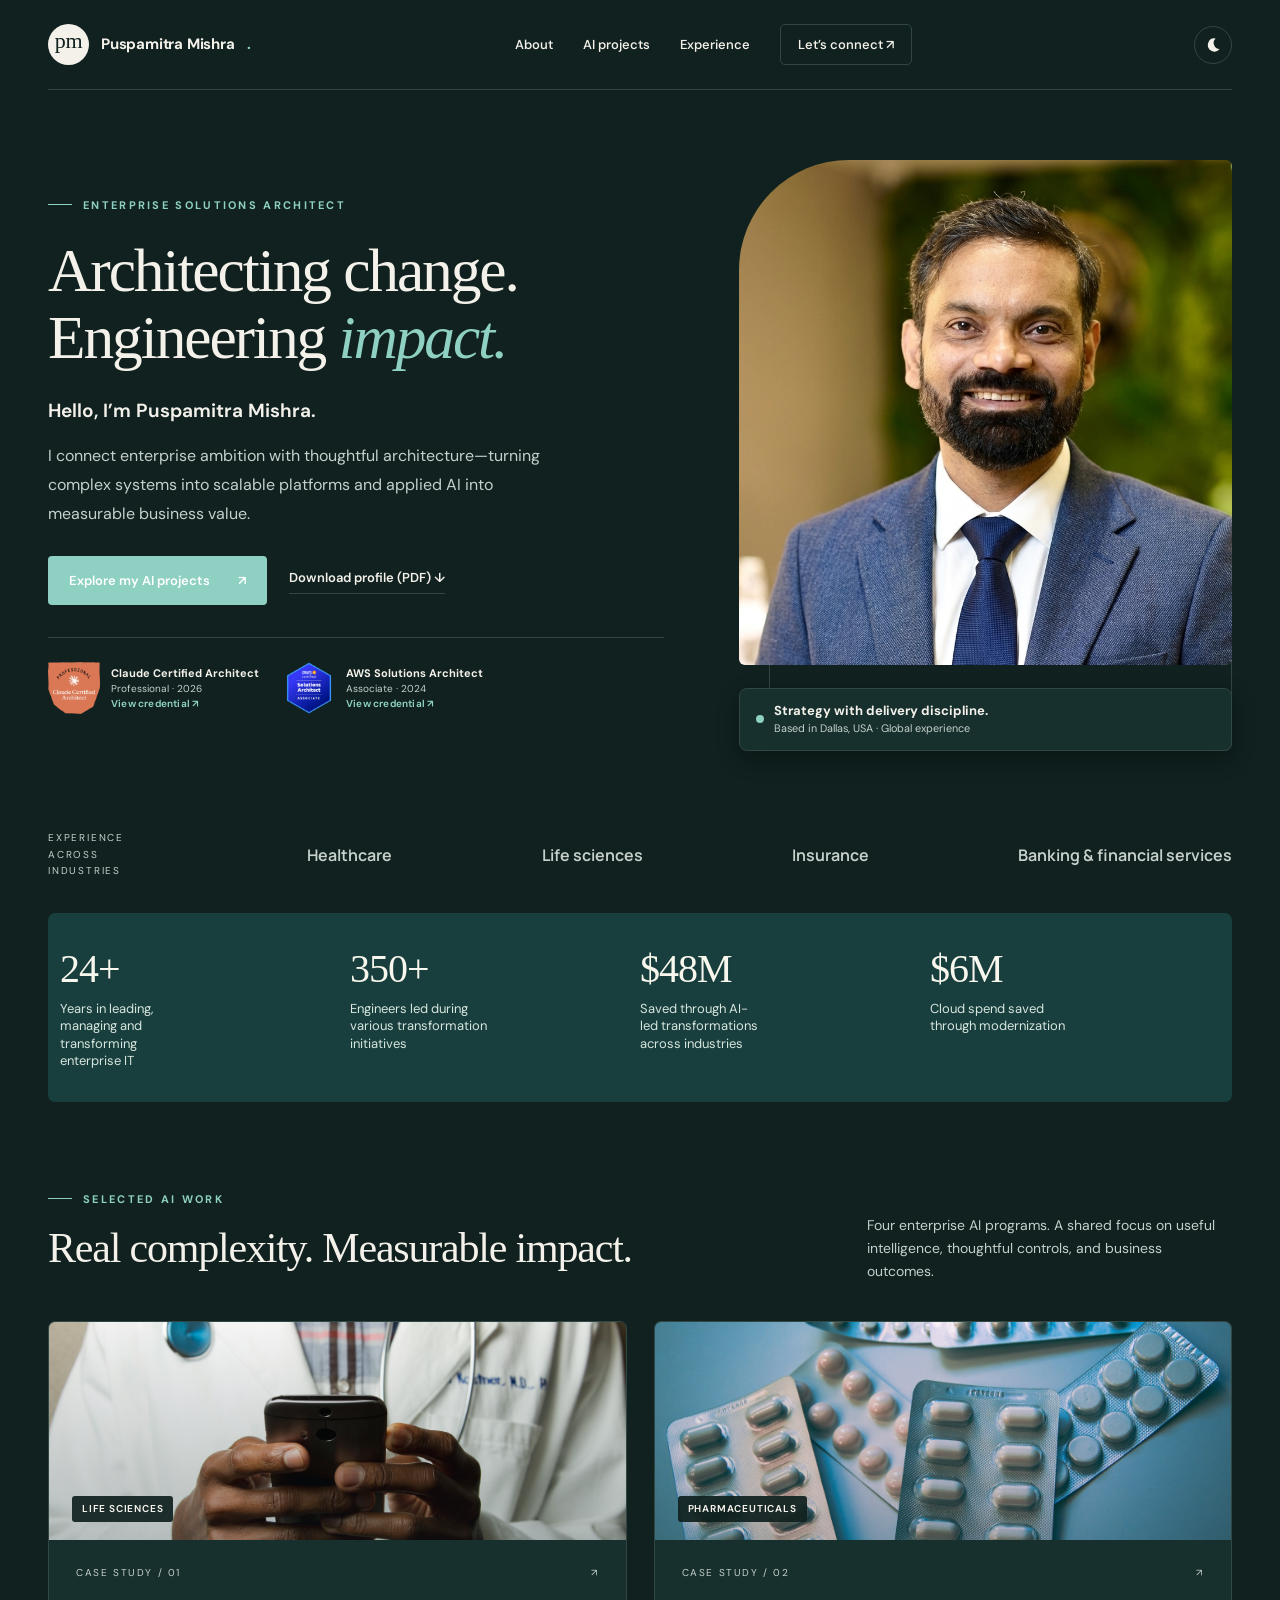
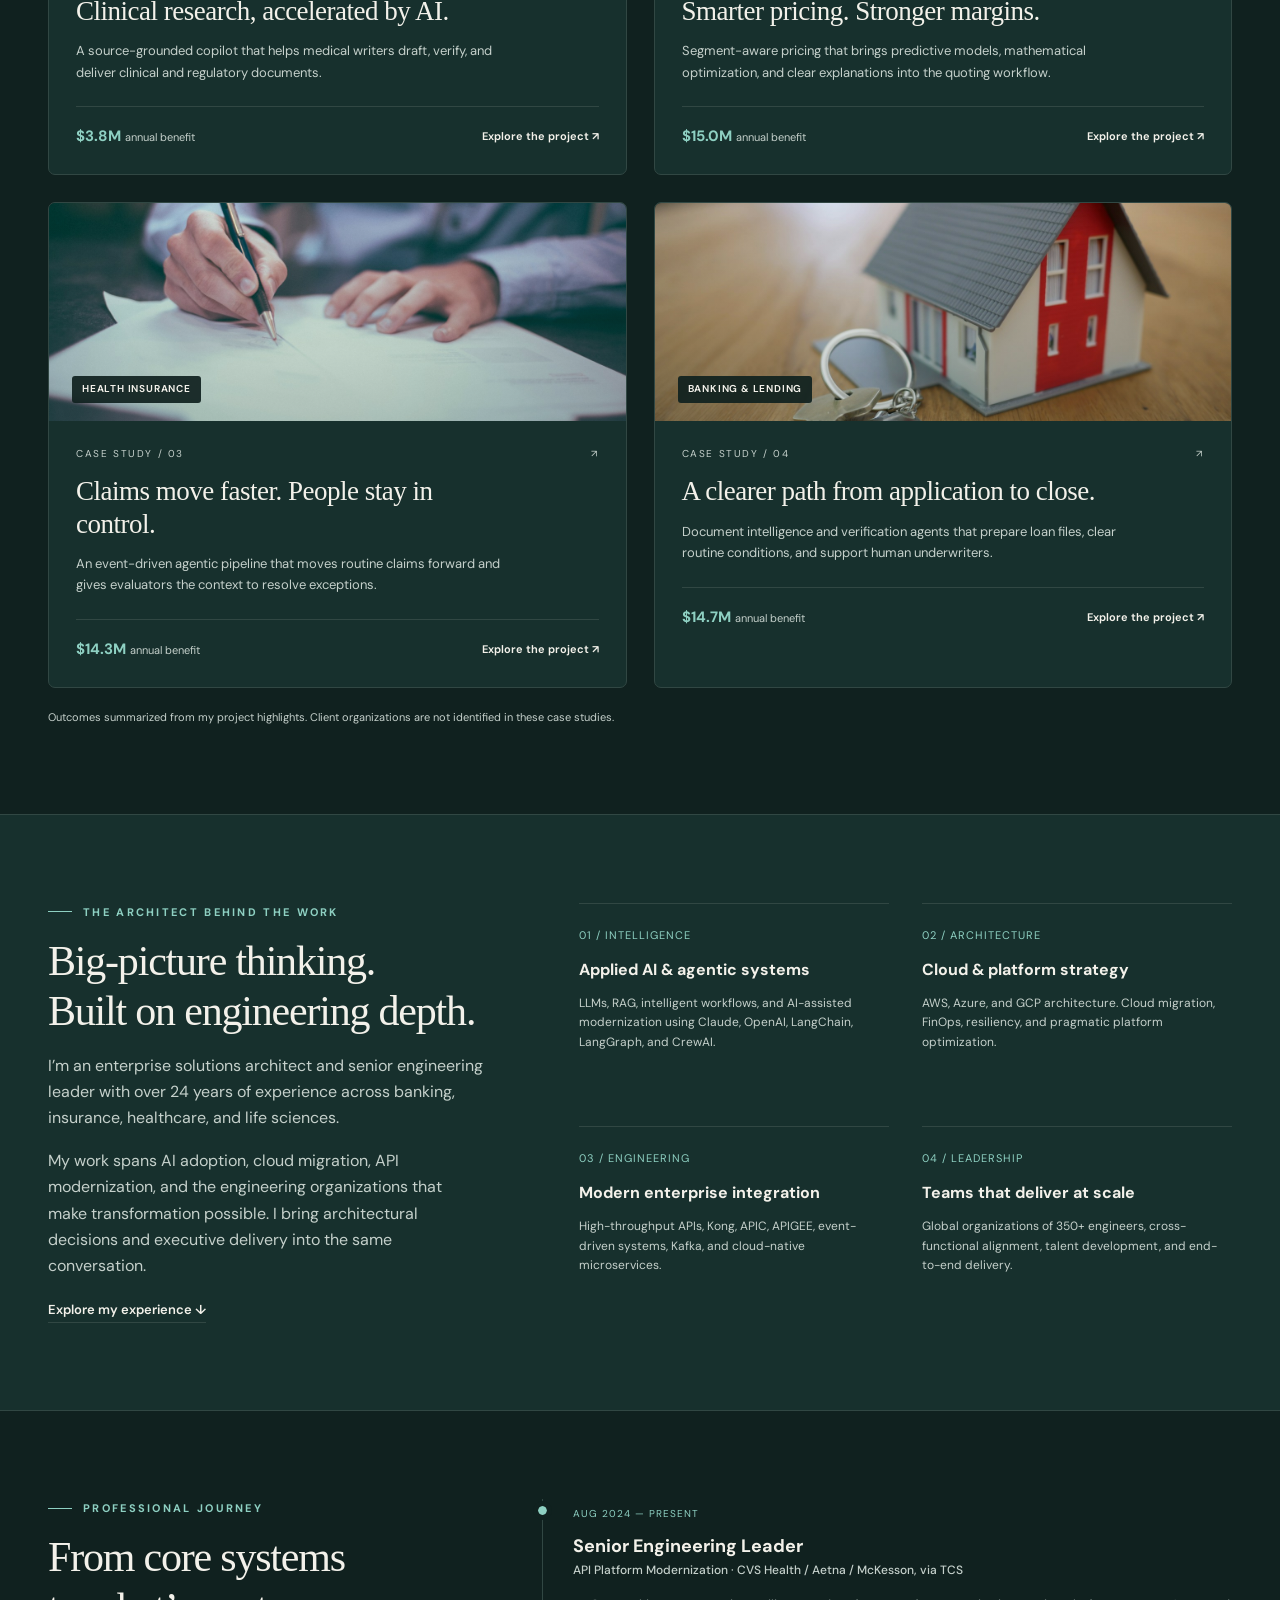
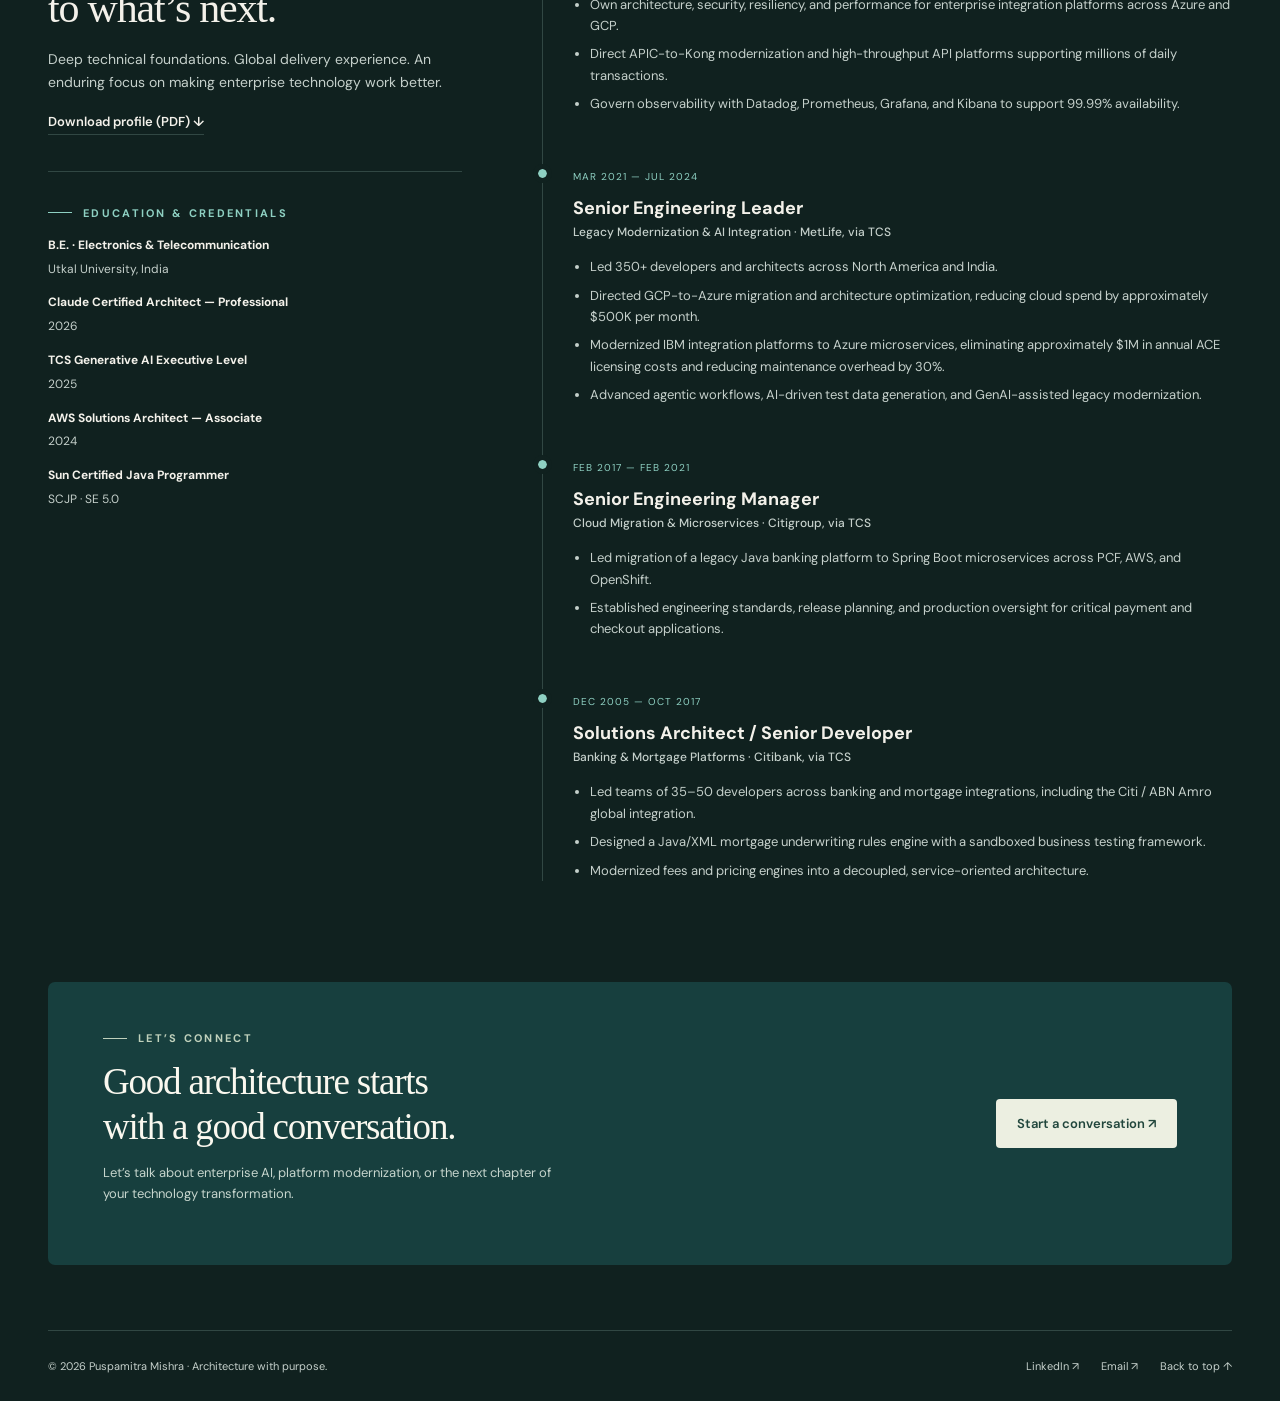
==== commit 015d77bf: "day-night mode" ====
--- a/site/index.html
+++ b/site/index.html
@@ -1 +1 @@
-<!doctype html><html lang="en"><head><meta charset="utf-8"><meta name="viewport" content="width=device-width, initial-scale=1"><title>Enterprise Solutions Architect | Puspamitra Mishra</title><meta name="description" content="Puspamitra Mishra — enterprise solutions architect and engineering leader. Explore AI case studies, cloud modernization, and 24+ years of enterprise delivery."><meta name="theme-color" content="#173f3e"><meta property="og:title" content="Enterprise Solutions Architect"><meta property="og:description" content="Puspamitra Mishra — enterprise solutions architect and engineering leader. Explore AI case studies, cloud modernization, and 24+ years of enterprise delivery."><meta property="og:type" content="website"><link rel="icon" href="assets/favicon.svg" type="image/svg+xml"><link rel="stylesheet" href="styles.css"><script src="script.js" defer></script></head><body><a class="skip" href="#main">Skip to content</a><div class="wrap"><header class="header"><a class="brand" href="index.html" aria-label="Puspamitra Mishra home"><span class="monogram">pm<span class="sr-only"></span></span>Puspamitra Mishra<span style="color:var(--teal)">.</span></a><button class="menu" aria-expanded="false" aria-controls="navigation">Menu ☰</button><nav class="nav" id="navigation" aria-label="Main navigation"><a href="index.html#about">About</a><a href="index.html#projects">AI projects</a><a href="index.html#experience">Experience</a><a class="nav-contact" href="index.html#contact">Let’s connect ↗</a></nav></header></div><main id="main"><div class="wrap"><section class="hero" aria-labelledby="hero-title"><div><div class="eyebrow">Enterprise Solutions Architect</div><h1 id="hero-title">Architecting change.<br>Engineering <em>impact.</em></h1><p class="intro-name">Hello, I’m Puspamitra Mishra.</p><p class="hero-description">I connect enterprise ambition with thoughtful architecture—turning complex systems into scalable platforms and applied AI into measurable business value.</p><div class="actions"><a class="button" href="#projects">Explore my AI projects <span aria-hidden="true">↗</span></a><a class="text-link" href="assets/puspamitra-mishra-profile.pdf" download="Puspamitra-Mishra-Profile.pdf" type="application/pdf" aria-label="Download profile (PDF, 3 pages)">Download profile (PDF) ↓</a></div><div class="certs" aria-label="Professional certifications"><a class="cert" href="https://www.credly.com/badges/764b629f-2a50-4570-b988-5cd7cc30ea04" target="_blank" rel="noopener noreferrer"><img src="assets/claude-certified.png" width="52" height="54" alt="Claude Certified Architect Professional badge"><div><strong>Claude Certified Architect</strong>Professional · 2026 <span class="cert-link">View credential ↗</span></div></a><a class="cert" href="https://www.credly.com/badges/07dc9b54-49b2-461e-a9d6-54759287af67/public_url" target="_blank" rel="noopener noreferrer"><img src="assets/aws-certified.png" width="52" height="54" alt="AWS Certified Solutions Architect Associate badge"><div><strong>AWS Solutions Architect</strong>Associate · 2024 <span class="cert-link">View credential ↗</span></div></a></div></div><div class="portrait-frame"><img class="portrait" src="assets/portrait.png" width="842" height="1008" alt="Puspamitra Mishra in a blue suit" fetchpriority="high"><div class="portrait-note"><span class="status-dot" aria-hidden="true"></span><div><strong>Strategy with delivery discipline.</strong><small>Based in Dallas, USA · Global experience</small></div></div></div></section><div class="industries"><span>Experience across industries</span><b>Healthcare</b><b>Life sciences</b><b>Insurance</b><b>Banking & financial services</b></div><div class="metrics "><div class="metric"><strong>24+</strong><span>Years in leading, managing and transforming enterprise IT</span></div><div class="metric"><strong>350+</strong><span>Engineers led during various transformation initiatives</span></div><div class="metric"><strong>$48M</strong><span>Saved through AI-led transformations across industries</span></div><div class="metric"><strong>$6M</strong><span>Cloud spend saved through modernization</span></div></div><section class="section" id="projects"><div class="section-head"><div><div class="eyebrow">Selected AI work</div><h2>Real complexity. Measurable impact.</h2></div><p>Four enterprise AI programs. A shared focus on useful intelligence, thoughtful controls, and business outcomes.</p></div><div class="project-grid"><a class="project-card" href="projects/clinical-document-intelligence.html"><div class="card-image"><img src="assets/clinical.jpg" alt="Clinical professionals reviewing information" width="1400" height="900" loading="lazy"><span class="image-label">Life sciences</span></div><div class="card-body"><div class="card-top"><span>Case study / 01</span><span aria-hidden="true">↗</span></div><h3>Clinical research, accelerated by AI.</h3><p>A source-grounded copilot that helps medical writers draft, verify, and deliver clinical and regulatory documents.</p><div class="card-bottom"><strong>$3.8M <small>annual benefit</small></strong><span>Explore the project <span aria-hidden="true">↗</span></span></div></div></a><a class="project-card" href="projects/ai-pharmaceutical-pricing.html"><div class="card-image"><img src="assets/pricing.jpg" alt="Pharmaceutical products and medication" width="1400" height="900" loading="lazy"><span class="image-label">Pharmaceuticals</span></div><div class="card-body"><div class="card-top"><span>Case study / 02</span><span aria-hidden="true">↗</span></div><h3>Smarter pricing. Stronger margins.</h3><p>Segment-aware pricing that brings predictive models, mathematical optimization, and clear explanations into the quoting workflow.</p><div class="card-bottom"><strong>$15.0M <small>annual benefit</small></strong><span>Explore the project <span aria-hidden="true">↗</span></span></div></div></a><a class="project-card" href="projects/agentic-claims-processing.html"><div class="card-image"><img src="assets/claims.jpg" alt="Professionals reviewing documents at a desk" width="1400" height="900" loading="lazy"><span class="image-label">Health insurance</span></div><div class="card-body"><div class="card-top"><span>Case study / 03</span><span aria-hidden="true">↗</span></div><h3>Claims move faster. People stay in control.</h3><p>An event-driven agentic pipeline that moves routine claims forward and gives evaluators the context to resolve exceptions.</p><div class="card-bottom"><strong>$14.3M <small>annual benefit</small></strong><span>Explore the project <span aria-hidden="true">↗</span></span></div></div></a><a class="project-card" href="projects/ai-mortgage-underwriting.html"><div class="card-image"><img src="assets/mortgage.jpg" alt="Residential home and mortgage-related imagery" width="1400" height="900" loading="lazy"><span class="image-label">Banking & lending</span></div><div class="card-body"><div class="card-top"><span>Case study / 04</span><span aria-hidden="true">↗</span></div><h3>A clearer path from application to close.</h3><p>Document intelligence and verification agents that prepare loan files, clear routine conditions, and support human underwriters.</p><div class="card-bottom"><strong>$14.7M <small>annual benefit</small></strong><span>Explore the project <span aria-hidden="true">↗</span></span></div></div></a></div><p class="project-note">Outcomes summarized from my project highlights. Client organizations are not identified in these case studies.</p></section></div><section class="about-section" id="about"><div class="section wrap about-grid"><div class="about-copy"><div class="eyebrow">The architect behind the work</div><h2>Big-picture thinking.<br>Built on engineering depth.</h2><p>I’m an enterprise solutions architect and senior engineering leader with over 24 years of experience across banking, insurance, healthcare, and life sciences.</p><p>My work spans AI adoption, cloud migration, API modernization, and the engineering organizations that make transformation possible. I bring architectural decisions and executive delivery into the same conversation.</p><a class="text-link" href="#experience">Explore my experience ↓</a></div><div class="expertise"><article><span class="number">01 / INTELLIGENCE</span><h3>Applied AI & agentic systems</h3><p>LLMs, RAG, intelligent workflows, and AI-assisted modernization using Claude, OpenAI, LangChain, LangGraph, and CrewAI.</p></article><article><span class="number">02 / ARCHITECTURE</span><h3>Cloud & platform strategy</h3><p>AWS, Azure, and GCP architecture. Cloud migration, FinOps, resiliency, and pragmatic platform optimization.</p></article><article><span class="number">03 / ENGINEERING</span><h3>Modern enterprise integration</h3><p>High-throughput APIs, Kong, APIC, APIGEE, event-driven systems, Kafka, and cloud-native microservices.</p></article><article><span class="number">04 / LEADERSHIP</span><h3>Teams that deliver at scale</h3><p>Global organizations of 350+ engineers, cross-functional alignment, talent development, and end-to-end delivery.</p></article></div></div></section><section class="section wrap experience-grid" id="experience"><div class="experience-intro"><div class="eyebrow">Professional journey</div><h2>From core systems<br>to what’s next.</h2><p>Deep technical foundations. Global delivery experience. An enduring focus on making enterprise technology work better.</p><a class="text-link" href="assets/puspamitra-mishra-profile.pdf" download="Puspamitra-Mishra-Profile.pdf" type="application/pdf" aria-label="Download profile (PDF, 3 pages)">Download profile (PDF) ↓</a><div class="credentials"><div class="eyebrow">Education & credentials</div><strong>B.E. · Electronics & Telecommunication</strong><p>Utkal University, India</p><strong>Claude Certified Architect — Professional</strong><p>2026</p><strong>TCS Generative AI Executive Level</strong><p>2025</p><strong>AWS Solutions Architect — Associate</strong><p>2024</p><strong>Sun Certified Java Programmer</strong><p>SCJP · SE 5.0</p></div></div><div class="timeline"><article><time>Aug 2024 — Present</time><h3>Senior Engineering Leader</h3><h4>API Platform Modernization · CVS Health / Aetna / McKesson, via TCS</h4><ul><li>Own architecture, security, resiliency, and performance for enterprise integration platforms across Azure and GCP.</li><li>Direct APIC-to-Kong modernization and high-throughput API platforms supporting millions of daily transactions.</li><li>Govern observability with Datadog, Prometheus, Grafana, and Kibana to support 99.99% availability.</li></ul></article><article><time>Mar 2021 — Jul 2024</time><h3>Senior Engineering Leader</h3><h4>Legacy Modernization & AI Integration · MetLife, via TCS</h4><ul><li>Led 350+ developers and architects across North America and India.</li><li>Directed GCP-to-Azure migration and architecture optimization, reducing cloud spend by approximately $500K per month.</li><li>Modernized IBM integration platforms to Azure microservices, eliminating approximately $1M in annual ACE licensing costs and reducing maintenance overhead by 30%.</li><li>Advanced agentic workflows, AI-driven test data generation, and GenAI-assisted legacy modernization.</li></ul></article><article><time>Feb 2017 — Feb 2021</time><h3>Senior Engineering Manager</h3><h4>Cloud Migration & Microservices · Citigroup, via TCS</h4><ul><li>Led migration of a legacy Java banking platform to Spring Boot microservices across PCF, AWS, and OpenShift.</li><li>Established engineering standards, release planning, and production oversight for critical payment and checkout applications.</li></ul></article><article><time>Dec 2005 — Oct 2017</time><h3>Solutions Architect / Senior Developer</h3><h4>Banking & Mortgage Platforms · Citibank, via TCS</h4><ul><li>Led teams of 35–50 developers across banking and mortgage integrations, including the Citi / ABN Amro global integration.</li><li>Designed a Java/XML mortgage underwriting rules engine with a sandboxed business testing framework.</li><li>Modernized fees and pricing engines into a decoupled, service-oriented architecture.</li></ul></article></div></section><section class="contact wrap" id="contact"><div><div class="eyebrow">Let’s connect</div><h2>Good architecture starts<br>with a good conversation.</h2><p>Let’s talk about enterprise AI, platform modernization, or the next chapter of your technology transformation.</p></div><a class="button" href="mailto:puspamitra.mishra@gmail.com">Start a conversation ↗</a></section></main><footer class="footer wrap"><span>© 2026 Puspamitra Mishra · Architecture with purpose.</span><div class="footer-links"><a href="https://www.linkedin.com/in/puspamitra-mishra-6b186b29/">LinkedIn ↗</a><a href="mailto:puspamitra.mishra@gmail.com">Email ↗</a><a href="#main">Back to top ↑</a></div></footer></body></html>+<!doctype html><html lang="en"><head><meta charset="utf-8"><meta name="viewport" content="width=device-width, initial-scale=1"><title>Enterprise Solutions Architect | Puspamitra Mishra</title><meta name="description" content="Puspamitra Mishra — enterprise solutions architect and engineering leader. Explore AI case studies, cloud modernization, and 24+ years of enterprise delivery."><meta name="theme-color" content="#10211f"><meta property="og:title" content="Enterprise Solutions Architect"><meta property="og:description" content="Puspamitra Mishra — enterprise solutions architect and engineering leader. Explore AI case studies, cloud modernization, and 24+ years of enterprise delivery."><meta property="og:type" content="website"><link rel="icon" href="assets/favicon.svg" type="image/svg+xml"><link rel="stylesheet" href="styles.css"><script>try{document.documentElement.dataset.theme=localStorage.getItem('theme')==='day'?'day':'night'}catch(e){document.documentElement.dataset.theme='night'}</script><script src="script.js" defer></script></head><body><a class="skip" href="#main">Skip to content</a><div class="wrap"><header class="header"><a class="brand" href="index.html" aria-label="Puspamitra Mishra home"><span class="monogram">pm<span class="sr-only"></span></span>Puspamitra Mishra<span style="color:var(--teal)">.</span></a><nav class="nav" id="navigation" aria-label="Main navigation"><a href="index.html#about">About</a><a href="index.html#projects">AI projects</a><a href="index.html#experience">Experience</a><a class="nav-contact" href="index.html#contact">Let’s connect ↗</a></nav><div class="header-actions"><button class="menu" aria-expanded="false" aria-controls="navigation">Menu ☰</button><button class="theme-toggle" type="button" aria-pressed="true" aria-label="Switch to day mode" title="Switch to day mode"><span class="theme-icon theme-icon-moon" aria-hidden="true"><svg viewBox="0 0 24 24"><path d="M15.5 3.2a8.8 8.8 0 1 0 5.3 14.2A8.2 8.2 0 0 1 15.5 3.2z"/></svg></span><span class="theme-icon theme-icon-sun" aria-hidden="true"><svg viewBox="0 0 24 24"><circle cx="12" cy="12" r="4"/><path d="M12 2.5v2.2M12 19.3v2.2M2.5 12h2.2M19.3 12h2.2M5.1 5.1l1.6 1.6M17.3 17.3l1.6 1.6M18.9 5.1l-1.6 1.6M6.7 17.3l-1.6 1.6"/></svg></span></button></div></header></div><main id="main"><div class="wrap"><section class="hero" aria-labelledby="hero-title"><div><div class="eyebrow">Enterprise Solutions Architect</div><h1 id="hero-title">Architecting change.<br>Engineering <em>impact.</em></h1><p class="intro-name">Hello, I’m Puspamitra Mishra.</p><p class="hero-description">I connect enterprise ambition with thoughtful architecture—turning complex systems into scalable platforms and applied AI into measurable business value.</p><div class="actions"><a class="button" href="#projects">Explore my AI projects <span aria-hidden="true">↗</span></a><a class="text-link" href="assets/puspamitra-mishra-profile.pdf" download="Puspamitra-Mishra-Profile.pdf" type="application/pdf" aria-label="Download profile (PDF, 3 pages)">Download profile (PDF) ↓</a></div><div class="certs" aria-label="Professional certifications"><a class="cert" href="https://www.credly.com/badges/764b629f-2a50-4570-b988-5cd7cc30ea04" target="_blank" rel="noopener noreferrer"><img src="assets/claude-certified.png" width="52" height="54" alt="Claude Certified Architect Professional badge"><div><strong>Claude Certified Architect</strong>Professional · 2026 <span class="cert-link">View credential ↗</span></div></a><a class="cert" href="https://www.credly.com/badges/07dc9b54-49b2-461e-a9d6-54759287af67/public_url" target="_blank" rel="noopener noreferrer"><img src="assets/aws-certified.png" width="52" height="54" alt="AWS Certified Solutions Architect Associate badge"><div><strong>AWS Solutions Architect</strong>Associate · 2024 <span class="cert-link">View credential ↗</span></div></a></div></div><div class="portrait-frame"><img class="portrait" src="assets/portrait.png" width="842" height="1008" alt="Puspamitra Mishra in a blue suit" fetchpriority="high"><div class="portrait-note"><span class="status-dot" aria-hidden="true"></span><div><strong>Strategy with delivery discipline.</strong><small>Based in Dallas, USA · Global experience</small></div></div></div></section><div class="industries"><span>Experience across industries</span><b>Healthcare</b><b>Life sciences</b><b>Insurance</b><b>Banking & financial services</b></div><div class="metrics "><div class="metric"><strong>24+</strong><span>Years in leading, managing and transforming enterprise IT</span></div><div class="metric"><strong>350+</strong><span>Engineers led during various transformation initiatives</span></div><div class="metric"><strong>$48M</strong><span>Saved through AI-led transformations across industries</span></div><div class="metric"><strong>$6M</strong><span>Cloud spend saved through modernization</span></div></div><section class="section" id="projects"><div class="section-head"><div><div class="eyebrow">Selected AI work</div><h2>Real complexity. Measurable impact.</h2></div><p>Four enterprise AI programs. A shared focus on useful intelligence, thoughtful controls, and business outcomes.</p></div><div class="project-grid"><a class="project-card" href="projects/clinical-document-intelligence.html"><div class="card-image"><img src="assets/clinical.jpg" alt="Clinical professionals reviewing information" width="1400" height="900" loading="lazy"><span class="image-label">Life sciences</span></div><div class="card-body"><div class="card-top"><span>Case study / 01</span><span aria-hidden="true">↗</span></div><h3>Clinical research, accelerated by AI.</h3><p>A source-grounded copilot that helps medical writers draft, verify, and deliver clinical and regulatory documents.</p><div class="card-bottom"><strong>$3.8M <small>annual benefit</small></strong><span>Explore the project <span aria-hidden="true">↗</span></span></div></div></a><a class="project-card" href="projects/ai-pharmaceutical-pricing.html"><div class="card-image"><img src="assets/pricing.jpg" alt="Pharmaceutical products and medication" width="1400" height="900" loading="lazy"><span class="image-label">Pharmaceuticals</span></div><div class="card-body"><div class="card-top"><span>Case study / 02</span><span aria-hidden="true">↗</span></div><h3>Smarter pricing. Stronger margins.</h3><p>Segment-aware pricing that brings predictive models, mathematical optimization, and clear explanations into the quoting workflow.</p><div class="card-bottom"><strong>$15.0M <small>annual benefit</small></strong><span>Explore the project <span aria-hidden="true">↗</span></span></div></div></a><a class="project-card" href="projects/agentic-claims-processing.html"><div class="card-image"><img src="assets/claims.jpg" alt="Professionals reviewing documents at a desk" width="1400" height="900" loading="lazy"><span class="image-label">Health insurance</span></div><div class="card-body"><div class="card-top"><span>Case study / 03</span><span aria-hidden="true">↗</span></div><h3>Claims move faster. People stay in control.</h3><p>An event-driven agentic pipeline that moves routine claims forward and gives evaluators the context to resolve exceptions.</p><div class="card-bottom"><strong>$14.3M <small>annual benefit</small></strong><span>Explore the project <span aria-hidden="true">↗</span></span></div></div></a><a class="project-card" href="projects/ai-mortgage-underwriting.html"><div class="card-image"><img src="assets/mortgage.jpg" alt="Residential home and mortgage-related imagery" width="1400" height="900" loading="lazy"><span class="image-label">Banking & lending</span></div><div class="card-body"><div class="card-top"><span>Case study / 04</span><span aria-hidden="true">↗</span></div><h3>A clearer path from application to close.</h3><p>Document intelligence and verification agents that prepare loan files, clear routine conditions, and support human underwriters.</p><div class="card-bottom"><strong>$14.7M <small>annual benefit</small></strong><span>Explore the project <span aria-hidden="true">↗</span></span></div></div></a></div><p class="project-note">Outcomes summarized from my project highlights. Client organizations are not identified in these case studies.</p></section></div><section class="about-section" id="about"><div class="section wrap about-grid"><div class="about-copy"><div class="eyebrow">The architect behind the work</div><h2>Big-picture thinking.<br>Built on engineering depth.</h2><p>I’m an enterprise solutions architect and senior engineering leader with over 24 years of experience across banking, insurance, healthcare, and life sciences.</p><p>My work spans AI adoption, cloud migration, API modernization, and the engineering organizations that make transformation possible. I bring architectural decisions and executive delivery into the same conversation.</p><a class="text-link" href="#experience">Explore my experience ↓</a></div><div class="expertise"><article><span class="number">01 / INTELLIGENCE</span><h3>Applied AI & agentic systems</h3><p>LLMs, RAG, intelligent workflows, and AI-assisted modernization using Claude, OpenAI, LangChain, LangGraph, and CrewAI.</p></article><article><span class="number">02 / ARCHITECTURE</span><h3>Cloud & platform strategy</h3><p>AWS, Azure, and GCP architecture. Cloud migration, FinOps, resiliency, and pragmatic platform optimization.</p></article><article><span class="number">03 / ENGINEERING</span><h3>Modern enterprise integration</h3><p>High-throughput APIs, Kong, APIC, APIGEE, event-driven systems, Kafka, and cloud-native microservices.</p></article><article><span class="number">04 / LEADERSHIP</span><h3>Teams that deliver at scale</h3><p>Global organizations of 350+ engineers, cross-functional alignment, talent development, and end-to-end delivery.</p></article></div></div></section><section class="section wrap experience-grid" id="experience"><div class="experience-intro"><div class="eyebrow">Professional journey</div><h2>From core systems<br>to what’s next.</h2><p>Deep technical foundations. Global delivery experience. An enduring focus on making enterprise technology work better.</p><a class="text-link" href="assets/puspamitra-mishra-profile.pdf" download="Puspamitra-Mishra-Profile.pdf" type="application/pdf" aria-label="Download profile (PDF, 3 pages)">Download profile (PDF) ↓</a><div class="credentials"><div class="eyebrow">Education & credentials</div><strong>B.E. · Electronics & Telecommunication</strong><p>Utkal University, India</p><strong>Claude Certified Architect — Professional</strong><p>2026</p><strong>TCS Generative AI Executive Level</strong><p>2025</p><strong>AWS Solutions Architect — Associate</strong><p>2024</p><strong>Sun Certified Java Programmer</strong><p>SCJP · SE 5.0</p></div></div><div class="timeline"><article><time>Aug 2024 — Present</time><h3>Senior Engineering Leader</h3><h4>API Platform Modernization · CVS Health / Aetna / McKesson, via TCS</h4><ul><li>Own architecture, security, resiliency, and performance for enterprise integration platforms across Azure and GCP.</li><li>Direct APIC-to-Kong modernization and high-throughput API platforms supporting millions of daily transactions.</li><li>Govern observability with Datadog, Prometheus, Grafana, and Kibana to support 99.99% availability.</li></ul></article><article><time>Mar 2021 — Jul 2024</time><h3>Senior Engineering Leader</h3><h4>Legacy Modernization & AI Integration · MetLife, via TCS</h4><ul><li>Led 350+ developers and architects across North America and India.</li><li>Directed GCP-to-Azure migration and architecture optimization, reducing cloud spend by approximately $500K per month.</li><li>Modernized IBM integration platforms to Azure microservices, eliminating approximately $1M in annual ACE licensing costs and reducing maintenance overhead by 30%.</li><li>Advanced agentic workflows, AI-driven test data generation, and GenAI-assisted legacy modernization.</li></ul></article><article><time>Feb 2017 — Feb 2021</time><h3>Senior Engineering Manager</h3><h4>Cloud Migration & Microservices · Citigroup, via TCS</h4><ul><li>Led migration of a legacy Java banking platform to Spring Boot microservices across PCF, AWS, and OpenShift.</li><li>Established engineering standards, release planning, and production oversight for critical payment and checkout applications.</li></ul></article><article><time>Dec 2005 — Oct 2017</time><h3>Solutions Architect / Senior Developer</h3><h4>Banking & Mortgage Platforms · Citibank, via TCS</h4><ul><li>Led teams of 35–50 developers across banking and mortgage integrations, including the Citi / ABN Amro global integration.</li><li>Designed a Java/XML mortgage underwriting rules engine with a sandboxed business testing framework.</li><li>Modernized fees and pricing engines into a decoupled, service-oriented architecture.</li></ul></article></div></section><section class="contact wrap" id="contact"><div><div class="eyebrow">Let’s connect</div><h2>Good architecture starts<br>with a good conversation.</h2><p>Let’s talk about enterprise AI, platform modernization, or the next chapter of your technology transformation.</p></div><a class="button" href="mailto:puspamitra.mishra@gmail.com">Start a conversation ↗</a></section></main><footer class="footer wrap"><span>© 2026 Puspamitra Mishra · Architecture with purpose.</span><div class="footer-links"><a href="https://www.linkedin.com/in/puspamitra-mishra-6b186b29/">LinkedIn ↗</a><a href="mailto:puspamitra.mishra@gmail.com">Email ↗</a><a href="#main">Back to top ↑</a></div></footer></body></html>
--- a/site/styles.css
+++ b/site/styles.css
@@ -1,8 +1,8 @@
 @import url('https://fonts.googleapis.com/css2?family=DM+Sans:wght@400;450;500;550;600;650;700&family=Manrope:wght@400;500;600;650;700;750;800&display=swap');
-:root{--paper:#f7f6f2;--ink:#172c32;--muted:#58686c;--teal:#23655b;--line:#dcded7;--white:#fff;--serif:Georgia,'Times New Roman',serif}*{box-sizing:border-box}html{scroll-behavior:smooth;scroll-padding-top:95px}body{margin:0;background:var(--paper);color:var(--ink);font-family:'DM Sans',Arial,sans-serif;font-size:16px;line-height:1.65}a{color:inherit;text-decoration:none}button{font:inherit}img{display:block;max-width:100%}::selection{background:#c8e0d3}a:focus-visible,button:focus-visible{outline:3px solid #c67c35;outline-offset:6px}.skip{position:fixed;left:20px;top:-100px;background:white;padding:12px;z-index:99}.skip:focus{top:10px}.wrap{width:min(1200px,calc(100% - 96px));margin:auto}.header{height:90px;display:flex;align-items:center;justify-content:space-between;border-bottom:1px solid var(--line);gap:28px}.brand{display:flex;align-items:center;gap:12px;font-weight:700;font-size:15px;letter-spacing:-.2px}.monogram{display:grid;place-items:center;width:41px;height:41px;background:var(--ink);color:var(--paper);border-radius:50%;font:22px var(--serif)}.nav{display:flex;align-items:center;gap:30px;font-size:13px;font-weight:550}.nav a:hover{color:var(--teal)}.nav .nav-contact{border:1px solid #abb6af;padding:9px 17px;border-radius:5px}.menu{display:none}.eyebrow{text-transform:uppercase;letter-spacing:2.3px;font-size:11px;font-weight:700;color:var(--teal);display:flex;align-items:center;gap:11px}.eyebrow:before{content:'';width:24px;height:1px;background:currentColor}.hero{display:grid;grid-template-columns:1.25fr 1fr;gap:75px;padding:70px 0 55px;align-items:center}.hero h1{font:clamp(42px,4.8vw,66px)/1.1 var(--serif);letter-spacing:-2.1px;margin:23px 0}.hero h1 em{font-weight:400;color:var(--teal)}.intro-name{font-size:19px;font-weight:650;margin:0 0 12px}.hero-description{color:var(--muted);font-size:16px;max-width:515px;line-height:1.8}.actions{display:flex;align-items:center;gap:22px;flex-wrap:wrap;margin:27px 0}.button{display:inline-flex;gap:28px;align-items:center;justify-content:center;background:var(--teal);color:white;font-size:13px;font-weight:600;padding:14px 21px;border-radius:4px;transition:background .2s,transform .2s}.button:hover{background:#174d45;transform:translateY(-2px)}.text-link{font-size:13px;font-weight:600;border-bottom:1px solid #a7b4ae;padding-bottom:4px}.certs{border-top:1px solid var(--line);padding-top:23px;display:flex;gap:24px;margin-top:32px}.cert{display:flex;gap:11px;align-items:center;font-size:10px;line-height:1.5;color:var(--muted);border-radius:6px}.cert:hover{color:var(--teal)}.cert:hover strong{color:var(--teal)}.cert-link{display:block;color:var(--teal);font-weight:650;letter-spacing:.2px}.cert img{width:52px;height:54px;object-fit:contain}.cert strong{display:block;color:var(--ink);font-size:11px}.portrait-frame{position:relative;padding:0 0 86px 0}.portrait-frame:after{content:'';position:absolute;inset:35px 0 0 30px;border:1px solid #b3c5b8;border-radius:110px 7px 7px 7px;z-index:-1}.portrait{height:505px;width:100%;object-fit:cover;object-position:center 22%;border-radius:110px 6px 6px 6px}.portrait-note{position:absolute;left:0;right:0;bottom:0;background:#fdfcf8;padding:13px 16px;box-shadow:0 8px 22px #142b320f;border:1px solid #e4e8e2;border-radius:8px;display:flex;gap:10px;align-items:center;font-size:13px;line-height:1.35}.status-dot{width:8px;height:8px;border-radius:50%;background:#558e68}.portrait-note strong{display:block;font-size:13px}.portrait-note small{color:var(--muted)}.industries{display:flex;align-items:center;justify-content:space-between;gap:20px;padding:24px 0 33px;font-size:12px;color:#617071}.industries span:first-child{font-size:10px;letter-spacing:1.8px;text-transform:uppercase;max-width:110px}.industries b{font-family:Manrope,Arial,sans-serif;font-size:16px;color:#677474;font-weight:650}.metrics{background:#183e3d;color:#f8f7ed;border-radius:7px;display:grid;grid-template-columns:repeat(4,1fr);padding:32px 12px;align-items:start}1metric{padding:0 28px;border-right:1px solid #ffffff26}.metric:last-child{border:0}.metric strong{font:40px var(--serif);display:block;letter-spacing:-1px}.metric span{font-size:13px;line-height:1.35;color:#d7e6de;display:block;margin-top:8px;max-width:16ch;text-wrap:balance}.section{padding:88px 0}.section-head{display:flex;justify-content:space-between;align-items:flex-end;gap:35px;margin-bottom:33px}.section h2,.contact h2{font:42px/1.2 var(--serif);letter-spacing:-1.2px;margin:15px 0}.section-head p{max-width:365px;font-size:14px;color:var(--muted);margin:0 0 5px}.project-grid{display:grid;grid-template-columns:1fr 1fr;gap:27px}.project-card{background:#fff;border:1px solid var(--line);border-radius:7px;overflow:hidden;transition:transform .25s,box-shadow .25s}.project-card:hover{transform:translateY(-5px);box-shadow:0 15px 35px #172c3210}.card-image{height:218px;position:relative;overflow:hidden;background:#dbe4de}.card-image img{width:100%;height:100%;object-fit:cover;transition:transform .6s}.project-card:hover img{transform:scale(1.035)}.card-image:after{content:'';position:absolute;inset:0;background:linear-gradient(transparent,#112c3340)}.image-label{position:absolute;left:23px;bottom:18px;background:#f8f7f0f2;border-radius:3px;z-index:1;padding:5px 10px;font-size:10px;font-weight:650;letter-spacing:.8px;text-transform:uppercase}.card-body{padding:25px 27px}.card-top{display:flex;justify-content:space-between;font-size:10px;letter-spacing:1.6px;text-transform:uppercase;color:var(--muted)}.card-body h3{font:27px/1.2 var(--serif);letter-spacing:-.5px;max-width:420px;margin:13px 0}.card-body p{font-size:13px;color:var(--muted);margin:0 0 23px;max-width:440px}.card-bottom{border-top:1px solid var(--line);padding-top:17px;display:flex;align-items:center;justify-content:space-between;gap:12px}.card-bottom strong{color:var(--teal);font-size:15px}.card-bottom strong small{font-weight:400;font-size:11px;color:var(--muted)}.card-bottom span{font-size:11px;font-weight:650}.project-note{font-size:11px;color:var(--muted);margin:20px 0 0}.about-section{border-top:1px solid var(--line);border-bottom:1px solid var(--line);background:#eeefe9}.about-grid{display:grid;grid-template-columns:.8fr 1.2fr;gap:95px}.about-copy p{font-size:16px;color:var(--muted)}.expertise{display:grid;grid-template-columns:1fr 1fr;gap:27px 33px}.expertise article{border-top:1px solid #c8cec4;padding-top:17px}.expertise .number{color:var(--teal);font-size:11px;letter-spacing:1px}.expertise h3{font-size:16px;margin:10px 0}.expertise p{font-size:12px;color:var(--muted);margin:0}.experience-grid{display:grid;grid-template-columns:.75fr 1.25fr;gap:80px}.experience-intro p{font-size:14px;color:var(--muted)}.timeline article{border-left:1px solid #cbd3c9;position:relative;padding:0 0 34px 30px}.timeline article:last-child{padding-bottom:0}.timeline article:before{content:'';width:9px;height:9px;border-radius:50%;background:var(--teal);position:absolute;top:7px;left:-5px;outline:5px solid var(--paper)}.timeline time{font-size:10px;color:var(--teal);letter-spacing:1px;text-transform:uppercase}.timeline h3{font-size:18px;line-height:1.4;margin:8px 0 2px}.timeline h4{font-size:12px;font-weight:500;margin:0 0 12px;color:var(--muted)}.timeline ul{padding-left:17px;font-size:13px;color:var(--muted)}.timeline li{margin-bottom:7px}.credentials{border-top:1px solid var(--line);padding-top:32px;margin-top:36px;font-size:12px}.credentials strong{display:block;margin:14px 0 4px}.credentials p{font-size:12px;margin:0}.contact{background:#173f3e;color:#faf8ef;border-radius:7px;padding:47px 55px;display:flex;align-items:center;justify-content:space-between;gap:35px;margin-bottom:65px}.contact .eyebrow{color:#c0d1bc}.contact h2{font-size:37px;margin:13px 0}.contact p{color:#c6d5cd;font-size:13px;max-width:470px}.contact .button{background:#ecefe1;color:#21463c;white-space:nowrap}.footer{display:flex;justify-content:space-between;padding:26px 0;border-top:1px solid var(--line);font-size:11px;color:var(--muted);gap:20px}.footer-links{display:flex;gap:22px}.case-hero{padding:43px 0 45px}.back{font-size:12px;color:var(--muted);display:inline-block;margin-bottom:40px}.case-title-grid{display:grid;grid-template-columns:1.4fr .6fr;gap:70px;align-items:end}.case-title-grid h1{font:clamp(37px,4.6vw,60px)/1.1 var(--serif);letter-spacing:-1.8px;margin:20px 0}.case-title-grid p{font-size:16px;color:var(--muted);max-width:720px}.case-meta{font-size:12px;border-left:1px solid var(--line);padding-left:28px;margin-bottom:20px}.case-meta dt{text-transform:uppercase;letter-spacing:1.5px;font-size:9px;color:var(--muted);margin:15px 0 5px}.case-meta dd{margin:0}.case-cover{height:355px;object-fit:cover;width:100%;border-radius:7px}.case-metrics{margin-top:-1px;border-radius:0 0 7px 7px}.case-metrics .metric strong{font-size:33px}.article-layout{display:grid;grid-template-columns:230px 1fr;gap:65px;padding-top:64px}.article-nav{position:sticky;top:35px;align-self:start}.article-nav p{font-size:10px;letter-spacing:1.5px;text-transform:uppercase;margin:0 0 18px}.article-nav a{display:block;font-size:12px;padding:9px 0;color:var(--muted)}.article-nav a:hover{color:var(--teal)}.case-content section{margin-bottom:43px;scroll-margin-top:35px}.case-content h2{font:32px/1.2 var(--serif);margin:0 0 20px;letter-spacing:-.5px}.case-content p,.case-content li{color:var(--muted);font-size:15px;line-height:1.9}.case-content li{margin-bottom:12px}.case-content ul{padding-left:20px}.flow{background:#e9eee7;border:1px solid #d3ddcf;border-radius:6px;padding:29px;margin-top:25px}.flow-caption{font-size:10px;text-transform:uppercase;letter-spacing:1.6px;color:var(--teal);margin-bottom:20px}.flow-steps{display:grid;grid-template-columns:repeat(4,1fr);gap:17px}.flow-step{background:#fcfcf8;border:1px solid #c8d5c5;border-radius:5px;padding:17px 12px;position:relative;font-size:12px;line-height:1.5}.flow-step:not(:last-child):after{content:'→';position:absolute;right:-15px;top:42%;color:var(--teal)}.flow-step span{display:block;color:var(--teal);font-size:10px;margin-bottom:13px}.human-control{margin-top:16px;border-top:1px dashed #afc0ad;padding-top:14px;text-align:center;font-size:11px;color:#456449}.quote{padding:26px 30px;border-left:3px solid var(--teal);background:#eeefe8;font:24px/1.45 var(--serif);margin:23px 0}.results-table{width:100%;border-collapse:collapse;font-size:13px}.results-table th{text-align:left;font-size:10px;letter-spacing:1px;text-transform:uppercase;color:var(--muted);padding:13px 12px;background:#e9ede6}.results-table td{padding:15px 12px;border-bottom:1px solid var(--line)}.results-table td:last-child{color:var(--teal);font-weight:650}.next-project{display:block;border-top:1px solid var(--line);padding:30px 0 60px;margin-top:30px}.next-project small{font-size:10px;text-transform:uppercase;letter-spacing:2px;color:var(--muted)}.next-project strong{display:block;font:29px/1.3 var(--serif);margin-top:10px}.photo-credit{font-size:10px;color:var(--muted);margin:8px 0}.photo-credit a{text-decoration:underline}.case-footer-note{font-size:11px!important;border-top:1px solid var(--line);padding-top:18px}.mobile-only{display:none}
+:root{--paper:#10211f;--ink:#f3f1ea;--muted:#c5d0cb;--teal:#8ed0c2;--line:#314743;--white:#17302d;--shadow:#00000055;--serif:Georgia,'Times New Roman',serif}html[data-theme="day"]{--paper:#f7f6f2;--ink:#172c32;--muted:#58686c;--teal:#23655b;--line:#dcded7;--white:#fff;--shadow:#172c3210}*{box-sizing:border-box}html{scroll-behavior:smooth;scroll-padding-top:95px}body{margin:0;background:var(--paper);color:var(--ink);font-family:'DM Sans',Arial,sans-serif;font-size:16px;line-height:1.65}a{color:inherit;text-decoration:none}button{font:inherit}img{display:block;max-width:100%}::selection{background:#c8e0d3}a:focus-visible,button:focus-visible{outline:3px solid #c67c35;outline-offset:6px}.skip{position:fixed;left:20px;top:-100px;background:white;padding:12px;z-index:99}.skip:focus{top:10px}.wrap{width:min(1200px,calc(100% - 96px));margin:auto}.header{height:90px;display:flex;align-items:center;justify-content:space-between;border-bottom:1px solid var(--line);gap:28px}.brand{display:flex;align-items:center;gap:12px;font-weight:700;font-size:15px;letter-spacing:-.2px}.monogram{display:grid;place-items:center;width:41px;height:41px;background:var(--ink);color:var(--paper);border-radius:50%;font:22px var(--serif)}.nav{display:flex;align-items:center;gap:30px;font-size:13px;font-weight:550}.nav a:hover{color:var(--teal)}.nav .nav-contact{border:1px solid var(--line);padding:9px 17px;border-radius:5px}.header-actions{display:flex;align-items:center;gap:10px;margin-left:18px}.theme-toggle{display:grid;place-items:center;width:38px;height:38px;padding:0;border:1px solid var(--line);border-radius:50%;background:transparent;color:var(--ink);cursor:pointer}.theme-toggle:hover{color:var(--teal);border-color:var(--teal)}.theme-icon{display:none;width:18px;height:18px}.theme-icon svg{width:18px;height:18px;fill:none;stroke:currentColor;stroke-width:1.7;stroke-linecap:round;stroke-linejoin:round}.theme-icon-moon svg{fill:currentColor;stroke:none}html:not([data-theme="day"]) .theme-icon-moon,html[data-theme="day"] .theme-icon-sun{display:block}.menu{display:none}.eyebrow{text-transform:uppercase;letter-spacing:2.3px;font-size:11px;font-weight:700;color:var(--teal);display:flex;align-items:center;gap:11px}.eyebrow:before{content:'';width:24px;height:1px;background:currentColor}.hero{display:grid;grid-template-columns:1.25fr 1fr;gap:75px;padding:70px 0 55px;align-items:center}.hero h1{font:clamp(42px,4.8vw,66px)/1.1 var(--serif);letter-spacing:-2.1px;margin:23px 0}.hero h1 em{font-weight:400;color:var(--teal)}.intro-name{font-size:19px;font-weight:650;margin:0 0 12px}.hero-description{color:var(--muted);font-size:16px;max-width:515px;line-height:1.8}.actions{display:flex;align-items:center;gap:22px;flex-wrap:wrap;margin:27px 0}.button{display:inline-flex;gap:28px;align-items:center;justify-content:center;background:var(--teal);color:white;font-size:13px;font-weight:600;padding:14px 21px;border-radius:4px;transition:background .2s,transform .2s}.button:hover{background:color-mix(in srgb,var(--teal) 82%,#000);transform:translateY(-2px)}.text-link{font-size:13px;font-weight:600;border-bottom:1px solid var(--line);padding-bottom:4px}.certs{border-top:1px solid var(--line);padding-top:23px;display:flex;gap:24px;margin-top:32px}.cert{display:flex;gap:11px;align-items:center;font-size:10px;line-height:1.5;color:var(--muted);border-radius:6px}.cert:hover{color:var(--teal)}.cert:hover strong{color:var(--teal)}.cert-link{display:block;color:var(--teal);font-weight:650;letter-spacing:.2px}.cert img{width:52px;height:54px;object-fit:contain}.cert strong{display:block;color:var(--ink);font-size:11px}.portrait-frame{position:relative;padding:0 0 86px 0}.portrait-frame:after{content:'';position:absolute;inset:35px 0 0 30px;border:1px solid var(--line);border-radius:110px 7px 7px 7px;z-index:-1}.portrait{height:505px;width:100%;object-fit:cover;object-position:center 22%;border-radius:110px 6px 6px 6px}.portrait-note{position:absolute;left:0;right:0;bottom:0;background:var(--white);padding:13px 16px;box-shadow:0 8px 22px var(--shadow);border:1px solid var(--line);border-radius:8px;display:flex;gap:10px;align-items:center;font-size:13px;line-height:1.35}.status-dot{width:8px;height:8px;border-radius:50%;background:var(--teal)}.portrait-note strong{display:block;font-size:13px}.portrait-note small{color:var(--muted)}.industries{display:flex;align-items:center;justify-content:space-between;gap:20px;padding:24px 0 33px;font-size:12px;color:var(--muted)}.industries span:first-child{font-size:10px;letter-spacing:1.8px;text-transform:uppercase;max-width:110px}.industries b{font-family:Manrope,Arial,sans-serif;font-size:16px;color:var(--muted);font-weight:650}.metrics{background:#183e3d;color:#f8f7ed;border-radius:7px;display:grid;grid-template-columns:repeat(4,1fr);padding:32px 12px;align-items:start}1metric{padding:0 28px;border-right:1px solid #ffffff26}.metric:last-child{border:0}.metric strong{font:40px var(--serif);display:block;letter-spacing:-1px}.metric span{font-size:13px;line-height:1.35;color:#d7e6de;display:block;margin-top:8px;max-width:16ch;text-wrap:balance}.section{padding:88px 0}.section-head{display:flex;justify-content:space-between;align-items:flex-end;gap:35px;margin-bottom:33px}.section h2,.contact h2{font:42px/1.2 var(--serif);letter-spacing:-1.2px;margin:15px 0}.section-head p{max-width:365px;font-size:14px;color:var(--muted);margin:0 0 5px}.project-grid{display:grid;grid-template-columns:1fr 1fr;gap:27px}.project-card{background:var(--white);border:1px solid var(--line);border-radius:7px;overflow:hidden;transition:transform .25s,box-shadow .25s}.project-card:hover{transform:translateY(-5px);box-shadow:0 15px 35px var(--shadow)}.card-image{height:218px;position:relative;overflow:hidden;background:var(--line)}.card-image img{width:100%;height:100%;object-fit:cover;transition:transform .6s}.project-card:hover img{transform:scale(1.035)}.card-image:after{content:'';position:absolute;inset:0;background:linear-gradient(transparent,#112c3340)}.image-label{position:absolute;left:23px;bottom:18px;background:color-mix(in srgb,var(--paper) 92%,transparent);border-radius:3px;z-index:1;padding:5px 10px;font-size:10px;font-weight:650;letter-spacing:.8px;text-transform:uppercase}.card-body{padding:25px 27px}.card-top{display:flex;justify-content:space-between;font-size:10px;letter-spacing:1.6px;text-transform:uppercase;color:var(--muted)}.card-body h3{font:27px/1.2 var(--serif);letter-spacing:-.5px;max-width:420px;margin:13px 0}.card-body p{font-size:13px;color:var(--muted);margin:0 0 23px;max-width:440px}.card-bottom{border-top:1px solid var(--line);padding-top:17px;display:flex;align-items:center;justify-content:space-between;gap:12px}.card-bottom strong{color:var(--teal);font-size:15px}.card-bottom strong small{font-weight:400;font-size:11px;color:var(--muted)}.card-bottom span{font-size:11px;font-weight:650}.project-note{font-size:11px;color:var(--muted);margin:20px 0 0}.about-section{border-top:1px solid var(--line);border-bottom:1px solid var(--line);background:var(--white)}.about-grid{display:grid;grid-template-columns:.8fr 1.2fr;gap:95px}.about-copy p{font-size:16px;color:var(--muted)}.expertise{display:grid;grid-template-columns:1fr 1fr;gap:27px 33px}.expertise article{border-top:1px solid var(--line);padding-top:17px}.expertise .number{color:var(--teal);font-size:11px;letter-spacing:1px}.expertise h3{font-size:16px;margin:10px 0}.expertise p{font-size:12px;color:var(--muted);margin:0}.experience-grid{display:grid;grid-template-columns:.75fr 1.25fr;gap:80px}.experience-intro p{font-size:14px;color:var(--muted)}.timeline article{border-left:1px solid var(--line);position:relative;padding:0 0 34px 30px}.timeline article:last-child{padding-bottom:0}.timeline article:before{content:'';width:9px;height:9px;border-radius:50%;background:var(--teal);position:absolute;top:7px;left:-5px;outline:5px solid var(--paper)}.timeline time{font-size:10px;color:var(--teal);letter-spacing:1px;text-transform:uppercase}.timeline h3{font-size:18px;line-height:1.4;margin:8px 0 2px}.timeline h4{font-size:12px;font-weight:500;margin:0 0 12px;color:var(--muted)}.timeline ul{padding-left:17px;font-size:13px;color:var(--muted)}.timeline li{margin-bottom:7px}.credentials{border-top:1px solid var(--line);padding-top:32px;margin-top:36px;font-size:12px}.credentials strong{display:block;margin:14px 0 4px}.credentials p{font-size:12px;margin:0}.contact{background:#173f3e;color:#faf8ef;border-radius:7px;padding:47px 55px;display:flex;align-items:center;justify-content:space-between;gap:35px;margin-bottom:65px}.contact .eyebrow{color:#c0d1bc}.contact h2{font-size:37px;margin:13px 0}.contact p{color:#c6d5cd;font-size:13px;max-width:470px}.contact .button{background:#ecefe1;color:#21463c;white-space:nowrap}.footer{display:flex;justify-content:space-between;padding:26px 0;border-top:1px solid var(--line);font-size:11px;color:var(--muted);gap:20px}.footer-links{display:flex;gap:22px}.case-hero{padding:43px 0 45px}.back{font-size:12px;color:var(--muted);display:inline-block;margin-bottom:40px}.case-title-grid{display:grid;grid-template-columns:1.4fr .6fr;gap:70px;align-items:end}.case-title-grid h1{font:clamp(37px,4.6vw,60px)/1.1 var(--serif);letter-spacing:-1.8px;margin:20px 0}.case-title-grid p{font-size:16px;color:var(--muted);max-width:720px}.case-meta{font-size:12px;border-left:1px solid var(--line);padding-left:28px;margin-bottom:20px}.case-meta dt{text-transform:uppercase;letter-spacing:1.5px;font-size:9px;color:var(--muted);margin:15px 0 5px}.case-meta dd{margin:0}.case-cover{height:355px;object-fit:cover;width:100%;border-radius:7px}.case-metrics{margin-top:-1px;border-radius:0 0 7px 7px}.case-metrics .metric strong{font-size:33px}.article-layout{display:grid;grid-template-columns:230px 1fr;gap:65px;padding-top:64px}.article-nav{position:sticky;top:35px;align-self:start}.article-nav p{font-size:10px;letter-spacing:1.5px;text-transform:uppercase;margin:0 0 18px}.article-nav a{display:block;font-size:12px;padding:9px 0;color:var(--muted)}.article-nav a:hover{color:var(--teal)}.case-content section{margin-bottom:43px;scroll-margin-top:35px}.case-content h2{font:32px/1.2 var(--serif);margin:0 0 20px;letter-spacing:-.5px}.case-content p,.case-content li{color:var(--muted);font-size:15px;line-height:1.9}.case-content li{margin-bottom:12px}.case-content ul{padding-left:20px}.flow{background:var(--white);border:1px solid var(--line);border-radius:6px;padding:29px;margin-top:25px}.flow-caption{font-size:10px;text-transform:uppercase;letter-spacing:1.6px;color:var(--teal);margin-bottom:20px}.flow-steps{display:grid;grid-template-columns:repeat(4,1fr);gap:17px}.flow-step{background:var(--paper);border:1px solid var(--line);border-radius:5px;padding:17px 12px;position:relative;font-size:12px;line-height:1.5}.flow-step:not(:last-child):after{content:'→';position:absolute;right:-15px;top:42%;color:var(--teal)}.flow-step span{display:block;color:var(--teal);font-size:10px;margin-bottom:13px}.human-control{margin-top:16px;border-top:1px dashed var(--line);padding-top:14px;text-align:center;font-size:11px;color:var(--teal)}.quote{padding:26px 30px;border-left:3px solid var(--teal);background:var(--white);font:24px/1.45 var(--serif);margin:23px 0}.results-table{width:100%;border-collapse:collapse;font-size:13px}.results-table th{text-align:left;font-size:10px;letter-spacing:1px;text-transform:uppercase;color:var(--muted);padding:13px 12px;background:var(--white)}.results-table td{padding:15px 12px;border-bottom:1px solid var(--line)}.results-table td:last-child{color:var(--teal);font-weight:650}.next-project{display:block;border-top:1px solid var(--line);padding:30px 0 60px;margin-top:30px}.next-project small{font-size:10px;text-transform:uppercase;letter-spacing:2px;color:var(--muted)}.next-project strong{display:block;font:29px/1.3 var(--serif);margin-top:10px}.photo-credit{font-size:10px;color:var(--muted);margin:8px 0}.photo-credit a{text-decoration:underline}.case-footer-note{font-size:11px!important;border-top:1px solid var(--line);padding-top:18px}.mobile-only{display:none}
 @media(min-width:1500px){.wrap{width:min(1280px,calc(100% - 120px))}.hero{gap:110px}.portrait{height:555px}.hero h1{font-size:72px}}
 @media(max-width:1000px){.wrap{width:calc(100% - 56px)}.hero{gap:38px}.hero h1{font-size:49px}.portrait{height:480px}.certs{gap:12px}.cert{gap:7px}.cert img{width:42px}.nav{gap:20px}.about-grid,.experience-grid{gap:40px}.metric{padding:0 18px}.metric strong{font-size:34px}.case-title-grid{gap:35px}.article-layout{grid-template-columns:170px 1fr;gap:35px}}
-@media(max-width:720px){.wrap{width:calc(100% - 40px)}.header{height:75px;position:relative}.brand{font-size:13px}.menu{display:block;border:1px solid var(--line);background:transparent;border-radius:4px;padding:7px 11px;font-size:12px}.nav{display:none;position:absolute;top:65px;left:0;right:0;padding:18px;background:var(--paper);border:1px solid var(--line);border-radius:5px;z-index:5;box-shadow:0 10px 20px #172c3210}.nav.open{display:flex;flex-direction:column;align-items:stretch;gap:16px}.hero{grid-template-columns:1fr;padding:40px 0 25px;gap:33px}.hero h1{font-size:48px;letter-spacing:-1.7px;max-width:500px}.hero-description{font-size:15px}.certs{gap:24px}.portrait-frame{max-width:460px;width:100%;margin:auto;padding:0 0 78px 0}.portrait{height:440px;border-radius:85px 5px 5px 5px}.portrait-note{left:0;right:0;bottom:0}.industries{flex-wrap:wrap;justify-content:flex-start;gap:17px 23px;padding-bottom:27px}.industries span:first-child{max-width:none;width:100%}.industries b{font-size:13px}.metrics{grid-template-columns:1fr 1fr;padding:25px 10px;gap:25px 0}.metric{padding:0 16px}.metric:nth-child(2){border:0}.metric strong{font-size:34px}.metric span{font-size:12px;max-width:16ch}.section{padding:56px 0}.section-head{display:block}.section h2{font-size:35px}.section-head p{max-width:100%}.project-grid{grid-template-columns:1fr;gap:23px}.card-image{height:225px}.card-body{padding:23px}.card-body h3{font-size:27px}.about-grid,.experience-grid{grid-template-columns:1fr;gap:30px}.expertise{gap:25px}.expertise h3{font-size:15px}.contact{padding:30px;display:block;margin-bottom:35px}.contact h2{font-size:32px}.contact .button{margin-top:15px}.footer{flex-direction:column;gap:12px}.case-hero{padding-top:28px}.back{margin-bottom:24px}.case-title-grid{grid-template-columns:1fr;gap:7px}.case-title-grid h1{font-size:43px}.case-meta{display:flex;gap:28px;border-left:0;padding-left:0;flex-wrap:wrap}.case-cover{height:260px}.article-layout{display:block;padding-top:37px}.article-nav{position:static;display:flex;gap:15px;flex-wrap:wrap;border-bottom:1px solid var(--line);margin-bottom:32px;padding-bottom:15px}.article-nav p{width:100%;margin:0}.article-nav a{padding:0;font-size:11px}.flow{padding:18px}.flow-steps{grid-template-columns:1fr 1fr;gap:17px}.flow-step:nth-child(2):after{display:none}.results-table{font-size:11px}.results-table td,.results-table th{padding:12px 7px}.next-project strong{font-size:25px}}
+@media(max-width:720px){.wrap{width:calc(100% - 40px)}.header{height:75px;position:relative}.brand{font-size:13px}.menu{display:block;border:1px solid var(--line);background:transparent;border-radius:4px;padding:7px 11px;font-size:12px}.nav{display:none;position:absolute;top:65px;left:0;right:0;order:3;padding:18px;background:var(--paper);border:1px solid var(--line);border-radius:5px;z-index:5;box-shadow:0 10px 20px var(--shadow)}.nav.open{display:flex;flex-direction:column;align-items:stretch;gap:16px}.hero{grid-template-columns:1fr;padding:40px 0 25px;gap:33px}.hero h1{font-size:48px;letter-spacing:-1.7px;max-width:500px}.hero-description{font-size:15px}.certs{gap:24px}.portrait-frame{max-width:460px;width:100%;margin:auto;padding:0 0 78px 0}.portrait{height:440px;border-radius:85px 5px 5px 5px}.portrait-note{left:0;right:0;bottom:0}.industries{flex-wrap:wrap;justify-content:flex-start;gap:17px 23px;padding-bottom:27px}.industries span:first-child{max-width:none;width:100%}.industries b{font-size:13px}.metrics{grid-template-columns:1fr 1fr;padding:25px 10px;gap:25px 0}.metric{padding:0 16px}.metric:nth-child(2){border:0}.metric strong{font-size:34px}.metric span{font-size:12px;max-width:16ch}.section{padding:56px 0}.section-head{display:block}.section h2{font-size:35px}.section-head p{max-width:100%}.project-grid{grid-template-columns:1fr;gap:23px}.card-image{height:225px}.card-body{padding:23px}.card-body h3{font-size:27px}.about-grid,.experience-grid{grid-template-columns:1fr;gap:30px}.expertise{gap:25px}.expertise h3{font-size:15px}.contact{padding:30px;display:block;margin-bottom:35px}.contact h2{font-size:32px}.contact .button{margin-top:15px}.footer{flex-direction:column;gap:12px}.case-hero{padding-top:28px}.back{margin-bottom:24px}.case-title-grid{grid-template-columns:1fr;gap:7px}.case-title-grid h1{font-size:43px}.case-meta{display:flex;gap:28px;border-left:0;padding-left:0;flex-wrap:wrap}.case-cover{height:260px}.article-layout{display:block;padding-top:37px}.article-nav{position:static;display:flex;gap:15px;flex-wrap:wrap;border-bottom:1px solid var(--line);margin-bottom:32px;padding-bottom:15px}.article-nav p{width:100%;margin:0}.article-nav a{padding:0;font-size:11px}.flow{padding:18px}.flow-steps{grid-template-columns:1fr 1fr;gap:17px}.flow-step:nth-child(2):after{display:none}.results-table{font-size:11px}.results-table td,.results-table th{padding:12px 7px}.next-project strong{font-size:25px}}
 @media(prefers-reduced-motion:reduce){html{scroll-behavior:auto}*,*:before,*:after{transition:none!important}}
 /* A compact identity-first hero for phones; desktop rules remain unchanged. */
 @media(max-width:720px){
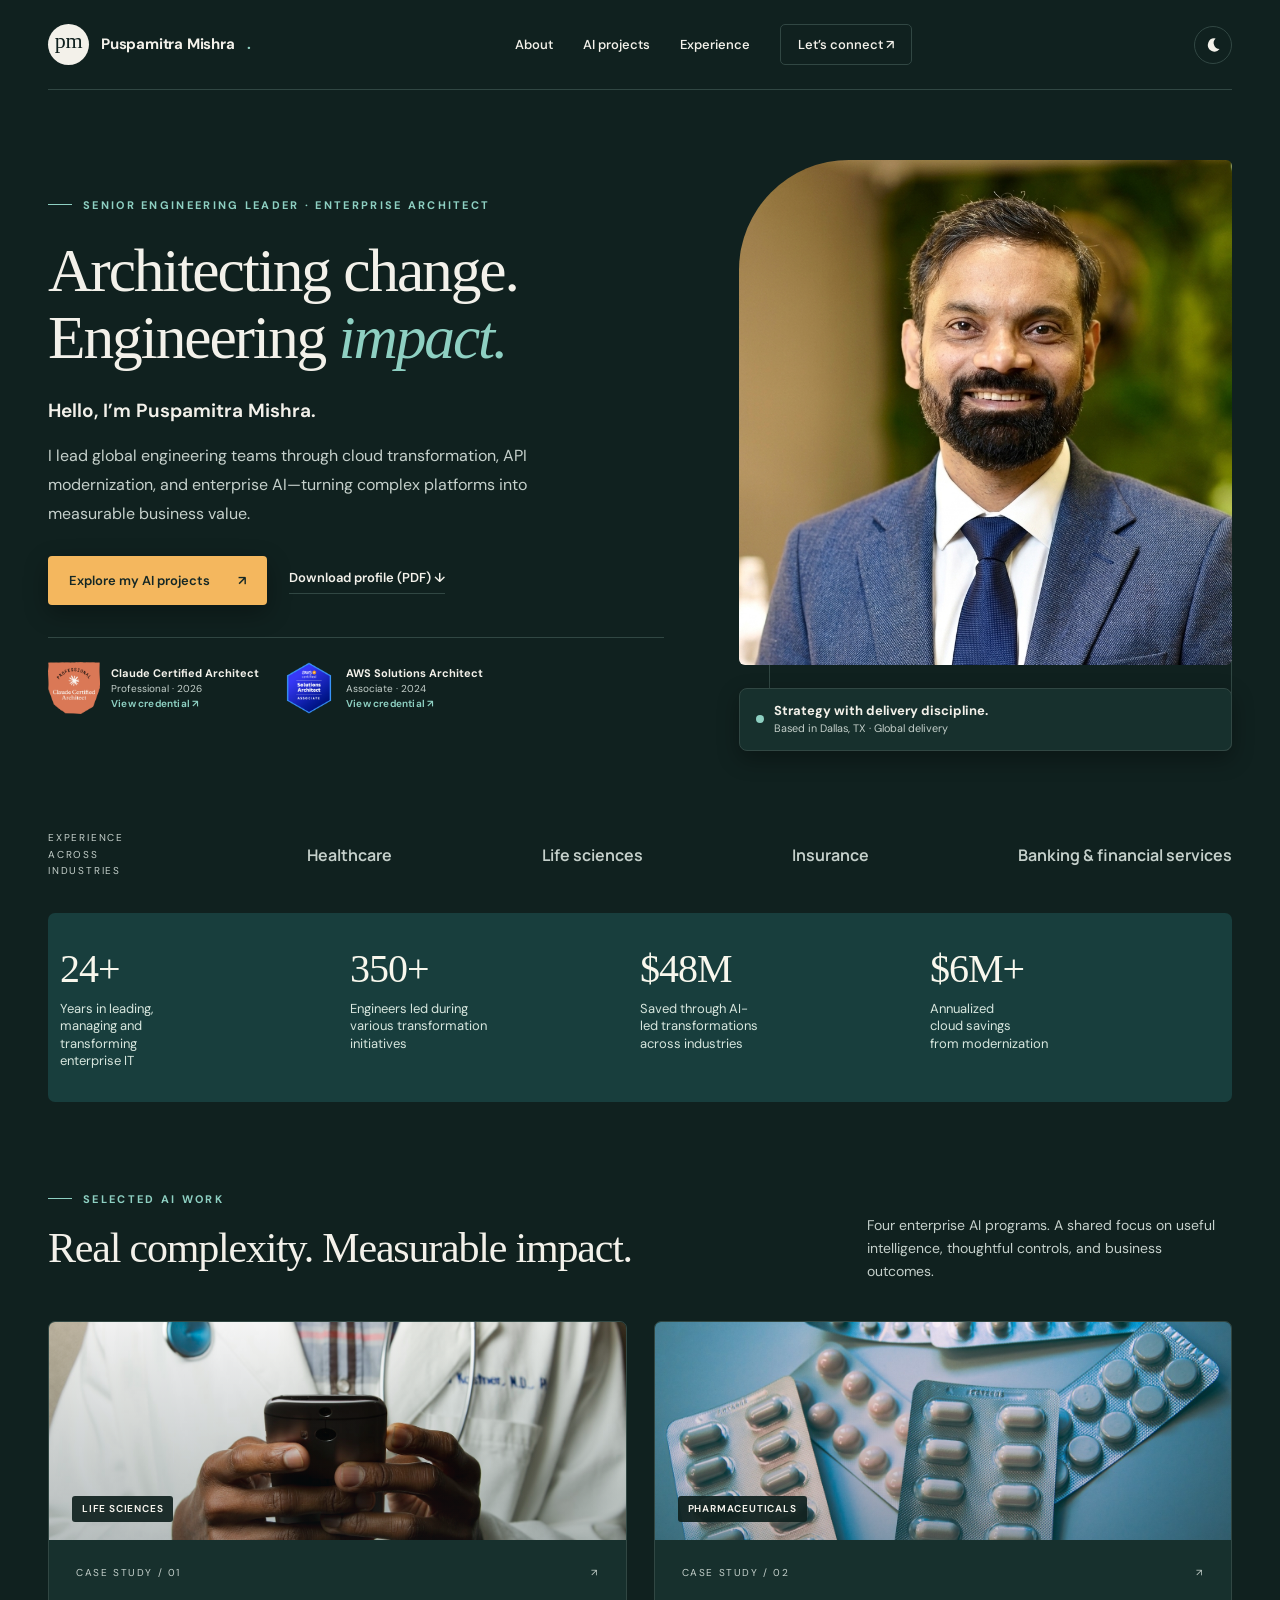
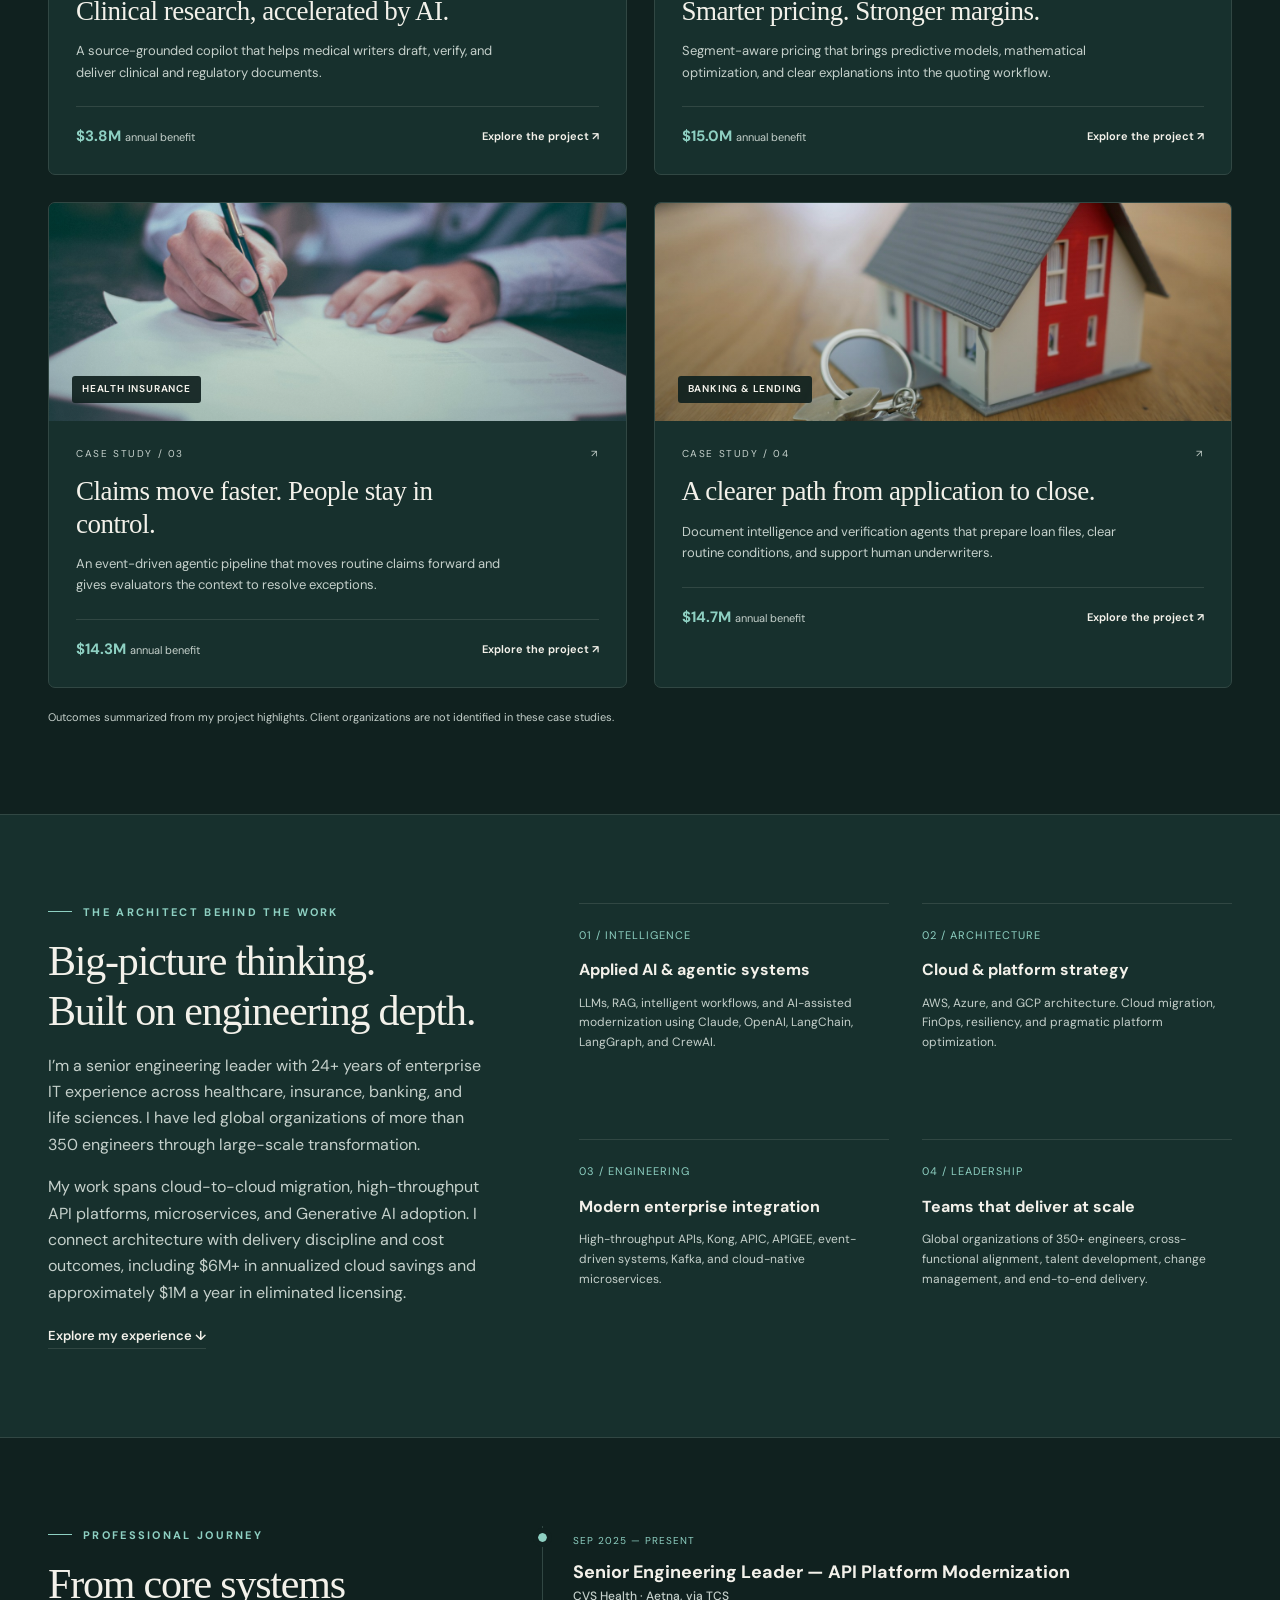
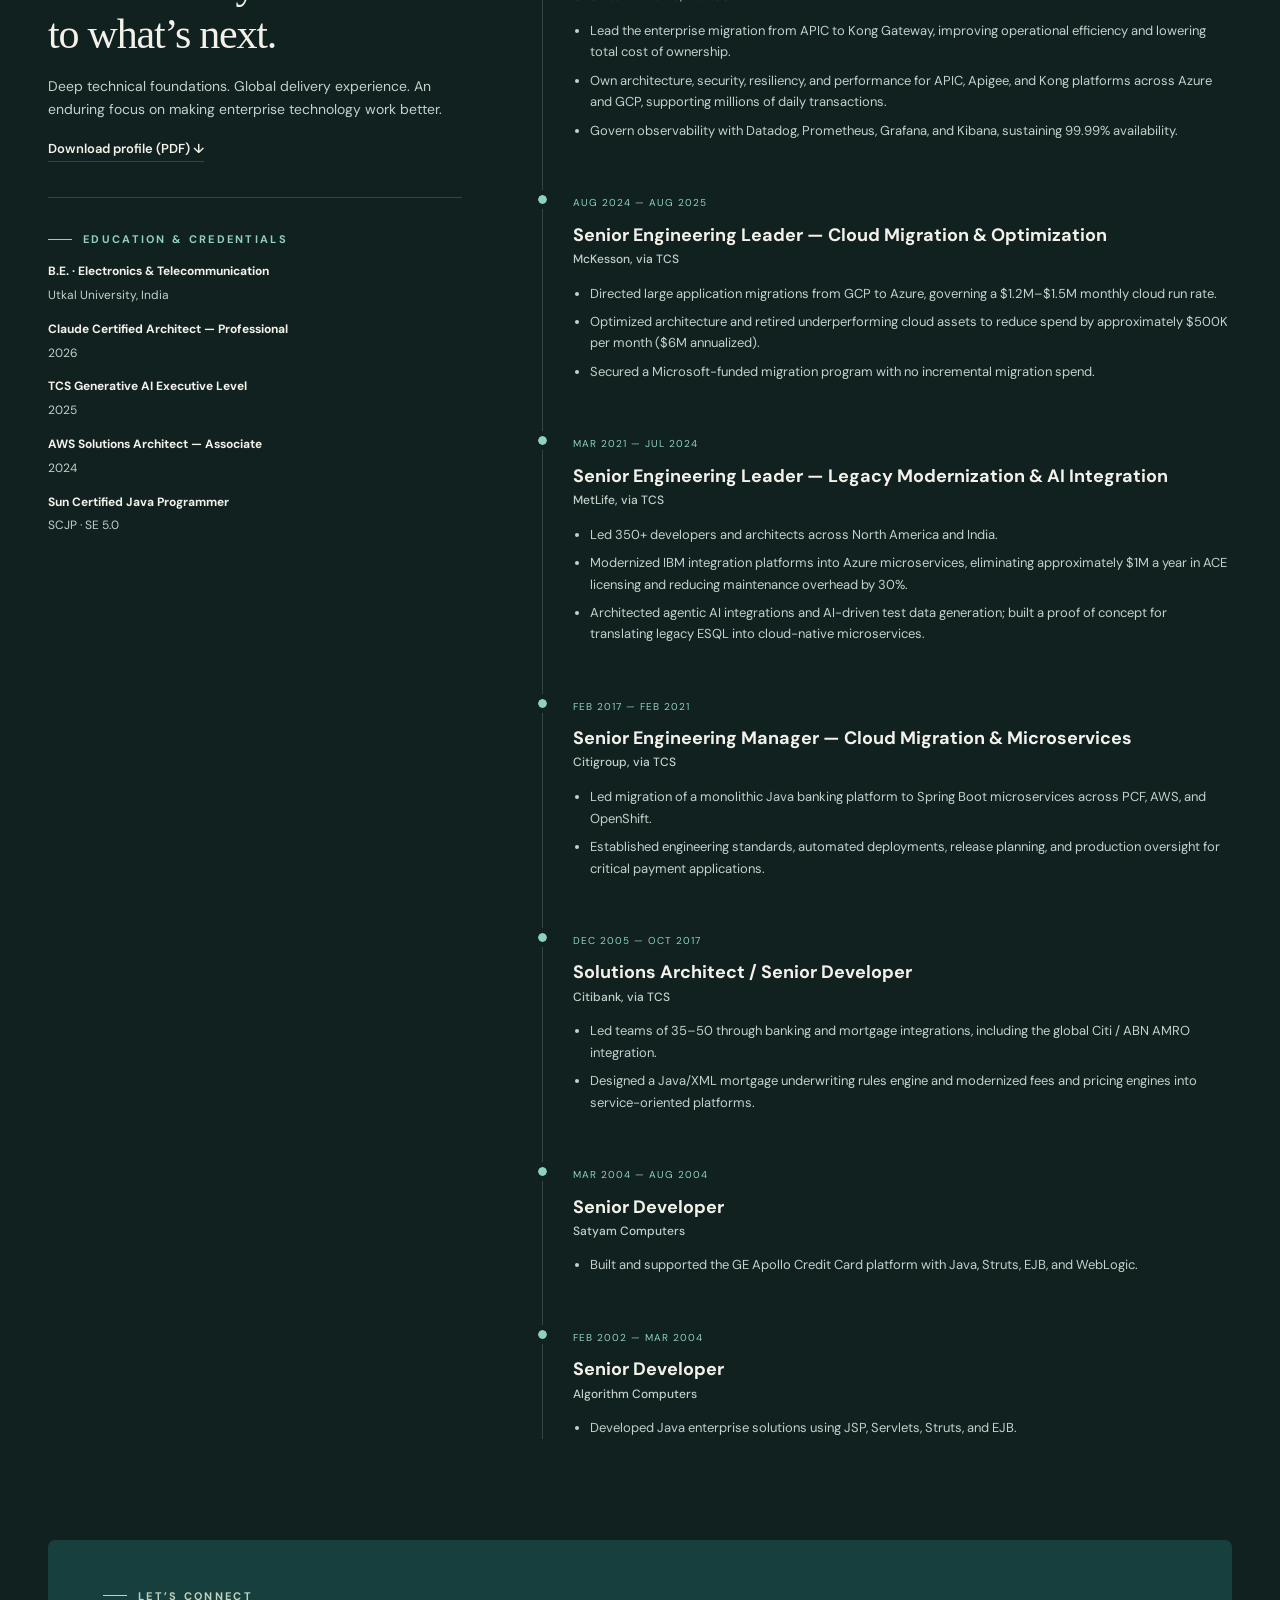
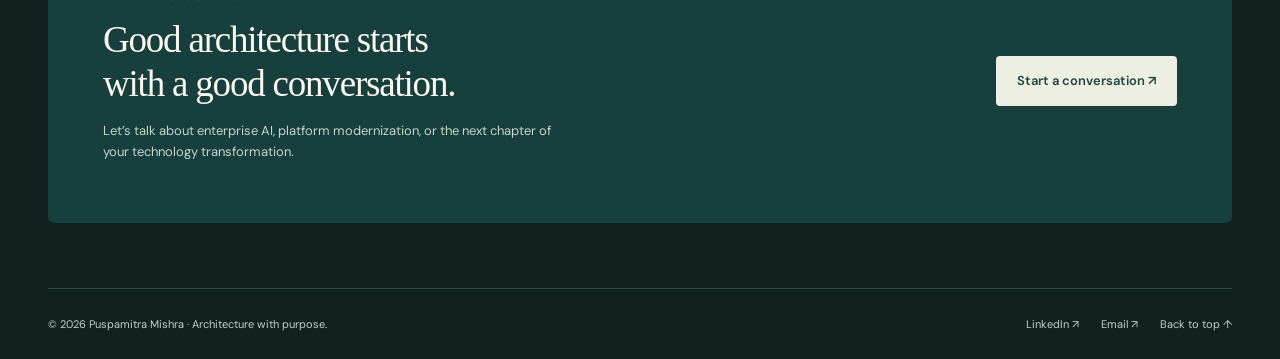
==== commit a66fcc01: "modified profile and some UX colors" ====
--- a/site/index.html
+++ b/site/index.html
@@ -1 +1 @@
-<!doctype html><html lang="en"><head><meta charset="utf-8"><meta name="viewport" content="width=device-width, initial-scale=1"><title>Enterprise Solutions Architect | Puspamitra Mishra</title><meta name="description" content="Puspamitra Mishra — enterprise solutions architect and engineering leader. Explore AI case studies, cloud modernization, and 24+ years of enterprise delivery."><meta name="theme-color" content="#10211f"><meta property="og:title" content="Enterprise Solutions Architect"><meta property="og:description" content="Puspamitra Mishra — enterprise solutions architect and engineering leader. Explore AI case studies, cloud modernization, and 24+ years of enterprise delivery."><meta property="og:type" content="website"><link rel="icon" href="assets/favicon.svg" type="image/svg+xml"><link rel="stylesheet" href="styles.css"><script>try{document.documentElement.dataset.theme=localStorage.getItem('theme')==='day'?'day':'night'}catch(e){document.documentElement.dataset.theme='night'}</script><script src="script.js" defer></script></head><body><a class="skip" href="#main">Skip to content</a><div class="wrap"><header class="header"><a class="brand" href="index.html" aria-label="Puspamitra Mishra home"><span class="monogram">pm<span class="sr-only"></span></span>Puspamitra Mishra<span style="color:var(--teal)">.</span></a><nav class="nav" id="navigation" aria-label="Main navigation"><a href="index.html#about">About</a><a href="index.html#projects">AI projects</a><a href="index.html#experience">Experience</a><a class="nav-contact" href="index.html#contact">Let’s connect ↗</a></nav><div class="header-actions"><button class="menu" aria-expanded="false" aria-controls="navigation">Menu ☰</button><button class="theme-toggle" type="button" aria-pressed="true" aria-label="Switch to day mode" title="Switch to day mode"><span class="theme-icon theme-icon-moon" aria-hidden="true"><svg viewBox="0 0 24 24"><path d="M15.5 3.2a8.8 8.8 0 1 0 5.3 14.2A8.2 8.2 0 0 1 15.5 3.2z"/></svg></span><span class="theme-icon theme-icon-sun" aria-hidden="true"><svg viewBox="0 0 24 24"><circle cx="12" cy="12" r="4"/><path d="M12 2.5v2.2M12 19.3v2.2M2.5 12h2.2M19.3 12h2.2M5.1 5.1l1.6 1.6M17.3 17.3l1.6 1.6M18.9 5.1l-1.6 1.6M6.7 17.3l-1.6 1.6"/></svg></span></button></div></header></div><main id="main"><div class="wrap"><section class="hero" aria-labelledby="hero-title"><div><div class="eyebrow">Enterprise Solutions Architect</div><h1 id="hero-title">Architecting change.<br>Engineering <em>impact.</em></h1><p class="intro-name">Hello, I’m Puspamitra Mishra.</p><p class="hero-description">I connect enterprise ambition with thoughtful architecture—turning complex systems into scalable platforms and applied AI into measurable business value.</p><div class="actions"><a class="button" href="#projects">Explore my AI projects <span aria-hidden="true">↗</span></a><a class="text-link" href="assets/puspamitra-mishra-profile.pdf" download="Puspamitra-Mishra-Profile.pdf" type="application/pdf" aria-label="Download profile (PDF, 3 pages)">Download profile (PDF) ↓</a></div><div class="certs" aria-label="Professional certifications"><a class="cert" href="https://www.credly.com/badges/764b629f-2a50-4570-b988-5cd7cc30ea04" target="_blank" rel="noopener noreferrer"><img src="assets/claude-certified.png" width="52" height="54" alt="Claude Certified Architect Professional badge"><div><strong>Claude Certified Architect</strong>Professional · 2026 <span class="cert-link">View credential ↗</span></div></a><a class="cert" href="https://www.credly.com/badges/07dc9b54-49b2-461e-a9d6-54759287af67/public_url" target="_blank" rel="noopener noreferrer"><img src="assets/aws-certified.png" width="52" height="54" alt="AWS Certified Solutions Architect Associate badge"><div><strong>AWS Solutions Architect</strong>Associate · 2024 <span class="cert-link">View credential ↗</span></div></a></div></div><div class="portrait-frame"><img class="portrait" src="assets/portrait.png" width="842" height="1008" alt="Puspamitra Mishra in a blue suit" fetchpriority="high"><div class="portrait-note"><span class="status-dot" aria-hidden="true"></span><div><strong>Strategy with delivery discipline.</strong><small>Based in Dallas, USA · Global experience</small></div></div></div></section><div class="industries"><span>Experience across industries</span><b>Healthcare</b><b>Life sciences</b><b>Insurance</b><b>Banking & financial services</b></div><div class="metrics "><div class="metric"><strong>24+</strong><span>Years in leading, managing and transforming enterprise IT</span></div><div class="metric"><strong>350+</strong><span>Engineers led during various transformation initiatives</span></div><div class="metric"><strong>$48M</strong><span>Saved through AI-led transformations across industries</span></div><div class="metric"><strong>$6M</strong><span>Cloud spend saved through modernization</span></div></div><section class="section" id="projects"><div class="section-head"><div><div class="eyebrow">Selected AI work</div><h2>Real complexity. Measurable impact.</h2></div><p>Four enterprise AI programs. A shared focus on useful intelligence, thoughtful controls, and business outcomes.</p></div><div class="project-grid"><a class="project-card" href="projects/clinical-document-intelligence.html"><div class="card-image"><img src="assets/clinical.jpg" alt="Clinical professionals reviewing information" width="1400" height="900" loading="lazy"><span class="image-label">Life sciences</span></div><div class="card-body"><div class="card-top"><span>Case study / 01</span><span aria-hidden="true">↗</span></div><h3>Clinical research, accelerated by AI.</h3><p>A source-grounded copilot that helps medical writers draft, verify, and deliver clinical and regulatory documents.</p><div class="card-bottom"><strong>$3.8M <small>annual benefit</small></strong><span>Explore the project <span aria-hidden="true">↗</span></span></div></div></a><a class="project-card" href="projects/ai-pharmaceutical-pricing.html"><div class="card-image"><img src="assets/pricing.jpg" alt="Pharmaceutical products and medication" width="1400" height="900" loading="lazy"><span class="image-label">Pharmaceuticals</span></div><div class="card-body"><div class="card-top"><span>Case study / 02</span><span aria-hidden="true">↗</span></div><h3>Smarter pricing. Stronger margins.</h3><p>Segment-aware pricing that brings predictive models, mathematical optimization, and clear explanations into the quoting workflow.</p><div class="card-bottom"><strong>$15.0M <small>annual benefit</small></strong><span>Explore the project <span aria-hidden="true">↗</span></span></div></div></a><a class="project-card" href="projects/agentic-claims-processing.html"><div class="card-image"><img src="assets/claims.jpg" alt="Professionals reviewing documents at a desk" width="1400" height="900" loading="lazy"><span class="image-label">Health insurance</span></div><div class="card-body"><div class="card-top"><span>Case study / 03</span><span aria-hidden="true">↗</span></div><h3>Claims move faster. People stay in control.</h3><p>An event-driven agentic pipeline that moves routine claims forward and gives evaluators the context to resolve exceptions.</p><div class="card-bottom"><strong>$14.3M <small>annual benefit</small></strong><span>Explore the project <span aria-hidden="true">↗</span></span></div></div></a><a class="project-card" href="projects/ai-mortgage-underwriting.html"><div class="card-image"><img src="assets/mortgage.jpg" alt="Residential home and mortgage-related imagery" width="1400" height="900" loading="lazy"><span class="image-label">Banking & lending</span></div><div class="card-body"><div class="card-top"><span>Case study / 04</span><span aria-hidden="true">↗</span></div><h3>A clearer path from application to close.</h3><p>Document intelligence and verification agents that prepare loan files, clear routine conditions, and support human underwriters.</p><div class="card-bottom"><strong>$14.7M <small>annual benefit</small></strong><span>Explore the project <span aria-hidden="true">↗</span></span></div></div></a></div><p class="project-note">Outcomes summarized from my project highlights. Client organizations are not identified in these case studies.</p></section></div><section class="about-section" id="about"><div class="section wrap about-grid"><div class="about-copy"><div class="eyebrow">The architect behind the work</div><h2>Big-picture thinking.<br>Built on engineering depth.</h2><p>I’m an enterprise solutions architect and senior engineering leader with over 24 years of experience across banking, insurance, healthcare, and life sciences.</p><p>My work spans AI adoption, cloud migration, API modernization, and the engineering organizations that make transformation possible. I bring architectural decisions and executive delivery into the same conversation.</p><a class="text-link" href="#experience">Explore my experience ↓</a></div><div class="expertise"><article><span class="number">01 / INTELLIGENCE</span><h3>Applied AI & agentic systems</h3><p>LLMs, RAG, intelligent workflows, and AI-assisted modernization using Claude, OpenAI, LangChain, LangGraph, and CrewAI.</p></article><article><span class="number">02 / ARCHITECTURE</span><h3>Cloud & platform strategy</h3><p>AWS, Azure, and GCP architecture. Cloud migration, FinOps, resiliency, and pragmatic platform optimization.</p></article><article><span class="number">03 / ENGINEERING</span><h3>Modern enterprise integration</h3><p>High-throughput APIs, Kong, APIC, APIGEE, event-driven systems, Kafka, and cloud-native microservices.</p></article><article><span class="number">04 / LEADERSHIP</span><h3>Teams that deliver at scale</h3><p>Global organizations of 350+ engineers, cross-functional alignment, talent development, and end-to-end delivery.</p></article></div></div></section><section class="section wrap experience-grid" id="experience"><div class="experience-intro"><div class="eyebrow">Professional journey</div><h2>From core systems<br>to what’s next.</h2><p>Deep technical foundations. Global delivery experience. An enduring focus on making enterprise technology work better.</p><a class="text-link" href="assets/puspamitra-mishra-profile.pdf" download="Puspamitra-Mishra-Profile.pdf" type="application/pdf" aria-label="Download profile (PDF, 3 pages)">Download profile (PDF) ↓</a><div class="credentials"><div class="eyebrow">Education & credentials</div><strong>B.E. · Electronics & Telecommunication</strong><p>Utkal University, India</p><strong>Claude Certified Architect — Professional</strong><p>2026</p><strong>TCS Generative AI Executive Level</strong><p>2025</p><strong>AWS Solutions Architect — Associate</strong><p>2024</p><strong>Sun Certified Java Programmer</strong><p>SCJP · SE 5.0</p></div></div><div class="timeline"><article><time>Aug 2024 — Present</time><h3>Senior Engineering Leader</h3><h4>API Platform Modernization · CVS Health / Aetna / McKesson, via TCS</h4><ul><li>Own architecture, security, resiliency, and performance for enterprise integration platforms across Azure and GCP.</li><li>Direct APIC-to-Kong modernization and high-throughput API platforms supporting millions of daily transactions.</li><li>Govern observability with Datadog, Prometheus, Grafana, and Kibana to support 99.99% availability.</li></ul></article><article><time>Mar 2021 — Jul 2024</time><h3>Senior Engineering Leader</h3><h4>Legacy Modernization & AI Integration · MetLife, via TCS</h4><ul><li>Led 350+ developers and architects across North America and India.</li><li>Directed GCP-to-Azure migration and architecture optimization, reducing cloud spend by approximately $500K per month.</li><li>Modernized IBM integration platforms to Azure microservices, eliminating approximately $1M in annual ACE licensing costs and reducing maintenance overhead by 30%.</li><li>Advanced agentic workflows, AI-driven test data generation, and GenAI-assisted legacy modernization.</li></ul></article><article><time>Feb 2017 — Feb 2021</time><h3>Senior Engineering Manager</h3><h4>Cloud Migration & Microservices · Citigroup, via TCS</h4><ul><li>Led migration of a legacy Java banking platform to Spring Boot microservices across PCF, AWS, and OpenShift.</li><li>Established engineering standards, release planning, and production oversight for critical payment and checkout applications.</li></ul></article><article><time>Dec 2005 — Oct 2017</time><h3>Solutions Architect / Senior Developer</h3><h4>Banking & Mortgage Platforms · Citibank, via TCS</h4><ul><li>Led teams of 35–50 developers across banking and mortgage integrations, including the Citi / ABN Amro global integration.</li><li>Designed a Java/XML mortgage underwriting rules engine with a sandboxed business testing framework.</li><li>Modernized fees and pricing engines into a decoupled, service-oriented architecture.</li></ul></article></div></section><section class="contact wrap" id="contact"><div><div class="eyebrow">Let’s connect</div><h2>Good architecture starts<br>with a good conversation.</h2><p>Let’s talk about enterprise AI, platform modernization, or the next chapter of your technology transformation.</p></div><a class="button" href="mailto:puspamitra.mishra@gmail.com">Start a conversation ↗</a></section></main><footer class="footer wrap"><span>© 2026 Puspamitra Mishra · Architecture with purpose.</span><div class="footer-links"><a href="https://www.linkedin.com/in/puspamitra-mishra-6b186b29/">LinkedIn ↗</a><a href="mailto:puspamitra.mishra@gmail.com">Email ↗</a><a href="#main">Back to top ↑</a></div></footer></body></html>+<!doctype html><html lang="en"><head><meta charset="utf-8"><meta name="viewport" content="width=device-width, initial-scale=1"><title>Senior Engineering Leader | Puspamitra Mishra</title><meta name="description" content="Puspamitra Mishra — senior engineering leader specializing in cloud transformation, API platforms, enterprise AI, and global delivery across 24+ years in enterprise IT."><meta name="theme-color" content="#10211f"><meta property="og:title" content="Senior Engineering Leader"><meta property="og:description" content="Puspamitra Mishra — senior engineering leader specializing in cloud transformation, API platforms, enterprise AI, and global delivery across 24+ years in enterprise IT."><meta property="og:type" content="website"><link rel="icon" href="assets/favicon.svg" type="image/svg+xml"><link rel="stylesheet" href="styles.css"><script>try{document.documentElement.dataset.theme=localStorage.getItem('theme')==='day'?'day':'night'}catch(e){document.documentElement.dataset.theme='night'}</script><script src="script.js" defer></script></head><body><a class="skip" href="#main">Skip to content</a><div class="wrap"><header class="header"><a class="brand" href="index.html" aria-label="Puspamitra Mishra home"><span class="monogram">pm<span class="sr-only"></span></span>Puspamitra Mishra<span style="color:var(--teal)">.</span></a><nav class="nav" id="navigation" aria-label="Main navigation"><a href="index.html#about">About</a><a href="index.html#projects">AI projects</a><a href="index.html#experience">Experience</a><a class="nav-contact" href="index.html#contact">Let’s connect ↗</a></nav><div class="header-actions"><button class="menu" aria-expanded="false" aria-controls="navigation">Menu ☰</button><button class="theme-toggle" type="button" aria-pressed="true" aria-label="Switch to day mode" title="Switch to day mode"><span class="theme-icon theme-icon-moon" aria-hidden="true"><svg viewBox="0 0 24 24"><path d="M15.5 3.2a8.8 8.8 0 1 0 5.3 14.2A8.2 8.2 0 0 1 15.5 3.2z"/></svg></span><span class="theme-icon theme-icon-sun" aria-hidden="true"><svg viewBox="0 0 24 24"><circle cx="12" cy="12" r="4"/><path d="M12 2.5v2.2M12 19.3v2.2M2.5 12h2.2M19.3 12h2.2M5.1 5.1l1.6 1.6M17.3 17.3l1.6 1.6M18.9 5.1l-1.6 1.6M6.7 17.3l-1.6 1.6"/></svg></span></button></div></header></div><main id="main"><div class="wrap"><section class="hero" aria-labelledby="hero-title"><div><div class="eyebrow">Senior Engineering Leader · Enterprise Architect</div><h1 id="hero-title">Architecting change.<br>Engineering <em>impact.</em></h1><p class="intro-name">Hello, I’m Puspamitra Mishra.</p><p class="hero-description">I lead global engineering teams through cloud transformation, API modernization, and enterprise AI—turning complex platforms into measurable business value.</p><div class="actions"><a class="button" href="#projects">Explore my AI projects <span aria-hidden="true">↗</span></a><a class="text-link" href="assets/puspamitra-mishra-profile.pdf" download="Puspamitra-Mishra-Profile.pdf" type="application/pdf" aria-label="Download profile (PDF, 3 pages)">Download profile (PDF) ↓</a></div><div class="certs" aria-label="Professional certifications"><a class="cert" href="https://www.credly.com/badges/764b629f-2a50-4570-b988-5cd7cc30ea04" target="_blank" rel="noopener noreferrer"><img src="assets/claude-certified.png" width="52" height="54" alt="Claude Certified Architect Professional badge"><div><strong>Claude Certified Architect</strong>Professional · 2026 <span class="cert-link">View credential ↗</span></div></a><a class="cert" href="https://www.credly.com/badges/07dc9b54-49b2-461e-a9d6-54759287af67/public_url" target="_blank" rel="noopener noreferrer"><img src="assets/aws-certified.png" width="52" height="54" alt="AWS Certified Solutions Architect Associate badge"><div><strong>AWS Solutions Architect</strong>Associate · 2024 <span class="cert-link">View credential ↗</span></div></a></div></div><div class="portrait-frame"><img class="portrait" src="assets/portrait.png" width="842" height="1008" alt="Puspamitra Mishra in a blue suit" fetchpriority="high"><div class="portrait-note"><span class="status-dot" aria-hidden="true"></span><div><strong>Strategy with delivery discipline.</strong><small>Based in Dallas, TX · Global delivery</small></div></div></div></section><div class="industries"><span>Experience across industries</span><b>Healthcare</b><b>Life sciences</b><b>Insurance</b><b>Banking & financial services</b></div><div class="metrics "><div class="metric"><strong>24+</strong><span>Years in leading, managing and transforming enterprise IT</span></div><div class="metric"><strong>350+</strong><span>Engineers led during various transformation initiatives</span></div><div class="metric"><strong>$48M</strong><span>Saved through AI-led transformations across industries</span></div><div class="metric"><strong>$6M+</strong><span>Annualized cloud savings from modernization</span></div></div><section class="section" id="projects"><div class="section-head"><div><div class="eyebrow">Selected AI work</div><h2>Real complexity. Measurable impact.</h2></div><p>Four enterprise AI programs. A shared focus on useful intelligence, thoughtful controls, and business outcomes.</p></div><div class="project-grid"><a class="project-card" href="projects/clinical-document-intelligence.html"><div class="card-image"><img src="assets/clinical.jpg" alt="Clinical professionals reviewing information" width="1400" height="900" loading="lazy"><span class="image-label">Life sciences</span></div><div class="card-body"><div class="card-top"><span>Case study / 01</span><span aria-hidden="true">↗</span></div><h3>Clinical research, accelerated by AI.</h3><p>A source-grounded copilot that helps medical writers draft, verify, and deliver clinical and regulatory documents.</p><div class="card-bottom"><strong>$3.8M <small>annual benefit</small></strong><span>Explore the project <span aria-hidden="true">↗</span></span></div></div></a><a class="project-card" href="projects/ai-pharmaceutical-pricing.html"><div class="card-image"><img src="assets/pricing.jpg" alt="Pharmaceutical products and medication" width="1400" height="900" loading="lazy"><span class="image-label">Pharmaceuticals</span></div><div class="card-body"><div class="card-top"><span>Case study / 02</span><span aria-hidden="true">↗</span></div><h3>Smarter pricing. Stronger margins.</h3><p>Segment-aware pricing that brings predictive models, mathematical optimization, and clear explanations into the quoting workflow.</p><div class="card-bottom"><strong>$15.0M <small>annual benefit</small></strong><span>Explore the project <span aria-hidden="true">↗</span></span></div></div></a><a class="project-card" href="projects/agentic-claims-processing.html"><div class="card-image"><img src="assets/claims.jpg" alt="Professionals reviewing documents at a desk" width="1400" height="900" loading="lazy"><span class="image-label">Health insurance</span></div><div class="card-body"><div class="card-top"><span>Case study / 03</span><span aria-hidden="true">↗</span></div><h3>Claims move faster. People stay in control.</h3><p>An event-driven agentic pipeline that moves routine claims forward and gives evaluators the context to resolve exceptions.</p><div class="card-bottom"><strong>$14.3M <small>annual benefit</small></strong><span>Explore the project <span aria-hidden="true">↗</span></span></div></div></a><a class="project-card" href="projects/ai-mortgage-underwriting.html"><div class="card-image"><img src="assets/mortgage.jpg" alt="Residential home and mortgage-related imagery" width="1400" height="900" loading="lazy"><span class="image-label">Banking & lending</span></div><div class="card-body"><div class="card-top"><span>Case study / 04</span><span aria-hidden="true">↗</span></div><h3>A clearer path from application to close.</h3><p>Document intelligence and verification agents that prepare loan files, clear routine conditions, and support human underwriters.</p><div class="card-bottom"><strong>$14.7M <small>annual benefit</small></strong><span>Explore the project <span aria-hidden="true">↗</span></span></div></div></a></div><p class="project-note">Outcomes summarized from my project highlights. Client organizations are not identified in these case studies.</p></section></div><section class="about-section" id="about"><div class="section wrap about-grid"><div class="about-copy"><div class="eyebrow">The architect behind the work</div><h2>Big-picture thinking.<br>Built on engineering depth.</h2><p>I’m a senior engineering leader with 24+ years of enterprise IT experience across healthcare, insurance, banking, and life sciences. I have led global organizations of more than 350 engineers through large-scale transformation.</p><p>My work spans cloud-to-cloud migration, high-throughput API platforms, microservices, and Generative AI adoption. I connect architecture with delivery discipline and cost outcomes, including $6M+ in annualized cloud savings and approximately $1M a year in eliminated licensing.</p><a class="text-link" href="#experience">Explore my experience ↓</a></div><div class="expertise"><article><span class="number">01 / INTELLIGENCE</span><h3>Applied AI & agentic systems</h3><p>LLMs, RAG, intelligent workflows, and AI-assisted modernization using Claude, OpenAI, LangChain, LangGraph, and CrewAI.</p></article><article><span class="number">02 / ARCHITECTURE</span><h3>Cloud & platform strategy</h3><p>AWS, Azure, and GCP architecture. Cloud migration, FinOps, resiliency, and pragmatic platform optimization.</p></article><article><span class="number">03 / ENGINEERING</span><h3>Modern enterprise integration</h3><p>High-throughput APIs, Kong, APIC, APIGEE, event-driven systems, Kafka, and cloud-native microservices.</p></article><article><span class="number">04 / LEADERSHIP</span><h3>Teams that deliver at scale</h3><p>Global organizations of 350+ engineers, cross-functional alignment, talent development, change management, and end-to-end delivery.</p></article></div></div></section><section class="section wrap experience-grid" id="experience"><div class="experience-intro"><div class="eyebrow">Professional journey</div><h2>From core systems<br>to what’s next.</h2><p>Deep technical foundations. Global delivery experience. An enduring focus on making enterprise technology work better.</p><a class="text-link" href="assets/puspamitra-mishra-profile.pdf" download="Puspamitra-Mishra-Profile.pdf" type="application/pdf" aria-label="Download profile (PDF, 3 pages)">Download profile (PDF) ↓</a><div class="credentials"><div class="eyebrow">Education & credentials</div><strong>B.E. · Electronics & Telecommunication</strong><p>Utkal University, India</p><strong>Claude Certified Architect — Professional</strong><p>2026</p><strong>TCS Generative AI Executive Level</strong><p>2025</p><strong>AWS Solutions Architect — Associate</strong><p>2024</p><strong>Sun Certified Java Programmer</strong><p>SCJP · SE 5.0</p></div></div><div class="timeline"><article><time>Sep 2025 — Present</time><h3>Senior Engineering Leader — API Platform Modernization</h3><h4>CVS Health · Aetna, via TCS</h4><ul><li>Lead the enterprise migration from APIC to Kong Gateway, improving operational efficiency and lowering total cost of ownership.</li><li>Own architecture, security, resiliency, and performance for APIC, Apigee, and Kong platforms across Azure and GCP, supporting millions of daily transactions.</li><li>Govern observability with Datadog, Prometheus, Grafana, and Kibana, sustaining 99.99% availability.</li></ul></article><article><time>Aug 2024 — Aug 2025</time><h3>Senior Engineering Leader — Cloud Migration & Optimization</h3><h4>McKesson, via TCS</h4><ul><li>Directed large application migrations from GCP to Azure, governing a $1.2M–$1.5M monthly cloud run rate.</li><li>Optimized architecture and retired underperforming cloud assets to reduce spend by approximately $500K per month ($6M annualized).</li><li>Secured a Microsoft-funded migration program with no incremental migration spend.</li></ul></article><article><time>Mar 2021 — Jul 2024</time><h3>Senior Engineering Leader — Legacy Modernization & AI Integration</h3><h4>MetLife, via TCS</h4><ul><li>Led 350+ developers and architects across North America and India.</li><li>Modernized IBM integration platforms into Azure microservices, eliminating approximately $1M a year in ACE licensing and reducing maintenance overhead by 30%.</li><li>Architected agentic AI integrations and AI-driven test data generation; built a proof of concept for translating legacy ESQL into cloud-native microservices.</li></ul></article><article><time>Feb 2017 — Feb 2021</time><h3>Senior Engineering Manager — Cloud Migration & Microservices</h3><h4>Citigroup, via TCS</h4><ul><li>Led migration of a monolithic Java banking platform to Spring Boot microservices across PCF, AWS, and OpenShift.</li><li>Established engineering standards, automated deployments, release planning, and production oversight for critical payment applications.</li></ul></article><article><time>Dec 2005 — Oct 2017</time><h3>Solutions Architect / Senior Developer</h3><h4>Citibank, via TCS</h4><ul><li>Led teams of 35–50 through banking and mortgage integrations, including the global Citi / ABN AMRO integration.</li><li>Designed a Java/XML mortgage underwriting rules engine and modernized fees and pricing engines into service-oriented platforms.</li></ul></article><article><time>Mar 2004 — Aug 2004</time><h3>Senior Developer</h3><h4>Satyam Computers</h4><ul><li>Built and supported the GE Apollo Credit Card platform with Java, Struts, EJB, and WebLogic.</li></ul></article><article><time>Feb 2002 — Mar 2004</time><h3>Senior Developer</h3><h4>Algorithm Computers</h4><ul><li>Developed Java enterprise solutions using JSP, Servlets, Struts, and EJB.</li></ul></article></div></section><section class="contact wrap" id="contact"><div><div class="eyebrow">Let’s connect</div><h2>Good architecture starts<br>with a good conversation.</h2><p>Let’s talk about enterprise AI, platform modernization, or the next chapter of your technology transformation.</p></div><a class="button" href="mailto:puspamitra.mishra@gmail.com">Start a conversation ↗</a></section></main><footer class="footer wrap"><span>© 2026 Puspamitra Mishra · Architecture with purpose.</span><div class="footer-links"><a href="https://www.linkedin.com/in/puspamitra-mishra-6b186b29/">LinkedIn ↗</a><a href="mailto:puspamitra.mishra@gmail.com">Email ↗</a><a href="#main">Back to top ↑</a></div></footer></body></html>
--- a/site/styles.css
+++ b/site/styles.css
@@ -23,3 +23,12 @@
   .hero .actions{grid-row:7;justify-content:center;gap:15px 20px;margin:22px 0 0}
 }
 @media(max-width:720px){html:not(.js) .header{height:auto;flex-wrap:wrap;padding:18px 0}html:not(.js) .menu{display:none}html:not(.js) .nav{display:flex;position:static;flex-wrap:wrap;box-shadow:none;border:0;padding:0}}
+
+html:not([data-theme="day"]) .hero .actions .button{
+  background:#f4b75e;
+  color:#142725;
+  box-shadow:0 8px 24px #0005;
+}
+html:not([data-theme="day"]) .hero .actions .button:hover{
+  background:#ffd18b;
+}
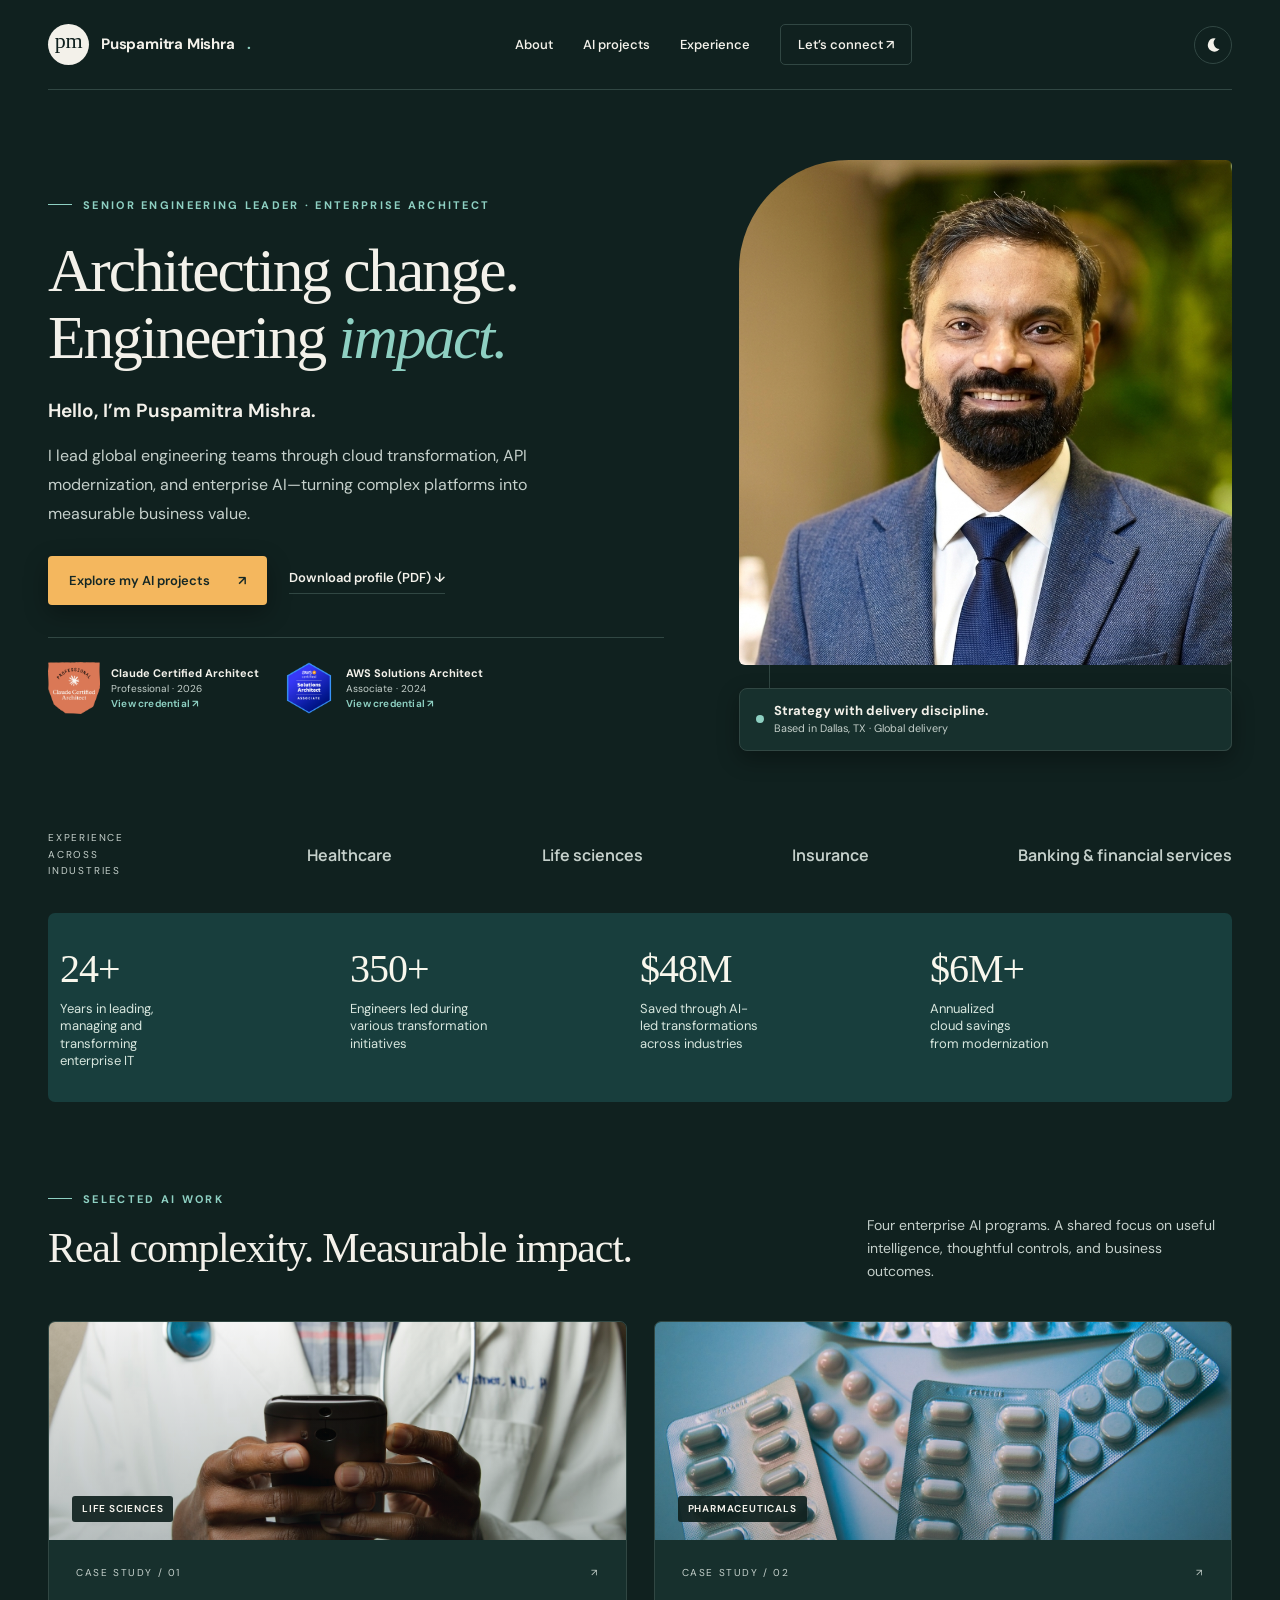
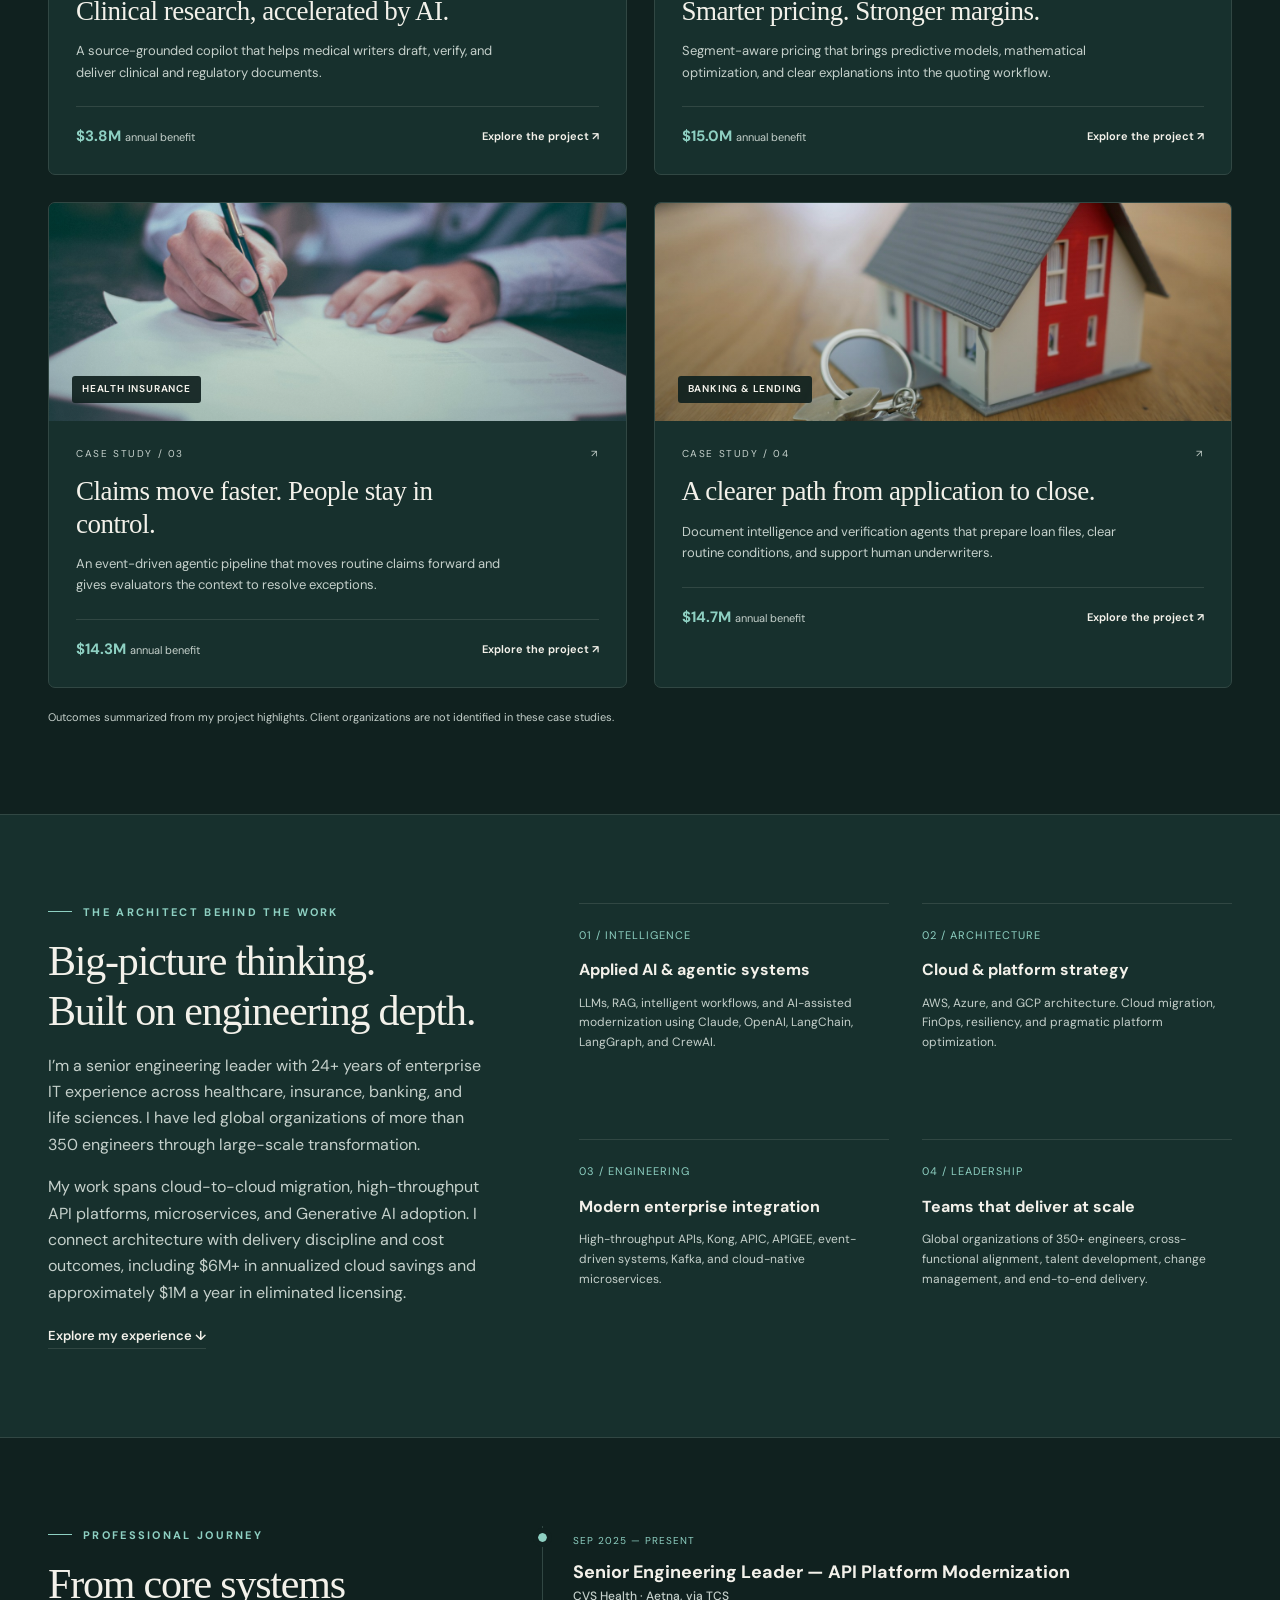
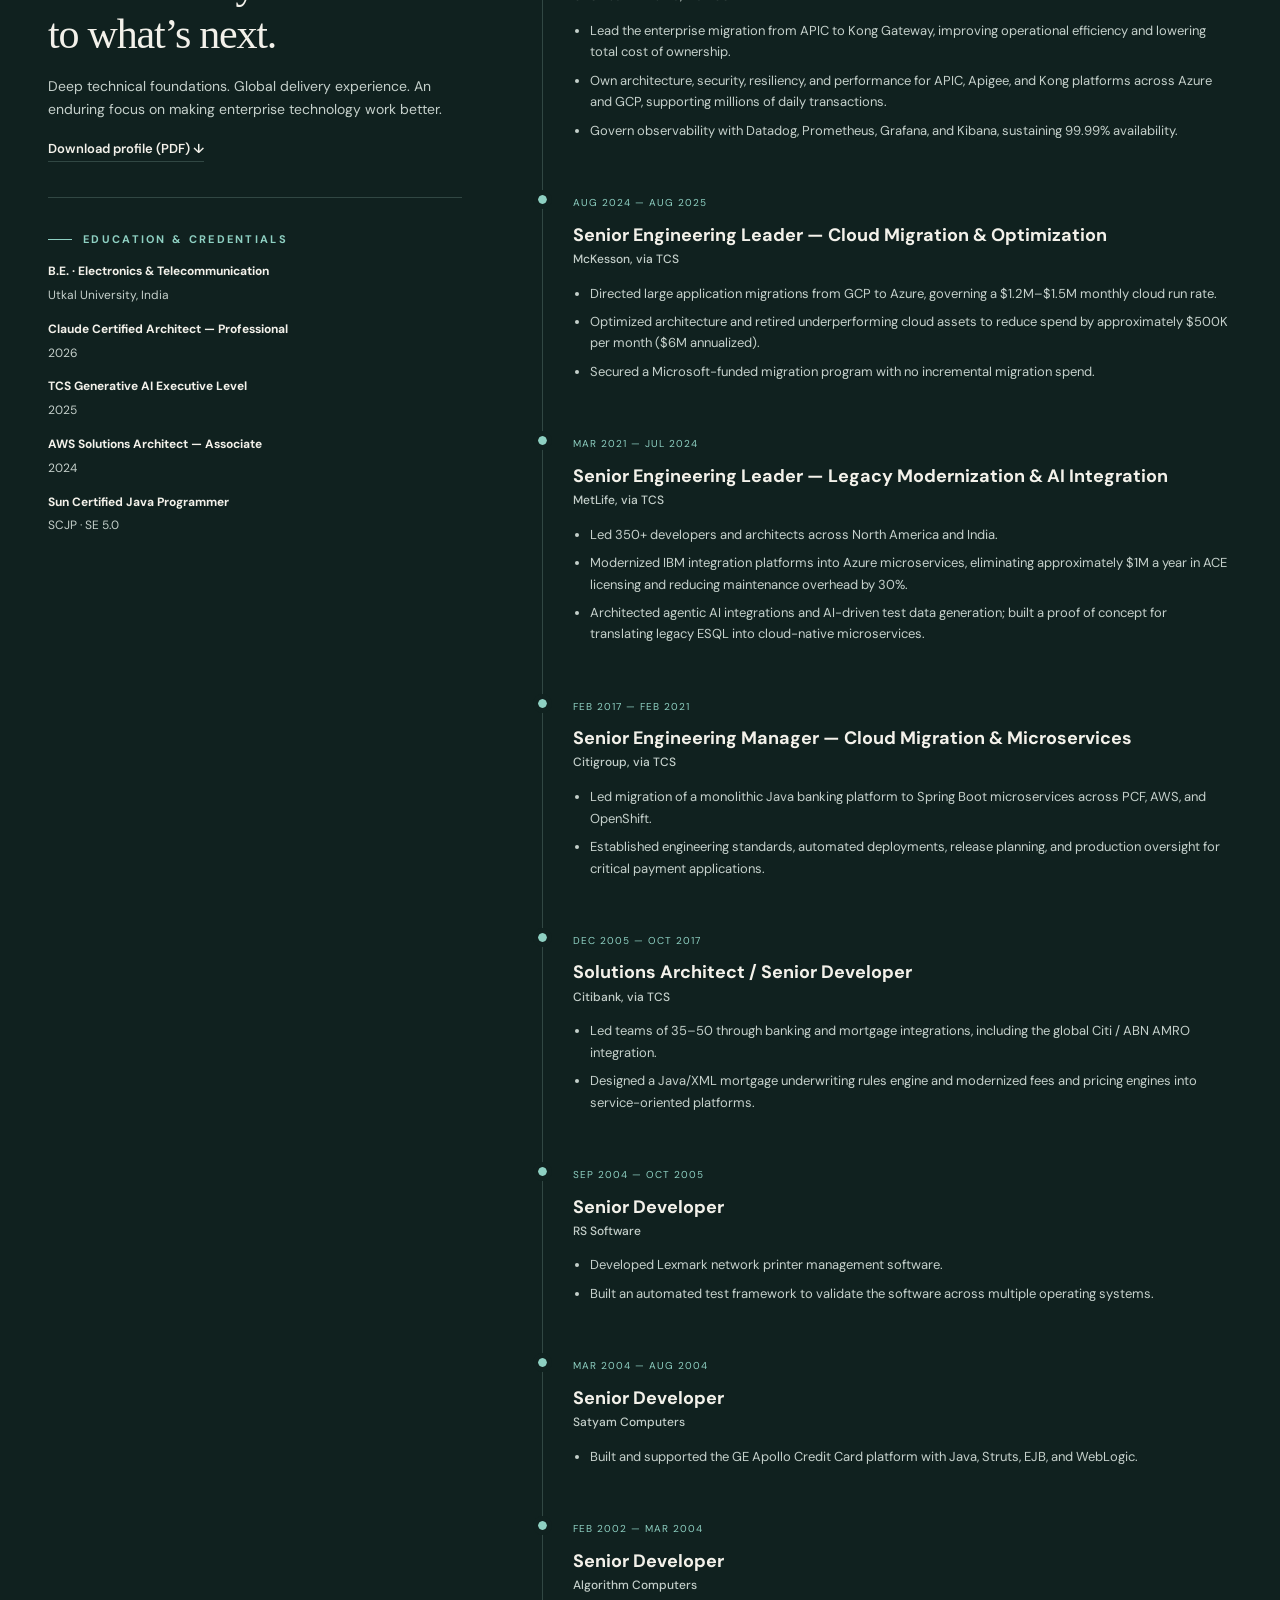
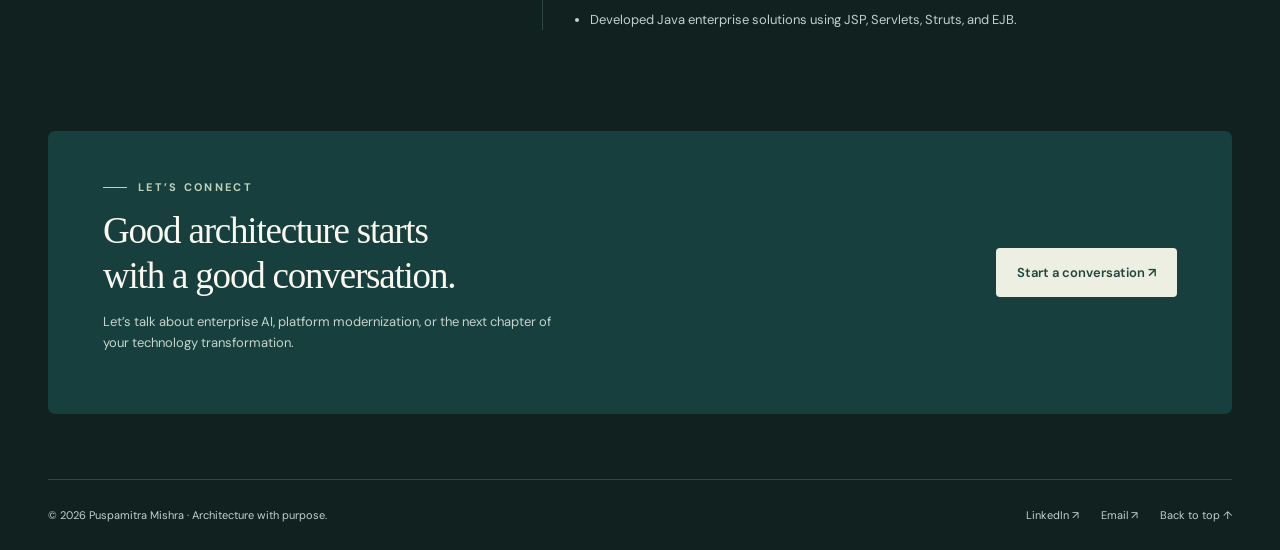
==== commit 0c478731: "Added one work experience" ====
--- a/site/index.html
+++ b/site/index.html
@@ -1 +1 @@
-<!doctype html><html lang="en"><head><meta charset="utf-8"><meta name="viewport" content="width=device-width, initial-scale=1"><title>Senior Engineering Leader | Puspamitra Mishra</title><meta name="description" content="Puspamitra Mishra — senior engineering leader specializing in cloud transformation, API platforms, enterprise AI, and global delivery across 24+ years in enterprise IT."><meta name="theme-color" content="#10211f"><meta property="og:title" content="Senior Engineering Leader"><meta property="og:description" content="Puspamitra Mishra — senior engineering leader specializing in cloud transformation, API platforms, enterprise AI, and global delivery across 24+ years in enterprise IT."><meta property="og:type" content="website"><link rel="icon" href="assets/favicon.svg" type="image/svg+xml"><link rel="stylesheet" href="styles.css"><script>try{document.documentElement.dataset.theme=localStorage.getItem('theme')==='day'?'day':'night'}catch(e){document.documentElement.dataset.theme='night'}</script><script src="script.js" defer></script></head><body><a class="skip" href="#main">Skip to content</a><div class="wrap"><header class="header"><a class="brand" href="index.html" aria-label="Puspamitra Mishra home"><span class="monogram">pm<span class="sr-only"></span></span>Puspamitra Mishra<span style="color:var(--teal)">.</span></a><nav class="nav" id="navigation" aria-label="Main navigation"><a href="index.html#about">About</a><a href="index.html#projects">AI projects</a><a href="index.html#experience">Experience</a><a class="nav-contact" href="index.html#contact">Let’s connect ↗</a></nav><div class="header-actions"><button class="menu" aria-expanded="false" aria-controls="navigation">Menu ☰</button><button class="theme-toggle" type="button" aria-pressed="true" aria-label="Switch to day mode" title="Switch to day mode"><span class="theme-icon theme-icon-moon" aria-hidden="true"><svg viewBox="0 0 24 24"><path d="M15.5 3.2a8.8 8.8 0 1 0 5.3 14.2A8.2 8.2 0 0 1 15.5 3.2z"/></svg></span><span class="theme-icon theme-icon-sun" aria-hidden="true"><svg viewBox="0 0 24 24"><circle cx="12" cy="12" r="4"/><path d="M12 2.5v2.2M12 19.3v2.2M2.5 12h2.2M19.3 12h2.2M5.1 5.1l1.6 1.6M17.3 17.3l1.6 1.6M18.9 5.1l-1.6 1.6M6.7 17.3l-1.6 1.6"/></svg></span></button></div></header></div><main id="main"><div class="wrap"><section class="hero" aria-labelledby="hero-title"><div><div class="eyebrow">Senior Engineering Leader · Enterprise Architect</div><h1 id="hero-title">Architecting change.<br>Engineering <em>impact.</em></h1><p class="intro-name">Hello, I’m Puspamitra Mishra.</p><p class="hero-description">I lead global engineering teams through cloud transformation, API modernization, and enterprise AI—turning complex platforms into measurable business value.</p><div class="actions"><a class="button" href="#projects">Explore my AI projects <span aria-hidden="true">↗</span></a><a class="text-link" href="assets/puspamitra-mishra-profile.pdf" download="Puspamitra-Mishra-Profile.pdf" type="application/pdf" aria-label="Download profile (PDF, 3 pages)">Download profile (PDF) ↓</a></div><div class="certs" aria-label="Professional certifications"><a class="cert" href="https://www.credly.com/badges/764b629f-2a50-4570-b988-5cd7cc30ea04" target="_blank" rel="noopener noreferrer"><img src="assets/claude-certified.png" width="52" height="54" alt="Claude Certified Architect Professional badge"><div><strong>Claude Certified Architect</strong>Professional · 2026 <span class="cert-link">View credential ↗</span></div></a><a class="cert" href="https://www.credly.com/badges/07dc9b54-49b2-461e-a9d6-54759287af67/public_url" target="_blank" rel="noopener noreferrer"><img src="assets/aws-certified.png" width="52" height="54" alt="AWS Certified Solutions Architect Associate badge"><div><strong>AWS Solutions Architect</strong>Associate · 2024 <span class="cert-link">View credential ↗</span></div></a></div></div><div class="portrait-frame"><img class="portrait" src="assets/portrait.png" width="842" height="1008" alt="Puspamitra Mishra in a blue suit" fetchpriority="high"><div class="portrait-note"><span class="status-dot" aria-hidden="true"></span><div><strong>Strategy with delivery discipline.</strong><small>Based in Dallas, TX · Global delivery</small></div></div></div></section><div class="industries"><span>Experience across industries</span><b>Healthcare</b><b>Life sciences</b><b>Insurance</b><b>Banking & financial services</b></div><div class="metrics "><div class="metric"><strong>24+</strong><span>Years in leading, managing and transforming enterprise IT</span></div><div class="metric"><strong>350+</strong><span>Engineers led during various transformation initiatives</span></div><div class="metric"><strong>$48M</strong><span>Saved through AI-led transformations across industries</span></div><div class="metric"><strong>$6M+</strong><span>Annualized cloud savings from modernization</span></div></div><section class="section" id="projects"><div class="section-head"><div><div class="eyebrow">Selected AI work</div><h2>Real complexity. Measurable impact.</h2></div><p>Four enterprise AI programs. A shared focus on useful intelligence, thoughtful controls, and business outcomes.</p></div><div class="project-grid"><a class="project-card" href="projects/clinical-document-intelligence.html"><div class="card-image"><img src="assets/clinical.jpg" alt="Clinical professionals reviewing information" width="1400" height="900" loading="lazy"><span class="image-label">Life sciences</span></div><div class="card-body"><div class="card-top"><span>Case study / 01</span><span aria-hidden="true">↗</span></div><h3>Clinical research, accelerated by AI.</h3><p>A source-grounded copilot that helps medical writers draft, verify, and deliver clinical and regulatory documents.</p><div class="card-bottom"><strong>$3.8M <small>annual benefit</small></strong><span>Explore the project <span aria-hidden="true">↗</span></span></div></div></a><a class="project-card" href="projects/ai-pharmaceutical-pricing.html"><div class="card-image"><img src="assets/pricing.jpg" alt="Pharmaceutical products and medication" width="1400" height="900" loading="lazy"><span class="image-label">Pharmaceuticals</span></div><div class="card-body"><div class="card-top"><span>Case study / 02</span><span aria-hidden="true">↗</span></div><h3>Smarter pricing. Stronger margins.</h3><p>Segment-aware pricing that brings predictive models, mathematical optimization, and clear explanations into the quoting workflow.</p><div class="card-bottom"><strong>$15.0M <small>annual benefit</small></strong><span>Explore the project <span aria-hidden="true">↗</span></span></div></div></a><a class="project-card" href="projects/agentic-claims-processing.html"><div class="card-image"><img src="assets/claims.jpg" alt="Professionals reviewing documents at a desk" width="1400" height="900" loading="lazy"><span class="image-label">Health insurance</span></div><div class="card-body"><div class="card-top"><span>Case study / 03</span><span aria-hidden="true">↗</span></div><h3>Claims move faster. People stay in control.</h3><p>An event-driven agentic pipeline that moves routine claims forward and gives evaluators the context to resolve exceptions.</p><div class="card-bottom"><strong>$14.3M <small>annual benefit</small></strong><span>Explore the project <span aria-hidden="true">↗</span></span></div></div></a><a class="project-card" href="projects/ai-mortgage-underwriting.html"><div class="card-image"><img src="assets/mortgage.jpg" alt="Residential home and mortgage-related imagery" width="1400" height="900" loading="lazy"><span class="image-label">Banking & lending</span></div><div class="card-body"><div class="card-top"><span>Case study / 04</span><span aria-hidden="true">↗</span></div><h3>A clearer path from application to close.</h3><p>Document intelligence and verification agents that prepare loan files, clear routine conditions, and support human underwriters.</p><div class="card-bottom"><strong>$14.7M <small>annual benefit</small></strong><span>Explore the project <span aria-hidden="true">↗</span></span></div></div></a></div><p class="project-note">Outcomes summarized from my project highlights. Client organizations are not identified in these case studies.</p></section></div><section class="about-section" id="about"><div class="section wrap about-grid"><div class="about-copy"><div class="eyebrow">The architect behind the work</div><h2>Big-picture thinking.<br>Built on engineering depth.</h2><p>I’m a senior engineering leader with 24+ years of enterprise IT experience across healthcare, insurance, banking, and life sciences. I have led global organizations of more than 350 engineers through large-scale transformation.</p><p>My work spans cloud-to-cloud migration, high-throughput API platforms, microservices, and Generative AI adoption. I connect architecture with delivery discipline and cost outcomes, including $6M+ in annualized cloud savings and approximately $1M a year in eliminated licensing.</p><a class="text-link" href="#experience">Explore my experience ↓</a></div><div class="expertise"><article><span class="number">01 / INTELLIGENCE</span><h3>Applied AI & agentic systems</h3><p>LLMs, RAG, intelligent workflows, and AI-assisted modernization using Claude, OpenAI, LangChain, LangGraph, and CrewAI.</p></article><article><span class="number">02 / ARCHITECTURE</span><h3>Cloud & platform strategy</h3><p>AWS, Azure, and GCP architecture. Cloud migration, FinOps, resiliency, and pragmatic platform optimization.</p></article><article><span class="number">03 / ENGINEERING</span><h3>Modern enterprise integration</h3><p>High-throughput APIs, Kong, APIC, APIGEE, event-driven systems, Kafka, and cloud-native microservices.</p></article><article><span class="number">04 / LEADERSHIP</span><h3>Teams that deliver at scale</h3><p>Global organizations of 350+ engineers, cross-functional alignment, talent development, change management, and end-to-end delivery.</p></article></div></div></section><section class="section wrap experience-grid" id="experience"><div class="experience-intro"><div class="eyebrow">Professional journey</div><h2>From core systems<br>to what’s next.</h2><p>Deep technical foundations. Global delivery experience. An enduring focus on making enterprise technology work better.</p><a class="text-link" href="assets/puspamitra-mishra-profile.pdf" download="Puspamitra-Mishra-Profile.pdf" type="application/pdf" aria-label="Download profile (PDF, 3 pages)">Download profile (PDF) ↓</a><div class="credentials"><div class="eyebrow">Education & credentials</div><strong>B.E. · Electronics & Telecommunication</strong><p>Utkal University, India</p><strong>Claude Certified Architect — Professional</strong><p>2026</p><strong>TCS Generative AI Executive Level</strong><p>2025</p><strong>AWS Solutions Architect — Associate</strong><p>2024</p><strong>Sun Certified Java Programmer</strong><p>SCJP · SE 5.0</p></div></div><div class="timeline"><article><time>Sep 2025 — Present</time><h3>Senior Engineering Leader — API Platform Modernization</h3><h4>CVS Health · Aetna, via TCS</h4><ul><li>Lead the enterprise migration from APIC to Kong Gateway, improving operational efficiency and lowering total cost of ownership.</li><li>Own architecture, security, resiliency, and performance for APIC, Apigee, and Kong platforms across Azure and GCP, supporting millions of daily transactions.</li><li>Govern observability with Datadog, Prometheus, Grafana, and Kibana, sustaining 99.99% availability.</li></ul></article><article><time>Aug 2024 — Aug 2025</time><h3>Senior Engineering Leader — Cloud Migration & Optimization</h3><h4>McKesson, via TCS</h4><ul><li>Directed large application migrations from GCP to Azure, governing a $1.2M–$1.5M monthly cloud run rate.</li><li>Optimized architecture and retired underperforming cloud assets to reduce spend by approximately $500K per month ($6M annualized).</li><li>Secured a Microsoft-funded migration program with no incremental migration spend.</li></ul></article><article><time>Mar 2021 — Jul 2024</time><h3>Senior Engineering Leader — Legacy Modernization & AI Integration</h3><h4>MetLife, via TCS</h4><ul><li>Led 350+ developers and architects across North America and India.</li><li>Modernized IBM integration platforms into Azure microservices, eliminating approximately $1M a year in ACE licensing and reducing maintenance overhead by 30%.</li><li>Architected agentic AI integrations and AI-driven test data generation; built a proof of concept for translating legacy ESQL into cloud-native microservices.</li></ul></article><article><time>Feb 2017 — Feb 2021</time><h3>Senior Engineering Manager — Cloud Migration & Microservices</h3><h4>Citigroup, via TCS</h4><ul><li>Led migration of a monolithic Java banking platform to Spring Boot microservices across PCF, AWS, and OpenShift.</li><li>Established engineering standards, automated deployments, release planning, and production oversight for critical payment applications.</li></ul></article><article><time>Dec 2005 — Oct 2017</time><h3>Solutions Architect / Senior Developer</h3><h4>Citibank, via TCS</h4><ul><li>Led teams of 35–50 through banking and mortgage integrations, including the global Citi / ABN AMRO integration.</li><li>Designed a Java/XML mortgage underwriting rules engine and modernized fees and pricing engines into service-oriented platforms.</li></ul></article><article><time>Mar 2004 — Aug 2004</time><h3>Senior Developer</h3><h4>Satyam Computers</h4><ul><li>Built and supported the GE Apollo Credit Card platform with Java, Struts, EJB, and WebLogic.</li></ul></article><article><time>Feb 2002 — Mar 2004</time><h3>Senior Developer</h3><h4>Algorithm Computers</h4><ul><li>Developed Java enterprise solutions using JSP, Servlets, Struts, and EJB.</li></ul></article></div></section><section class="contact wrap" id="contact"><div><div class="eyebrow">Let’s connect</div><h2>Good architecture starts<br>with a good conversation.</h2><p>Let’s talk about enterprise AI, platform modernization, or the next chapter of your technology transformation.</p></div><a class="button" href="mailto:puspamitra.mishra@gmail.com">Start a conversation ↗</a></section></main><footer class="footer wrap"><span>© 2026 Puspamitra Mishra · Architecture with purpose.</span><div class="footer-links"><a href="https://www.linkedin.com/in/puspamitra-mishra-6b186b29/">LinkedIn ↗</a><a href="mailto:puspamitra.mishra@gmail.com">Email ↗</a><a href="#main">Back to top ↑</a></div></footer></body></html>+<!doctype html><html lang="en"><head><meta charset="utf-8"><meta name="viewport" content="width=device-width, initial-scale=1"><title>Senior Engineering Leader | Puspamitra Mishra</title><meta name="description" content="Puspamitra Mishra — senior engineering leader specializing in cloud transformation, API platforms, enterprise AI, and global delivery across 24+ years in enterprise IT."><meta name="theme-color" content="#10211f"><meta property="og:title" content="Senior Engineering Leader"><meta property="og:description" content="Puspamitra Mishra — senior engineering leader specializing in cloud transformation, API platforms, enterprise AI, and global delivery across 24+ years in enterprise IT."><meta property="og:type" content="website"><link rel="icon" href="assets/favicon.svg" type="image/svg+xml"><link rel="stylesheet" href="styles.css"><script>try{document.documentElement.dataset.theme=localStorage.getItem('theme')==='day'?'day':'night'}catch(e){document.documentElement.dataset.theme='night'}</script><script src="script.js" defer></script></head><body><a class="skip" href="#main">Skip to content</a><div class="wrap"><header class="header"><a class="brand" href="index.html" aria-label="Puspamitra Mishra home"><span class="monogram">pm<span class="sr-only"></span></span>Puspamitra Mishra<span style="color:var(--teal)">.</span></a><nav class="nav" id="navigation" aria-label="Main navigation"><a href="index.html#about">About</a><a href="index.html#projects">AI projects</a><a href="index.html#experience">Experience</a><a class="nav-contact" href="index.html#contact">Let’s connect ↗</a></nav><div class="header-actions"><button class="menu" aria-expanded="false" aria-controls="navigation">Menu ☰</button><button class="theme-toggle" type="button" aria-pressed="true" aria-label="Switch to day mode" title="Switch to day mode"><span class="theme-icon theme-icon-moon" aria-hidden="true"><svg viewBox="0 0 24 24"><path d="M15.5 3.2a8.8 8.8 0 1 0 5.3 14.2A8.2 8.2 0 0 1 15.5 3.2z"/></svg></span><span class="theme-icon theme-icon-sun" aria-hidden="true"><svg viewBox="0 0 24 24"><circle cx="12" cy="12" r="4"/><path d="M12 2.5v2.2M12 19.3v2.2M2.5 12h2.2M19.3 12h2.2M5.1 5.1l1.6 1.6M17.3 17.3l1.6 1.6M18.9 5.1l-1.6 1.6M6.7 17.3l-1.6 1.6"/></svg></span></button></div></header></div><main id="main"><div class="wrap"><section class="hero" aria-labelledby="hero-title"><div><div class="eyebrow">Senior Engineering Leader · Enterprise Architect</div><h1 id="hero-title">Architecting change.<br>Engineering <em>impact.</em></h1><p class="intro-name">Hello, I’m Puspamitra Mishra.</p><p class="hero-description">I lead global engineering teams through cloud transformation, API modernization, and enterprise AI—turning complex platforms into measurable business value.</p><div class="actions"><a class="button" href="#projects">Explore my AI projects <span aria-hidden="true">↗</span></a><a class="text-link" href="assets/puspamitra-mishra-profile.pdf" download="Puspamitra-Mishra-Profile.pdf" type="application/pdf" aria-label="Download profile (PDF, 3 pages)">Download profile (PDF) ↓</a></div><div class="certs" aria-label="Professional certifications"><a class="cert" href="https://www.credly.com/badges/764b629f-2a50-4570-b988-5cd7cc30ea04" target="_blank" rel="noopener noreferrer"><img src="assets/claude-certified.png" width="52" height="54" alt="Claude Certified Architect Professional badge"><div><strong>Claude Certified Architect</strong>Professional · 2026 <span class="cert-link">View credential ↗</span></div></a><a class="cert" href="https://www.credly.com/badges/07dc9b54-49b2-461e-a9d6-54759287af67/public_url" target="_blank" rel="noopener noreferrer"><img src="assets/aws-certified.png" width="52" height="54" alt="AWS Certified Solutions Architect Associate badge"><div><strong>AWS Solutions Architect</strong>Associate · 2024 <span class="cert-link">View credential ↗</span></div></a></div></div><div class="portrait-frame"><img class="portrait" src="assets/portrait.png" width="842" height="1008" alt="Puspamitra Mishra in a blue suit" fetchpriority="high"><div class="portrait-note"><span class="status-dot" aria-hidden="true"></span><div><strong>Strategy with delivery discipline.</strong><small>Based in Dallas, TX · Global delivery</small></div></div></div></section><div class="industries"><span>Experience across industries</span><b>Healthcare</b><b>Life sciences</b><b>Insurance</b><b>Banking & financial services</b></div><div class="metrics "><div class="metric"><strong>24+</strong><span>Years in leading, managing and transforming enterprise IT</span></div><div class="metric"><strong>350+</strong><span>Engineers led during various transformation initiatives</span></div><div class="metric"><strong>$48M</strong><span>Saved through AI-led transformations across industries</span></div><div class="metric"><strong>$6M+</strong><span>Annualized cloud savings from modernization</span></div></div><section class="section" id="projects"><div class="section-head"><div><div class="eyebrow">Selected AI work</div><h2>Real complexity. Measurable impact.</h2></div><p>Four enterprise AI programs. A shared focus on useful intelligence, thoughtful controls, and business outcomes.</p></div><div class="project-grid"><a class="project-card" href="projects/clinical-document-intelligence.html"><div class="card-image"><img src="assets/clinical.jpg" alt="Clinical professionals reviewing information" width="1400" height="900" loading="lazy"><span class="image-label">Life sciences</span></div><div class="card-body"><div class="card-top"><span>Case study / 01</span><span aria-hidden="true">↗</span></div><h3>Clinical research, accelerated by AI.</h3><p>A source-grounded copilot that helps medical writers draft, verify, and deliver clinical and regulatory documents.</p><div class="card-bottom"><strong>$3.8M <small>annual benefit</small></strong><span>Explore the project <span aria-hidden="true">↗</span></span></div></div></a><a class="project-card" href="projects/ai-pharmaceutical-pricing.html"><div class="card-image"><img src="assets/pricing.jpg" alt="Pharmaceutical products and medication" width="1400" height="900" loading="lazy"><span class="image-label">Pharmaceuticals</span></div><div class="card-body"><div class="card-top"><span>Case study / 02</span><span aria-hidden="true">↗</span></div><h3>Smarter pricing. Stronger margins.</h3><p>Segment-aware pricing that brings predictive models, mathematical optimization, and clear explanations into the quoting workflow.</p><div class="card-bottom"><strong>$15.0M <small>annual benefit</small></strong><span>Explore the project <span aria-hidden="true">↗</span></span></div></div></a><a class="project-card" href="projects/agentic-claims-processing.html"><div class="card-image"><img src="assets/claims.jpg" alt="Professionals reviewing documents at a desk" width="1400" height="900" loading="lazy"><span class="image-label">Health insurance</span></div><div class="card-body"><div class="card-top"><span>Case study / 03</span><span aria-hidden="true">↗</span></div><h3>Claims move faster. People stay in control.</h3><p>An event-driven agentic pipeline that moves routine claims forward and gives evaluators the context to resolve exceptions.</p><div class="card-bottom"><strong>$14.3M <small>annual benefit</small></strong><span>Explore the project <span aria-hidden="true">↗</span></span></div></div></a><a class="project-card" href="projects/ai-mortgage-underwriting.html"><div class="card-image"><img src="assets/mortgage.jpg" alt="Residential home and mortgage-related imagery" width="1400" height="900" loading="lazy"><span class="image-label">Banking & lending</span></div><div class="card-body"><div class="card-top"><span>Case study / 04</span><span aria-hidden="true">↗</span></div><h3>A clearer path from application to close.</h3><p>Document intelligence and verification agents that prepare loan files, clear routine conditions, and support human underwriters.</p><div class="card-bottom"><strong>$14.7M <small>annual benefit</small></strong><span>Explore the project <span aria-hidden="true">↗</span></span></div></div></a></div><p class="project-note">Outcomes summarized from my project highlights. Client organizations are not identified in these case studies.</p></section></div><section class="about-section" id="about"><div class="section wrap about-grid"><div class="about-copy"><div class="eyebrow">The architect behind the work</div><h2>Big-picture thinking.<br>Built on engineering depth.</h2><p>I’m a senior engineering leader with 24+ years of enterprise IT experience across healthcare, insurance, banking, and life sciences. I have led global organizations of more than 350 engineers through large-scale transformation.</p><p>My work spans cloud-to-cloud migration, high-throughput API platforms, microservices, and Generative AI adoption. I connect architecture with delivery discipline and cost outcomes, including $6M+ in annualized cloud savings and approximately $1M a year in eliminated licensing.</p><a class="text-link" href="#experience">Explore my experience ↓</a></div><div class="expertise"><article><span class="number">01 / INTELLIGENCE</span><h3>Applied AI & agentic systems</h3><p>LLMs, RAG, intelligent workflows, and AI-assisted modernization using Claude, OpenAI, LangChain, LangGraph, and CrewAI.</p></article><article><span class="number">02 / ARCHITECTURE</span><h3>Cloud & platform strategy</h3><p>AWS, Azure, and GCP architecture. Cloud migration, FinOps, resiliency, and pragmatic platform optimization.</p></article><article><span class="number">03 / ENGINEERING</span><h3>Modern enterprise integration</h3><p>High-throughput APIs, Kong, APIC, APIGEE, event-driven systems, Kafka, and cloud-native microservices.</p></article><article><span class="number">04 / LEADERSHIP</span><h3>Teams that deliver at scale</h3><p>Global organizations of 350+ engineers, cross-functional alignment, talent development, change management, and end-to-end delivery.</p></article></div></div></section><section class="section wrap experience-grid" id="experience"><div class="experience-intro"><div class="eyebrow">Professional journey</div><h2>From core systems<br>to what’s next.</h2><p>Deep technical foundations. Global delivery experience. An enduring focus on making enterprise technology work better.</p><a class="text-link" href="assets/puspamitra-mishra-profile.pdf" download="Puspamitra-Mishra-Profile.pdf" type="application/pdf" aria-label="Download profile (PDF, 3 pages)">Download profile (PDF) ↓</a><div class="credentials"><div class="eyebrow">Education & credentials</div><strong>B.E. · Electronics & Telecommunication</strong><p>Utkal University, India</p><strong>Claude Certified Architect — Professional</strong><p>2026</p><strong>TCS Generative AI Executive Level</strong><p>2025</p><strong>AWS Solutions Architect — Associate</strong><p>2024</p><strong>Sun Certified Java Programmer</strong><p>SCJP · SE 5.0</p></div></div><div class="timeline"><article><time>Sep 2025 — Present</time><h3>Senior Engineering Leader — API Platform Modernization</h3><h4>CVS Health · Aetna, via TCS</h4><ul><li>Lead the enterprise migration from APIC to Kong Gateway, improving operational efficiency and lowering total cost of ownership.</li><li>Own architecture, security, resiliency, and performance for APIC, Apigee, and Kong platforms across Azure and GCP, supporting millions of daily transactions.</li><li>Govern observability with Datadog, Prometheus, Grafana, and Kibana, sustaining 99.99% availability.</li></ul></article><article><time>Aug 2024 — Aug 2025</time><h3>Senior Engineering Leader — Cloud Migration & Optimization</h3><h4>McKesson, via TCS</h4><ul><li>Directed large application migrations from GCP to Azure, governing a $1.2M–$1.5M monthly cloud run rate.</li><li>Optimized architecture and retired underperforming cloud assets to reduce spend by approximately $500K per month ($6M annualized).</li><li>Secured a Microsoft-funded migration program with no incremental migration spend.</li></ul></article><article><time>Mar 2021 — Jul 2024</time><h3>Senior Engineering Leader — Legacy Modernization & AI Integration</h3><h4>MetLife, via TCS</h4><ul><li>Led 350+ developers and architects across North America and India.</li><li>Modernized IBM integration platforms into Azure microservices, eliminating approximately $1M a year in ACE licensing and reducing maintenance overhead by 30%.</li><li>Architected agentic AI integrations and AI-driven test data generation; built a proof of concept for translating legacy ESQL into cloud-native microservices.</li></ul></article><article><time>Feb 2017 — Feb 2021</time><h3>Senior Engineering Manager — Cloud Migration & Microservices</h3><h4>Citigroup, via TCS</h4><ul><li>Led migration of a monolithic Java banking platform to Spring Boot microservices across PCF, AWS, and OpenShift.</li><li>Established engineering standards, automated deployments, release planning, and production oversight for critical payment applications.</li></ul></article><article><time>Dec 2005 — Oct 2017</time><h3>Solutions Architect / Senior Developer</h3><h4>Citibank, via TCS</h4><ul><li>Led teams of 35–50 through banking and mortgage integrations, including the global Citi / ABN AMRO integration.</li><li>Designed a Java/XML mortgage underwriting rules engine and modernized fees and pricing engines into service-oriented platforms.</li></ul></article><article><time>Sep 2004 — Oct 2005</time><h3>Senior Developer</h3><h4>RS Software</h4><ul><li>Developed Lexmark network printer management software.</li><li>Built an automated test framework to validate the software across multiple operating systems.</li></ul></article><article><time>Mar 2004 — Aug 2004</time><h3>Senior Developer</h3><h4>Satyam Computers</h4><ul><li>Built and supported the GE Apollo Credit Card platform with Java, Struts, EJB, and WebLogic.</li></ul></article><article><time>Feb 2002 — Mar 2004</time><h3>Senior Developer</h3><h4>Algorithm Computers</h4><ul><li>Developed Java enterprise solutions using JSP, Servlets, Struts, and EJB.</li></ul></article></div></section><section class="contact wrap" id="contact"><div><div class="eyebrow">Let’s connect</div><h2>Good architecture starts<br>with a good conversation.</h2><p>Let’s talk about enterprise AI, platform modernization, or the next chapter of your technology transformation.</p></div><a class="button" href="mailto:puspamitra.mishra@gmail.com">Start a conversation ↗</a></section></main><footer class="footer wrap"><span>© 2026 Puspamitra Mishra · Architecture with purpose.</span><div class="footer-links"><a href="https://www.linkedin.com/in/puspamitra-mishra-6b186b29/">LinkedIn ↗</a><a href="mailto:puspamitra.mishra@gmail.com">Email ↗</a><a href="#main">Back to top ↑</a></div></footer></body></html>
